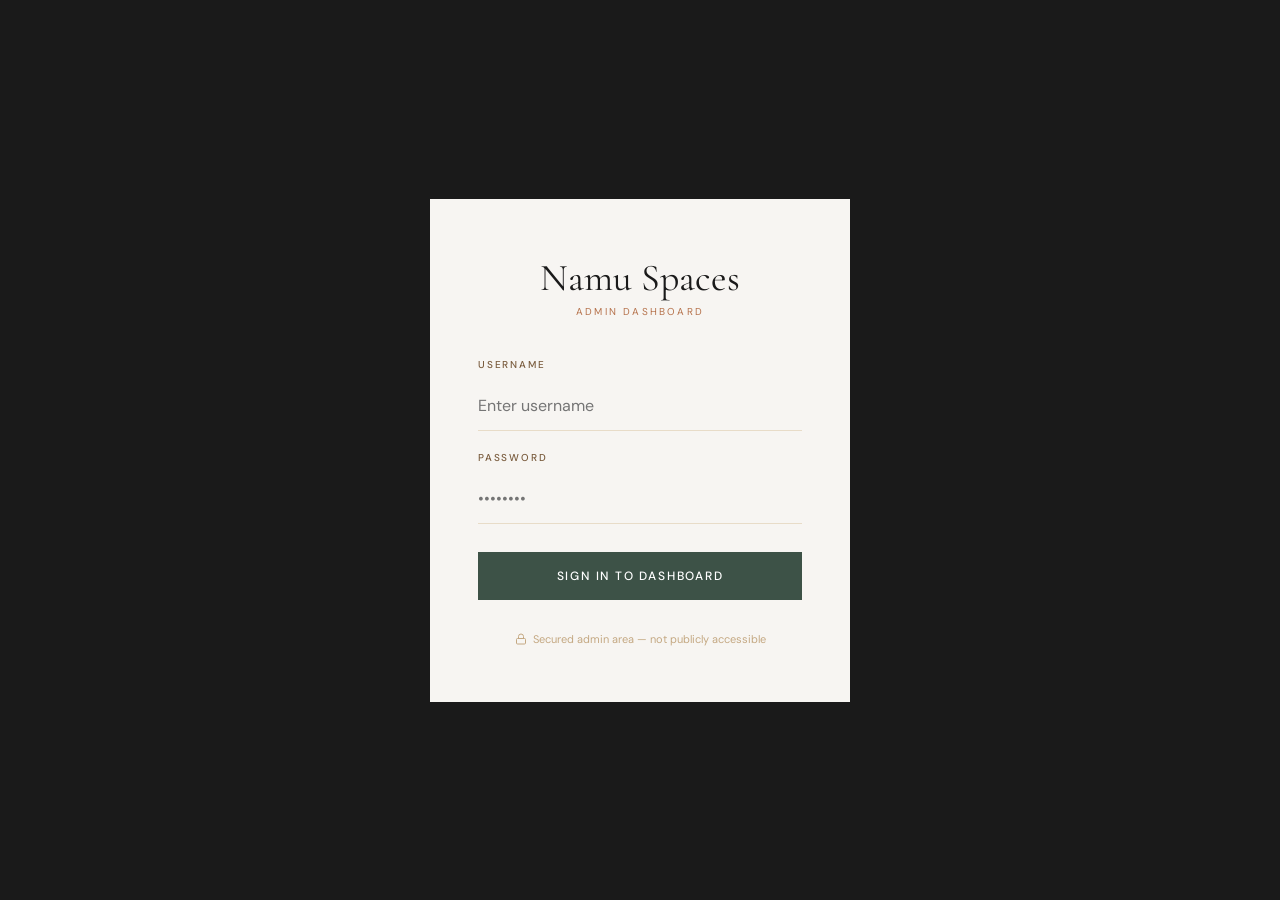
==== admin/index.html @ 56656254 "Add files via upload" ====
<!DOCTYPE html>
<html lang="en">
<head>
  <meta charset="UTF-8">
  <meta name="viewport" content="width=device-width, initial-scale=1.0">
  <meta name="robots" content="noindex, nofollow, noarchive">
  <meta http-equiv="X-UA-Compatible" content="IE=edge">
  <title>Admin Panel — Namu Spaces</title>
  <style>
    /* ── Admin Design System ── */
    @import url('https://fonts.googleapis.com/css2?family=Cormorant+Garamond:wght@400;500&family=DM+Sans:wght@300;400;500;600&display=swap');

    :root {
      --cream:     #F5F0E8;
      --sand:      #E8DCC8;
      --clay:      #C4A882;
      --terracotta:#B5714A;
      --bark:      #7A5C3E;
      --forest:    #3D5247;
      --charcoal:  #2A2A2A;
      --ink:       #1A1A1A;
      --sidebar-w: 260px;
      --top-h:     64px;
    }

    *, *::before, *::after { box-sizing: border-box; margin: 0; padding: 0; }
    html { font-size: 16px; -webkit-font-smoothing: antialiased; }
    body { font-family: 'DM Sans', sans-serif; background: #F7F5F2; color: var(--charcoal); }
    h1,h2,h3,h4 { font-family: 'Cormorant Garamond', serif; font-weight: 400; }
    a { color: inherit; text-decoration: none; }
    button { cursor: pointer; border: none; background: none; font-family: inherit; }
    img { display: block; max-width: 100%; }

    /* ── Login Screen ── */
    #login-screen {
      position: fixed; inset: 0;
      background: var(--ink);
      display: flex; align-items: center; justify-content: center;
      z-index: 9999;
      transition: opacity 0.5s, visibility 0.5s;
    }
    #login-screen.hidden { opacity: 0; visibility: hidden; pointer-events: none; }

    .login-box {
      background: #F7F5F2;
      width: 420px;
      max-width: calc(100vw - 40px);
      padding: 56px 48px;
      text-align: center;
    }

    .login-logo {
      font-family: 'Cormorant Garamond', serif;
      font-size: 38px;
      color: var(--ink);
      margin-bottom: 4px;
    }
    .login-sub {
      font-size: 10px;
      letter-spacing: 0.22em;
      text-transform: uppercase;
      color: var(--terracotta);
      margin-bottom: 40px;
    }

    .login-field {
      margin-bottom: 20px;
      text-align: left;
    }
    .login-field label {
      display: block;
      font-size: 10px;
      letter-spacing: 0.18em;
      text-transform: uppercase;
      color: var(--bark);
      margin-bottom: 10px;
      font-weight: 500;
    }
    .login-field input {
      width: 100%;
      padding: 14px 0;
      border: none;
      border-bottom: 1px solid var(--sand);
      background: transparent;
      font-family: 'DM Sans', sans-serif;
      font-size: 16px;
      color: var(--ink);
      outline: none;
      transition: border-color 0.3s;
    }
    .login-field input:focus { border-bottom-color: var(--terracotta); }

    .login-btn {
      width: 100%;
      padding: 16px;
      background: var(--forest);
      color: white;
      font-family: 'DM Sans', sans-serif;
      font-size: 12px;
      letter-spacing: 0.15em;
      text-transform: uppercase;
      font-weight: 500;
      margin-top: 8px;
      transition: background 0.3s;
    }
    .login-btn:hover { background: var(--bark); }

    .login-error {
      color: #c0392b;
      font-size: 13px;
      margin-top: 16px;
      display: none;
    }
    .login-error.show { display: block; }

    .login-security {
      margin-top: 32px;
      font-size: 11px;
      color: var(--clay);
      display: flex;
      align-items: center;
      justify-content: center;
      gap: 6px;
    }

    /* ── App Shell ── */
    #app { display: none; min-height: 100vh; }
    #app.visible { display: flex; }

    /* ── Sidebar ── */
    .sidebar {
      width: var(--sidebar-w);
      background: var(--ink);
      min-height: 100vh;
      display: flex;
      flex-direction: column;
      position: fixed;
      left: 0; top: 0; bottom: 0;
      z-index: 100;
      transition: transform 0.3s;
    }

    .sidebar-logo {
      padding: 28px 24px;
      border-bottom: 1px solid rgba(255,255,255,0.06);
    }
    .sidebar-logo .brand { font-family: 'Cormorant Garamond', serif; font-size: 24px; color: var(--cream); }
    .sidebar-logo .sub { font-size: 9px; letter-spacing: 0.2em; text-transform: uppercase; color: var(--clay); margin-top: 2px; }

    .sidebar-nav { flex: 1; padding: 20px 0; overflow-y: auto; }

    .nav-section-label {
      font-size: 9px;
      letter-spacing: 0.2em;
      text-transform: uppercase;
      color: rgba(255,255,255,0.25);
      padding: 16px 24px 8px;
    }

    .nav-item {
      display: flex;
      align-items: center;
      gap: 12px;
      padding: 13px 24px;
      color: rgba(255,255,255,0.5);
      font-size: 14px;
      font-weight: 400;
      transition: all 0.2s;
      cursor: pointer;
      border-left: 3px solid transparent;
    }
    .nav-item:hover { color: var(--cream); background: rgba(255,255,255,0.04); }
    .nav-item.active { color: var(--cream); background: rgba(255,255,255,0.06); border-left-color: var(--terracotta); }
    .nav-item svg { flex-shrink: 0; opacity: 0.7; }
    .nav-item.active svg { opacity: 1; }

    .sidebar-footer {
      padding: 20px 24px;
      border-top: 1px solid rgba(255,255,255,0.06);
    }
    .sidebar-user { font-size: 13px; color: rgba(255,255,255,0.5); margin-bottom: 12px; }
    .logout-btn {
      font-size: 12px;
      color: rgba(255,255,255,0.35);
      letter-spacing: 0.08em;
      display: flex;
      align-items: center;
      gap: 8px;
      transition: color 0.2s;
    }
    .logout-btn:hover { color: #e74c3c; }

    /* ── Main Content ── */
    .main-content {
      margin-left: var(--sidebar-w);
      flex: 1;
      display: flex;
      flex-direction: column;
      min-height: 100vh;
    }

    /* ── Top Bar ── */
    .topbar {
      height: var(--top-h);
      background: white;
      border-bottom: 1px solid #EDEBE8;
      display: flex;
      align-items: center;
      justify-content: space-between;
      padding: 0 32px;
      position: sticky;
      top: 0;
      z-index: 50;
    }

    .topbar-title { font-family: 'Cormorant Garamond', serif; font-size: 22px; color: var(--ink); }
    .topbar-right { display: flex; align-items: center; gap: 16px; }

    .view-site-btn {
      display: flex;
      align-items: center;
      gap: 8px;
      padding: 8px 20px;
      background: var(--cream);
      color: var(--bark);
      font-size: 12px;
      letter-spacing: 0.1em;
      text-transform: uppercase;
      font-weight: 500;
      transition: background 0.2s;
    }
    .view-site-btn:hover { background: var(--sand); }

    /* ── Content Area ── */
    .content-area {
      flex: 1;
      padding: 36px 40px;
      max-width: 1200px;
      width: 100%;
    }

    /* ── Panels ── */
    .panel { display: none; }
    .panel.active { display: block; }

    /* ── Dashboard ── */
    .dash-grid {
      display: grid;
      grid-template-columns: repeat(4, 1fr);
      gap: 20px;
      margin-bottom: 40px;
    }

    .dash-card {
      background: white;
      padding: 28px;
      border-top: 3px solid var(--sand);
      transition: border-color 0.3s;
    }
    .dash-card:hover { border-top-color: var(--terracotta); }

    .dash-card-label {
      font-size: 10px;
      letter-spacing: 0.18em;
      text-transform: uppercase;
      color: var(--clay);
      margin-bottom: 12px;
      font-weight: 500;
    }

    .dash-card-value {
      font-family: 'Cormorant Garamond', serif;
      font-size: 42px;
      color: var(--ink);
      line-height: 1;
    }

    .quick-actions {
      background: white;
      padding: 32px;
      margin-bottom: 32px;
    }

    .quick-actions h3 {
      font-size: 16px;
      margin-bottom: 20px;
      color: var(--ink);
    }

    .actions-grid {
      display: grid;
      grid-template-columns: repeat(auto-fill, minmax(180px, 1fr));
      gap: 12px;
    }

    .action-btn {
      display: flex;
      align-items: center;
      gap: 10px;
      padding: 14px 18px;
      background: var(--cream);
      color: var(--charcoal);
      font-size: 13px;
      font-weight: 500;
      transition: all 0.2s;
      border: 1px solid transparent;
    }
    .action-btn:hover { background: var(--terracotta); color: white; }

    /* ── Section Headers ── */
    .section-bar {
      display: flex;
      align-items: center;
      justify-content: space-between;
      margin-bottom: 24px;
    }

    .section-bar h2 {
      font-size: 22px;
      color: var(--ink);
    }

    /* ── Buttons ── */
    .btn-add {
      display: inline-flex;
      align-items: center;
      gap: 8px;
      padding: 10px 22px;
      background: var(--forest);
      color: white;
      font-size: 13px;
      font-weight: 500;
      transition: background 0.2s;
    }
    .btn-add:hover { background: var(--bark); }

    .btn-save {
      padding: 10px 24px;
      background: var(--terracotta);
      color: white;
      font-size: 13px;
      font-weight: 500;
      transition: background 0.2s;
    }
    .btn-save:hover { background: var(--bark); }

    .btn-edit {
      padding: 6px 14px;
      background: var(--cream);
      color: var(--charcoal);
      font-size: 12px;
      border: 1px solid var(--sand);
      transition: all 0.2s;
    }
    .btn-edit:hover { background: var(--forest); color: white; border-color: var(--forest); }

    .btn-delete {
      padding: 6px 14px;
      background: transparent;
      color: #c0392b;
      font-size: 12px;
      border: 1px solid #f0c5c0;
      transition: all 0.2s;
    }
    .btn-delete:hover { background: #c0392b; color: white; border-color: #c0392b; }

    /* ── Table ── */
    .data-table {
      width: 100%;
      background: white;
      border-collapse: collapse;
    }

    .data-table th {
      text-align: left;
      font-size: 10px;
      letter-spacing: 0.15em;
      text-transform: uppercase;
      color: var(--clay);
      padding: 14px 20px;
      border-bottom: 1px solid var(--sand);
      font-weight: 500;
      background: var(--cream);
    }

    .data-table td {
      padding: 16px 20px;
      border-bottom: 1px solid #F0EDE8;
      font-size: 14px;
      vertical-align: middle;
    }

    .data-table tr:last-child td { border-bottom: none; }
    .data-table tr:hover td { background: #FDFAF7; }

    .td-actions { display: flex; gap: 8px; }

    /* ── Forms ── */
    .form-panel {
      background: white;
      padding: 36px;
      margin-top: 24px;
    }

    .form-panel h3 {
      font-size: 20px;
      margin-bottom: 28px;
      padding-bottom: 16px;
      border-bottom: 1px solid var(--sand);
      color: var(--ink);
    }

    .form-grid { display: grid; grid-template-columns: 1fr 1fr; gap: 24px; }
    .form-full { grid-column: span 2; }

    .form-group { display: flex; flex-direction: column; gap: 8px; margin-bottom: 20px; }

    .form-group label {
      font-size: 11px;
      letter-spacing: 0.15em;
      text-transform: uppercase;
      color: var(--bark);
      font-weight: 500;
    }

    .form-group input,
    .form-group select,
    .form-group textarea {
      padding: 12px 16px;
      border: 1px solid var(--sand);
      background: var(--cream);
      font-family: 'DM Sans', sans-serif;
      font-size: 14px;
      color: var(--ink);
      outline: none;
      transition: border-color 0.3s;
    }
    .form-group input:focus,
    .form-group select:focus,
    .form-group textarea:focus { border-color: var(--terracotta); background: white; }

    .form-group textarea { min-height: 100px; resize: vertical; }

    .form-actions { display: flex; gap: 12px; margin-top: 8px; padding-top: 24px; border-top: 1px solid var(--sand); }

    .btn-cancel {
      padding: 10px 24px;
      background: var(--cream);
      color: var(--bark);
      font-size: 13px;
      border: 1px solid var(--sand);
      transition: all 0.2s;
    }
    .btn-cancel:hover { background: var(--sand); }

    /* Image upload */
    .image-upload-area {
      border: 2px dashed var(--sand);
      padding: 32px;
      text-align: center;
      cursor: pointer;
      transition: border-color 0.3s, background 0.3s;
      position: relative;
    }
    .image-upload-area:hover { border-color: var(--terracotta); background: var(--cream); }
    .image-upload-area input { position: absolute; inset: 0; opacity: 0; cursor: pointer; }
    .upload-icon { font-size: 32px; margin-bottom: 8px; }
    .upload-text { font-size: 13px; color: var(--bark); }
    .upload-hint { font-size: 11px; color: var(--clay); margin-top: 4px; }
    .image-preview-wrap { margin-top: 16px; }
    .image-preview-wrap img { max-height: 160px; width: auto; margin: 0 auto; border: 1px solid var(--sand); }

    /* Toggle */
    .toggle-wrap { display: flex; align-items: center; gap: 12px; }
    .toggle {
      width: 44px; height: 24px;
      background: var(--sand);
      border-radius: 12px;
      position: relative;
      cursor: pointer;
      transition: background 0.3s;
    }
    .toggle.on { background: var(--forest); }
    .toggle::after {
      content: '';
      position: absolute;
      top: 3px; left: 3px;
      width: 18px; height: 18px;
      background: white;
      border-radius: 50%;
      transition: transform 0.3s;
    }
    .toggle.on::after { transform: translateX(20px); }
    .toggle-label { font-size: 13px; color: var(--charcoal); }

    /* ── Settings ── */
    .settings-section {
      background: white;
      padding: 32px;
      margin-bottom: 24px;
    }
    .settings-section h3 {
      font-size: 18px;
      margin-bottom: 24px;
      padding-bottom: 16px;
      border-bottom: 1px solid var(--sand);
    }

    /* ── Toast ── */
    .admin-toast {
      position: fixed;
      bottom: 32px; right: 32px;
      background: var(--forest);
      color: white;
      padding: 16px 24px;
      font-size: 14px;
      z-index: 9999;
      transform: translateY(80px);
      opacity: 0;
      transition: all 0.4s;
      display: flex;
      align-items: center;
      gap: 10px;
    }
    .admin-toast.show { transform: translateY(0); opacity: 1; }
    .admin-toast.error { background: #c0392b; }

    /* ── Confirm Dialog ── */
    .confirm-overlay {
      position: fixed; inset: 0;
      background: rgba(0,0,0,0.5);
      z-index: 8000;
      display: flex; align-items: center; justify-content: center;
      opacity: 0; pointer-events: none;
      transition: opacity 0.3s;
      backdrop-filter: blur(4px);
    }
    .confirm-overlay.open { opacity: 1; pointer-events: all; }

    .confirm-box {
      background: white;
      padding: 48px;
      max-width: 440px;
      width: calc(100% - 40px);
      text-align: center;
    }
    .confirm-box h4 { font-size: 22px; margin-bottom: 12px; }
    .confirm-box p { font-size: 14px; color: var(--bark); margin-bottom: 32px; }
    .confirm-actions { display: flex; gap: 12px; justify-content: center; }

    .btn-confirm-delete { padding: 12px 28px; background: #c0392b; color: white; font-size: 13px; }
    .btn-confirm-delete:hover { background: #a93226; }
    .btn-confirm-cancel { padding: 12px 28px; background: var(--cream); color: var(--bark); font-size: 13px; border: 1px solid var(--sand); }

    /* ── Badge ── */
    .badge {
      display: inline-block;
      padding: 3px 10px;
      font-size: 11px;
      font-weight: 500;
      letter-spacing: 0.08em;
      text-transform: uppercase;
    }
    .badge-residential { background: #EAF4EA; color: #2d6a4f; }
    .badge-commercial   { background: #EAF0F4; color: #2d4f6a; }
    .badge-office       { background: #F4EAF0; color: #6a2d5a; }

    /* ── Empty State ── */
    .empty-state {
      background: white;
      padding: 80px 40px;
      text-align: center;
    }
    .empty-icon { font-size: 48px; margin-bottom: 16px; opacity: 0.3; }
    .empty-title { font-size: 20px; margin-bottom: 8px; color: var(--ink); }
    .empty-desc { font-size: 14px; color: var(--bark); }

    /* ── Password Change ── */
    .security-notice {
      background: #FFF8F0;
      border-left: 3px solid var(--terracotta);
      padding: 16px 20px;
      font-size: 13px;
      color: var(--bark);
      margin-bottom: 24px;
    }

    /* ── Responsive ── */
    @media (max-width: 1024px) {
      .dash-grid { grid-template-columns: repeat(2, 1fr); }
      .form-grid { grid-template-columns: 1fr; }
      .form-full { grid-column: span 1; }
    }

    @media (max-width: 768px) {
      .sidebar { transform: translateX(-100%); }
      .sidebar.open { transform: translateX(0); }
      .main-content { margin-left: 0; }
      .content-area { padding: 24px 20px; }
      .topbar { padding: 0 20px; }
      .dash-grid { grid-template-columns: 1fr 1fr; }
    }
  </style>
</head>
<body>

<!-- ── Login Screen ────────────────────────────────────────── -->
<div id="login-screen">
  <div class="login-box">
    <div class="login-logo">Namu Spaces</div>
    <div class="login-sub">Admin Dashboard</div>
    <form id="login-form">
      <div class="login-field">
        <label>Username</label>
        <input type="text" id="login-user" autocomplete="username" placeholder="Enter username" required>
      </div>
      <div class="login-field">
        <label>Password</label>
        <input type="password" id="login-pass" autocomplete="current-password" placeholder="••••••••" required>
      </div>
      <button type="submit" class="login-btn">Sign In to Dashboard</button>
      <div class="login-error" id="login-error">Incorrect credentials. Please try again.</div>
    </form>
    <div class="login-security">
      <svg width="12" height="12" viewBox="0 0 24 24" fill="none" stroke="currentColor" stroke-width="2"><rect x="3" y="11" width="18" height="11" rx="2"/><path d="M7 11V7a5 5 0 0110 0v4"/></svg>
      Secured admin area — not publicly accessible
    </div>
  </div>
</div>

<!-- ── App Shell ───────────────────────────────────────────── -->
<div id="app">

  <!-- Sidebar -->
  <aside class="sidebar" id="sidebar">
    <div class="sidebar-logo">
      <div class="brand">Namu Spaces</div>
      <div class="sub">Content Management</div>
    </div>

    <nav class="sidebar-nav">
      <div class="nav-section-label">Overview</div>
      <div class="nav-item active" data-panel="dashboard">
        <svg width="16" height="16" viewBox="0 0 24 24" fill="none" stroke="currentColor" stroke-width="1.5"><rect x="3" y="3" width="7" height="7"/><rect x="14" y="3" width="7" height="7"/><rect x="14" y="14" width="7" height="7"/><rect x="3" y="14" width="7" height="7"/></svg>
        Dashboard
      </div>

      <div class="nav-section-label">Content</div>
      <div class="nav-item" data-panel="projects">
        <svg width="16" height="16" viewBox="0 0 24 24" fill="none" stroke="currentColor" stroke-width="1.5"><rect x="3" y="3" width="18" height="18" rx="2"/><circle cx="8.5" cy="8.5" r="1.5"/><polyline points="21 15 16 10 5 21"/></svg>
        Projects
      </div>
      <div class="nav-item" data-panel="services">
        <svg width="16" height="16" viewBox="0 0 24 24" fill="none" stroke="currentColor" stroke-width="1.5"><circle cx="12" cy="12" r="10"/><polygon points="16.24 7.76 14.12 14.12 7.76 16.24 9.88 9.88 16.24 7.76"/></svg>
        Services
      </div>
      <div class="nav-item" data-panel="blog">
        <svg width="16" height="16" viewBox="0 0 24 24" fill="none" stroke="currentColor" stroke-width="1.5"><path d="M14 2H6a2 2 0 00-2 2v16a2 2 0 002 2h12a2 2 0 002-2V8z"/><polyline points="14 2 14 8 20 8"/><line x1="16" y1="13" x2="8" y2="13"/><line x1="16" y1="17" x2="8" y2="17"/><polyline points="10 9 9 9 8 9"/></svg>
        Blog Posts
      </div>
      <div class="nav-item" data-panel="testimonials">
        <svg width="16" height="16" viewBox="0 0 24 24" fill="none" stroke="currentColor" stroke-width="1.5"><path d="M21 15a2 2 0 01-2 2H7l-4 4V5a2 2 0 012-2h14a2 2 0 012 2z"/></svg>
        Testimonials
      </div>
      <div class="nav-item" data-panel="team">
        <svg width="16" height="16" viewBox="0 0 24 24" fill="none" stroke="currentColor" stroke-width="1.5"><path d="M17 21v-2a4 4 0 00-4-4H5a4 4 0 00-4 4v2"/><circle cx="9" cy="7" r="4"/><path d="M23 21v-2a4 4 0 00-3-3.87"/><path d="M16 3.13a4 4 0 010 7.75"/></svg>
        Team Members
      </div>

      <div class="nav-section-label">Configuration</div>
      <div class="nav-item" data-panel="settings">
        <svg width="16" height="16" viewBox="0 0 24 24" fill="none" stroke="currentColor" stroke-width="1.5"><circle cx="12" cy="12" r="3"/><path d="M19.4 15a1.65 1.65 0 00.33 1.82l.06.06a2 2 0 010 2.83 2 2 0 01-2.83 0l-.06-.06a1.65 1.65 0 00-1.82-.33 1.65 1.65 0 00-1 1.51V21a2 2 0 01-4 0v-.09A1.65 1.65 0 009 19.4a1.65 1.65 0 00-1.82.33l-.06.06a2 2 0 01-2.83 0 2 2 0 010-2.83l.06-.06A1.65 1.65 0 004.68 15a1.65 1.65 0 00-1.51-1H3a2 2 0 010-4h.09A1.65 1.65 0 004.6 9a1.65 1.65 0 00-.33-1.82l-.06-.06a2 2 0 010-2.83 2 2 0 012.83 0l.06.06A1.65 1.65 0 009 4.68a1.65 1.65 0 001-1.51V3a2 2 0 014 0v.09a1.65 1.65 0 001 1.51 1.65 1.65 0 001.82-.33l.06-.06a2 2 0 012.83 0 2 2 0 010 2.83l-.06.06A1.65 1.65 0 0019.4 9a1.65 1.65 0 001.51 1H21a2 2 0 010 4h-.09a1.65 1.65 0 00-1.51 1z"/></svg>
        Site Settings
      </div>
      <div class="nav-item" data-panel="security">
        <svg width="16" height="16" viewBox="0 0 24 24" fill="none" stroke="currentColor" stroke-width="1.5"><rect x="3" y="11" width="18" height="11" rx="2"/><path d="M7 11V7a5 5 0 0110 0v4"/></svg>
        Security
      </div>
    </nav>

    <div class="sidebar-footer">
      <div class="sidebar-user" id="sidebar-user">Logged in as Admin</div>
      <button class="logout-btn" id="logout-btn">
        <svg width="14" height="14" viewBox="0 0 24 24" fill="none" stroke="currentColor" stroke-width="2"><path d="M9 21H5a2 2 0 01-2-2V5a2 2 0 012-2h4"/><polyline points="16 17 21 12 16 7"/><line x1="21" y1="12" x2="9" y2="12"/></svg>
        Sign Out
      </button>
    </div>
  </aside>

  <!-- Main Content -->
  <div class="main-content">
    <div class="topbar">
      <h1 class="topbar-title" id="topbar-title">Dashboard</h1>
      <div class="topbar-right">
        <a href="../index.html" target="_blank" class="view-site-btn">
          <svg width="14" height="14" viewBox="0 0 24 24" fill="none" stroke="currentColor" stroke-width="2"><path d="M18 13v6a2 2 0 01-2 2H5a2 2 0 01-2-2V8a2 2 0 012-2h6"/><polyline points="15 3 21 3 21 9"/><line x1="10" y1="14" x2="21" y2="3"/></svg>
          View Site
        </a>
      </div>
    </div>

    <div class="content-area">

      <!-- ── Dashboard Panel ── -->
      <div class="panel active" id="panel-dashboard">
        <div class="dash-grid" id="dash-stats"></div>
        <div class="quick-actions">
          <h3>Quick Actions</h3>
          <div class="actions-grid">
            <button class="action-btn" data-panel="projects">+ Add Project</button>
            <button class="action-btn" data-panel="blog">+ Write Blog Post</button>
            <button class="action-btn" data-panel="testimonials">+ Add Testimonial</button>
            <button class="action-btn" data-panel="services">+ Edit Services</button>
            <button class="action-btn" data-panel="settings">⚙ Site Settings</button>
            <button class="action-btn" data-panel="team">👤 Manage Team</button>
          </div>
        </div>
      </div>

      <!-- ── Projects Panel ── -->
      <div class="panel" id="panel-projects">
        <div class="section-bar">
          <h2>Portfolio Projects</h2>
          <button class="btn-add" id="btn-add-project">+ Add Project</button>
        </div>
        <div id="projects-list"></div>
        <div class="form-panel" id="project-form-wrap" style="display:none">
          <h3 id="project-form-title">Add New Project</h3>
          <form id="project-form">
            <div class="form-grid">
              <div class="form-group">
                <label>Project Title *</label>
                <input type="text" name="title" required placeholder="e.g. Kilimani Apartment">
              </div>
              <div class="form-group">
                <label>Category *</label>
                <select name="category" required>
                  <option value="">Select…</option>
                  <option value="residential">Residential</option>
                  <option value="commercial">Commercial</option>
                  <option value="office">Office</option>
                </select>
              </div>
              <div class="form-group form-full">
                <label>Description</label>
                <textarea name="desc" placeholder="Brief description of the project…"></textarea>
              </div>
              <div class="form-group form-full">
                <label>Project Image</label>
                <div class="image-upload-area" id="project-img-area">
                  <input type="file" accept="image/*" id="project-img-input">
                  <div class="upload-icon">🖼</div>
                  <div class="upload-text">Click or drag image here</div>
                  <div class="upload-hint">JPG, PNG, WEBP — Max 5MB</div>
                </div>
                <div class="image-preview-wrap" id="project-img-preview"></div>
              </div>
              <div class="form-group">
                <label>Featured on Homepage</label>
                <div class="toggle-wrap">
                  <div class="toggle" id="project-featured-toggle"></div>
                  <span class="toggle-label" id="project-featured-label">No</span>
                </div>
                <input type="hidden" name="featured" value="false">
              </div>
            </div>
            <div class="form-actions">
              <button type="submit" class="btn-save">Save Project</button>
              <button type="button" class="btn-cancel" id="cancel-project">Cancel</button>
            </div>
          </form>
        </div>
      </div>

      <!-- ── Services Panel ── -->
      <div class="panel" id="panel-services">
        <div class="section-bar">
          <h2>Services</h2>
          <button class="btn-add" id="btn-add-service">+ Add Service</button>
        </div>
        <div id="services-list"></div>
        <div class="form-panel" id="service-form-wrap" style="display:none">
          <h3 id="service-form-title">Edit Service</h3>
          <form id="service-form">
            <div class="form-grid">
              <div class="form-group">
                <label>Service Name *</label>
                <input type="text" name="name" required>
              </div>
              <div class="form-group">
                <label>Price Range *</label>
                <input type="text" name="price" placeholder="e.g. From KES 8,000" required>
              </div>
              <div class="form-group form-full">
                <label>Description *</label>
                <textarea name="desc" required></textarea>
              </div>
              <div class="form-group form-full">
                <label>Features (one per line)</label>
                <textarea name="features" rows="5" placeholder="Feature 1&#10;Feature 2&#10;Feature 3"></textarea>
              </div>
            </div>
            <div class="form-actions">
              <button type="submit" class="btn-save">Save Service</button>
              <button type="button" class="btn-cancel" id="cancel-service">Cancel</button>
            </div>
          </form>
        </div>
      </div>

      <!-- ── Blog Panel ── -->
      <div class="panel" id="panel-blog">
        <div class="section-bar">
          <h2>Blog Posts</h2>
          <button class="btn-add" id="btn-add-blog">+ New Post</button>
        </div>
        <div id="blog-list"></div>
        <div class="form-panel" id="blog-form-wrap" style="display:none">
          <h3 id="blog-form-title">Add Blog Post</h3>
          <form id="blog-form">
            <div class="form-grid">
              <div class="form-group form-full">
                <label>Post Title *</label>
                <input type="text" name="title" required>
              </div>
              <div class="form-group">
                <label>Category *</label>
                <input type="text" name="category" required placeholder="e.g. Tips & Tricks">
              </div>
              <div class="form-group">
                <label>Date</label>
                <input type="text" name="date" placeholder="e.g. March 5, 2025">
              </div>
              <div class="form-group form-full">
                <label>Excerpt / Summary *</label>
                <textarea name="excerpt" required placeholder="Short description of the article…"></textarea>
              </div>
              <div class="form-group form-full">
                <label>Featured Image</label>
                <div class="image-upload-area">
                  <input type="file" accept="image/*" id="blog-img-input">
                  <div class="upload-icon">📸</div>
                  <div class="upload-text">Upload cover image</div>
                  <div class="upload-hint">JPG, PNG, WEBP — Max 5MB</div>
                </div>
                <div class="image-preview-wrap" id="blog-img-preview"></div>
              </div>
            </div>
            <div class="form-actions">
              <button type="submit" class="btn-save">Publish Post</button>
              <button type="button" class="btn-cancel" id="cancel-blog">Cancel</button>
            </div>
          </form>
        </div>
      </div>

      <!-- ── Testimonials Panel ── -->
      <div class="panel" id="panel-testimonials">
        <div class="section-bar">
          <h2>Client Testimonials</h2>
          <button class="btn-add" id="btn-add-testimonial">+ Add Testimonial</button>
        </div>
        <div id="testimonials-list"></div>
        <div class="form-panel" id="testimonial-form-wrap" style="display:none">
          <h3 id="testimonial-form-title">Add Testimonial</h3>
          <form id="testimonial-form">
            <div class="form-grid">
              <div class="form-group">
                <label>Client Name *</label>
                <input type="text" name="author" required placeholder="e.g. Amina K.">
              </div>
              <div class="form-group">
                <label>Location</label>
                <input type="text" name="location" placeholder="e.g. Kilimani, Nairobi">
              </div>
              <div class="form-group">
                <label>Initials (for avatar)</label>
                <input type="text" name="initials" maxlength="2" placeholder="e.g. AK">
              </div>
              <div class="form-group form-full">
                <label>Testimonial Text *</label>
                <textarea name="text" required placeholder="What did the client say about working with Namu Spaces?"></textarea>
              </div>
            </div>
            <div class="form-actions">
              <button type="submit" class="btn-save">Save Testimonial</button>
              <button type="button" class="btn-cancel" id="cancel-testimonial">Cancel</button>
            </div>
          </form>
        </div>
      </div>

      <!-- ── Team Panel ── -->
      <div class="panel" id="panel-team">
        <div class="section-bar">
          <h2>Team Members</h2>
          <button class="btn-add" id="btn-add-team">+ Add Member</button>
        </div>
        <div id="team-list"></div>
        <div class="form-panel" id="team-form-wrap" style="display:none">
          <h3 id="team-form-title">Add Team Member</h3>
          <form id="team-form">
            <div class="form-grid">
              <div class="form-group">
                <label>Full Name *</label>
                <input type="text" name="name" required>
              </div>
              <div class="form-group">
                <label>Role / Title *</label>
                <input type="text" name="role" required placeholder="e.g. Lead Designer">
              </div>
              <div class="form-group">
                <label>Initials</label>
                <input type="text" name="initials" maxlength="2" placeholder="e.g. MW">
              </div>
              <div class="form-group form-full">
                <label>Bio</label>
                <textarea name="bio" placeholder="Short bio…"></textarea>
              </div>
              <div class="form-group form-full">
                <label>Photo</label>
                <div class="image-upload-area">
                  <input type="file" accept="image/*" id="team-img-input">
                  <div class="upload-icon">👤</div>
                  <div class="upload-text">Upload team member photo</div>
                  <div class="upload-hint">Square image recommended</div>
                </div>
                <div class="image-preview-wrap" id="team-img-preview"></div>
              </div>
            </div>
            <div class="form-actions">
              <button type="submit" class="btn-save">Save Member</button>
              <button type="button" class="btn-cancel" id="cancel-team">Cancel</button>
            </div>
          </form>
        </div>
      </div>

      <!-- ── Settings Panel ── -->
      <div class="panel" id="panel-settings">
        <h2 style="margin-bottom:32px">Site Settings</h2>
        <form id="settings-form">
          <div class="settings-section">
            <h3>General Information</h3>
            <div class="form-grid">
              <div class="form-group">
                <label>Studio Name</label>
                <input type="text" name="name">
              </div>
              <div class="form-group">
                <label>Tagline</label>
                <input type="text" name="tagline">
              </div>
              <div class="form-group">
                <label>Email Address</label>
                <input type="email" name="email">
              </div>
              <div class="form-group">
                <label>Phone Number</label>
                <input type="tel" name="phone">
              </div>
              <div class="form-group">
                <label>WhatsApp Number (with country code, no +)</label>
                <input type="text" name="whatsapp" placeholder="254796975533">
              </div>
              <div class="form-group">
                <label>Address</label>
                <input type="text" name="address">
              </div>
            </div>
          </div>

          <div class="settings-section">
            <h3>Hero Section</h3>
            <div class="form-group">
              <label>Hero Headline</label>
              <input type="text" name="heroHeadline">
            </div>
            <div class="form-group">
              <label>Hero Subtitle</label>
              <textarea name="heroSubtitle" rows="2"></textarea>
            </div>
          </div>

          <div class="settings-section">
            <h3>Stats Bar</h3>
            <div class="form-grid">
              <div class="form-group">
                <label>Years of Experience</label>
                <input type="text" name="yearsExperience" placeholder="5+">
              </div>
              <div class="form-group">
                <label>Projects Completed</label>
                <input type="text" name="projectsCompleted" placeholder="80+">
              </div>
              <div class="form-group">
                <label>Happy Clients</label>
                <input type="text" name="happyClients" placeholder="60+">
              </div>
              <div class="form-group">
                <label>Cities Served</label>
                <input type="text" name="citiesServed" placeholder="3">
              </div>
            </div>
          </div>

          <div class="settings-section">
            <h3>Social Media Links</h3>
            <div class="form-grid">
              <div class="form-group">
                <label>Instagram URL</label>
                <input type="url" name="instagram">
              </div>
              <div class="form-group">
                <label>TikTok URL</label>
                <input type="url" name="tiktok">
              </div>
              <div class="form-group">
                <label>Facebook URL</label>
                <input type="url" name="facebook">
              </div>
              <div class="form-group">
                <label>Pinterest URL</label>
                <input type="url" name="pinterest">
              </div>
            </div>
          </div>

          <div style="padding: 0 0 8px">
            <button type="submit" class="btn-save">Save All Settings</button>
          </div>
        </form>
      </div>

      <!-- ── Security Panel ── -->
      <div class="panel" id="panel-security">
        <h2 style="margin-bottom:32px">Security Settings</h2>
        <div class="settings-section">
          <h3>Change Admin Password</h3>
          <div class="security-notice">
            🔒 Admin credentials are stored locally. Change your password regularly for security.
          </div>
          <form id="password-form">
            <div class="form-grid">
              <div class="form-group">
                <label>Current Password *</label>
                <input type="password" name="currentPass" required autocomplete="current-password">
              </div>
              <div style=""></div>
              <div class="form-group">
                <label>New Password *</label>
                <input type="password" name="newPass" required minlength="8" autocomplete="new-password">
              </div>
              <div class="form-group">
                <label>Confirm New Password *</label>
                <input type="password" name="confirmPass" required autocomplete="new-password">
              </div>
            </div>
            <button type="submit" class="btn-save">Update Password</button>
          </form>
        </div>
        <div class="settings-section">
          <h3>Change Admin Username</h3>
          <form id="username-form">
            <div class="form-grid">
              <div class="form-group">
                <label>Current Password (to confirm)</label>
                <input type="password" name="passForUser" required>
              </div>
              <div style=""></div>
              <div class="form-group">
                <label>New Username *</label>
                <input type="text" name="newUsername" required minlength="4">
              </div>
            </div>
            <button type="submit" class="btn-save">Update Username</button>
          </form>
        </div>
        <div class="settings-section">
          <h3>Data Management</h3>
          <p style="font-size:14px;color:var(--bark);margin-bottom:20px">Export or reset site content data.</p>
          <div style="display:flex;gap:12px;flex-wrap:wrap">
            <button class="btn-save" id="export-data-btn">Export Data (JSON)</button>
            <button class="btn-delete" id="reset-data-btn">Reset to Defaults</button>
          </div>
        </div>
      </div>

    </div><!-- end content-area -->
  </div><!-- end main-content -->
</div><!-- end app -->

<!-- ── Confirm Dialog ── -->
<div class="confirm-overlay" id="confirm-overlay">
  <div class="confirm-box">
    <h4 id="confirm-title">Delete Item?</h4>
    <p id="confirm-message">This action cannot be undone.</p>
    <div class="confirm-actions">
      <button class="btn-confirm-delete" id="confirm-yes">Delete</button>
      <button class="btn-confirm-cancel" id="confirm-no">Cancel</button>
    </div>
  </div>
</div>

<!-- ── Admin Toast ── -->
<div class="admin-toast" id="admin-toast"></div>

<script>
'use strict';

/* ── Default credentials (hashed-like with atob for obfuscation) ── */
const DEFAULT_CREDS = {
  user: btoa('namuadmin'),
  pass: btoa('NamuSpaces2024!')
};

/* ── Default Data (same as main.js) ── */
const DEFAULT_DATA = {
  site: {
    name: 'Namu Spaces',
    tagline: 'Functional. Calm. Intentional Spaces.',
    email: 'wabombamedina60@gmail.com',
    phone: '+254 796 975 533',
    whatsapp: '254796975533',
    address: 'Design Studio, Nairobi',
    instagram: 'https://www.instagram.com/namu_spaces?igsh=YzljYTk1ODg3Zg==',
    tiktok: 'https://vm.tiktok.com/ZMHKoCaAnbgMd-tQvB0/',
    facebook: '#',
    pinterest: '#',
    heroHeadline: 'Where Spaces Become Sanctuaries',
    heroSubtitle: 'We design interiors that balance beauty and practicality — spaces that feel calm, intentional, and truly lived in.',
    yearsExperience: '5+',
    projectsCompleted: '80+',
    happyClients: '60+',
    citiesServed: '3',
  },
  services: [
    { id: 1, icon: 'compass', name: 'Interior Design Consultation', desc: 'A comprehensive one-on-one session to understand your style, needs, and vision for your space.', features: ['Initial space assessment', 'Style preference discovery', 'Budget planning guidance', 'Design direction roadmap'], price: 'From KES 8,000' },
    { id: 2, icon: 'grid', name: 'Space Planning & Layout', desc: 'Detailed floor plans and furniture arrangements that maximize functionality and flow.', features: ['Measured floor plans', 'Furniture layout options', 'Traffic flow analysis', 'Functional zoning'], price: 'From KES 15,000' },
    { id: 3, icon: 'image', name: 'Mood Boards & Concepts', desc: 'Curated visual concept boards that translate your vision into a cohesive design direction.', features: ['Material & texture selection', 'Color palette development', 'Furniture sourcing guide', 'Brand mood alignment'], price: 'From KES 10,000' },
    { id: 4, icon: 'box', name: '3D Render Designs', desc: 'Photorealistic 3D visualisations that show how your finished space will look.', features: ['Multiple viewing angles', 'Realistic lighting & textures', 'Material variations', 'Revision rounds included'], price: 'From KES 25,000' },
    { id: 5, icon: 'star', name: 'Interior Styling', desc: 'Final touch styling — art, accessories, plants, and décor placement.', features: ['Décor sourcing & selection', 'Art & accessory curation', 'Plant styling', 'Photography-ready staging'], price: 'From KES 20,000' },
  ],
  projects: [
    { id: 1, title: 'Kilimani Apartment', category: 'residential', desc: 'A serene one-bedroom reimagined with warm neutrals and intentional storage.', image: '', featured: true },
    { id: 2, title: 'Westlands Office', category: 'office', desc: 'A creative agency workspace balancing collaboration zones and quiet corners.', image: '', featured: true },
    { id: 3, title: 'Karen Villa', category: 'residential', desc: 'Earthy tones and natural textures for a family home that breathes.', image: '', featured: false },
    { id: 4, title: 'CBD Showroom', category: 'commercial', desc: 'A retail space designed to showcase products with editorial clarity.', image: '', featured: false },
  ],
  testimonials: [
    { id: 1, text: 'Namu Spaces completely transformed our apartment. The calm we feel when we walk in now is indescribable.', author: 'Amina K.', location: 'Kilimani, Nairobi', initials: 'AK' },
    { id: 2, text: 'Our office had zero personality before. Now our team actually enjoys coming to work. Functional, beautiful and very us.', author: 'Brian M.', location: 'Westlands, Nairobi', initials: 'BM' },
    { id: 3, text: 'Professional, creative, and deeply collaborative. She truly listened and delivered beyond expectations.', author: 'Grace W.', location: 'Karen, Nairobi', initials: 'GW' },
  ],
  blogPosts: [
    { id: 1, title: '5 Ways to Make a Small Nairobi Apartment Feel Larger', category: 'Tips & Tricks', date: 'March 5, 2025', excerpt: 'Living in a compact apartment doesn\'t mean compromising on style. These five design principles will open up your space.', image: '', featured: true },
    { id: 2, title: 'The Rise of Biophilic Design in Kenyan Homes', category: 'Trends', date: 'February 18, 2025', excerpt: 'Incorporating natural elements into interiors isn\'t just a trend — it\'s a lifestyle shift Nairobi\'s design scene is fully embracing.', image: '', featured: false },
  ],
  team: [
    { id: 1, name: 'Medina Wabomba', role: 'Founder & Lead Designer', bio: 'Medina brings a deep sensitivity to space and function, crafting interiors that feel personal, purposeful and profoundly calm.', image: '', initials: 'MW' },
  ],
};

/* ── State ── */
let DATA = {};
let CREDS = { ...DEFAULT_CREDS };
let editingId = null;
let pendingDeleteFn = null;
let pendingImageData = { project: '', blog: '', team: '' };

/* ── Storage ── */
function loadData() {
  try {
    const s = localStorage.getItem('namuSpacesData');
    DATA = s ? { ...DEFAULT_DATA, ...JSON.parse(s) } : JSON.parse(JSON.stringify(DEFAULT_DATA));
  } catch(e) { DATA = JSON.parse(JSON.stringify(DEFAULT_DATA)); }
  const cr = localStorage.getItem('namuAdminCreds');
  if (cr) { try { CREDS = JSON.parse(cr); } catch(e) {} }
}

function saveData() {
  localStorage.setItem('namuSpacesData', JSON.stringify(DATA));
}

function saveCreds() {
  localStorage.setItem('namuAdminCreds', JSON.stringify(CREDS));
}

/* ── Toast ── */
function toast(msg, type = 'success') {
  const el = document.getElementById('admin-toast');
  el.textContent = (type === 'success' ? '✓ ' : '✕ ') + msg;
  el.className = 'admin-toast' + (type === 'error' ? ' error' : '');
  el.classList.add('show');
  setTimeout(() => el.classList.remove('show'), 3500);
}

/* ── Confirm Dialog ── */
function confirmDelete(title, message, onConfirm) {
  document.getElementById('confirm-title').textContent = title;
  document.getElementById('confirm-message').textContent = message;
  pendingDeleteFn = onConfirm;
  document.getElementById('confirm-overlay').classList.add('open');
}

document.getElementById('confirm-yes').addEventListener('click', () => {
  if (pendingDeleteFn) { pendingDeleteFn(); pendingDeleteFn = null; }
  document.getElementById('confirm-overlay').classList.remove('open');
});
document.getElementById('confirm-no').addEventListener('click', () => {
  pendingDeleteFn = null;
  document.getElementById('confirm-overlay').classList.remove('open');
});

/* ── Auth ── */
function checkSession() {
  return sessionStorage.getItem('namuAdminSession') === 'true';
}

document.getElementById('login-form').addEventListener('submit', (e) => {
  e.preventDefault();
  const user = document.getElementById('login-user').value.trim();
  const pass = document.getElementById('login-pass').value;
  const errEl = document.getElementById('login-error');

  if (btoa(user) === CREDS.user && btoa(pass) === CREDS.pass) {
    sessionStorage.setItem('namuAdminSession', 'true');
    sessionStorage.setItem('namuAdminUser', user);
    document.getElementById('login-screen').classList.add('hidden');
    document.getElementById('app').classList.add('visible');
    document.getElementById('sidebar-user').textContent = 'Signed in as ' + user;
    initApp();
  } else {
    errEl.classList.add('show');
    setTimeout(() => errEl.classList.remove('show'), 3000);
  }
});

document.getElementById('logout-btn').addEventListener('click', () => {
  sessionStorage.removeItem('namuAdminSession');
  sessionStorage.removeItem('namuAdminUser');
  document.getElementById('app').classList.remove('visible');
  document.getElementById('login-screen').classList.remove('hidden');
  document.getElementById('login-form').reset();
});

/* ── Navigation ── */
function showPanel(name) {
  document.querySelectorAll('.panel').forEach(p => p.classList.remove('active'));
  document.querySelectorAll('.nav-item').forEach(n => n.classList.remove('active'));
  document.getElementById('panel-' + name).classList.add('active');
  document.querySelector(`[data-panel="${name}"]`).classList.add('active');
  document.getElementById('topbar-title').textContent = {
    dashboard: 'Dashboard', projects: 'Portfolio Projects', services: 'Services',
    blog: 'Blog Posts', testimonials: 'Testimonials', team: 'Team Members',
    settings: 'Site Settings', security: 'Security'
  }[name] || name;
  renderPanel(name);
}

document.querySelectorAll('[data-panel]').forEach(el => {
  el.addEventListener('click', () => showPanel(el.dataset.panel));
});

/* ── Panel Renderers ── */
function renderPanel(name) {
  switch(name) {
    case 'dashboard':   renderDashboard(); break;
    case 'projects':    renderProjects(); break;
    case 'services':    renderServices(); break;
    case 'blog':        renderBlog(); break;
    case 'testimonials':renderTestimonials(); break;
    case 'team':        renderTeam(); break;
    case 'settings':    renderSettings(); break;
  }
}

/* ── Dashboard ── */
function renderDashboard() {
  const dash = document.getElementById('dash-stats');
  const stats = [
    { label: 'Total Projects', value: DATA.projects.length },
    { label: 'Blog Posts', value: DATA.blogPosts.length },
    { label: 'Testimonials', value: DATA.testimonials.length },
    { label: 'Services', value: DATA.services.length },
  ];
  dash.innerHTML = stats.map(s => `
    <div class="dash-card">
      <div class="dash-card-label">${s.label}</div>
      <div class="dash-card-value">${s.value}</div>
    </div>
  `).join('');
}

/* ── Image Upload Helper ── */
function setupImageUpload(inputId, previewId, key) {
  const input = document.getElementById(inputId);
  if (!input) return;
  input.addEventListener('change', (e) => {
    const file = e.target.files[0];
    if (!file) return;
    if (file.size > 5 * 1024 * 1024) { toast('Image must be under 5MB', 'error'); return; }
    const reader = new FileReader();
    reader.onload = (ev) => {
      pendingImageData[key] = ev.target.result;
      const preview = document.getElementById(previewId);
      if (preview) preview.innerHTML = `<img src="${ev.target.result}" alt="Preview">`;
    };
    reader.readAsDataURL(file);
  });
}

/* ── Projects ── */
function renderProjects() {
  const list = document.getElementById('projects-list');
  if (!DATA.projects.length) {
    list.innerHTML = `<div class="empty-state"><div class="empty-icon">🏠</div><h3 class="empty-title">No projects yet</h3><p class="empty-desc">Add your first portfolio project</p></div>`;
    return;
  }
  list.innerHTML = `
    <table class="data-table">
      <thead><tr><th>Title</th><th>Category</th><th>Featured</th><th>Actions</th></tr></thead>
      <tbody>
        ${DATA.projects.map(p => `
          <tr>
            <td><strong>${p.title}</strong></td>
            <td><span class="badge badge-${p.category}">${p.category}</span></td>
            <td>${p.featured ? '✓ Yes' : '—'}</td>
            <td><div class="td-actions">
              <button class="btn-edit" onclick="editProject(${p.id})">Edit</button>
              <button class="btn-delete" onclick="deleteProject(${p.id})">Delete</button>
            </div></td>
          </tr>
        `).join('')}
      </tbody>
    </table>
  `;
}

window.editProject = function(id) {
  editingId = id;
  const p = DATA.projects.find(x => x.id === id);
  if (!p) return;
  const f = document.getElementById('project-form');
  f.querySelector('[name=title]').value = p.title;
  f.querySelector('[name=category]').value = p.category;
  f.querySelector('[name=desc]').value = p.desc;
  f.querySelector('[name=featured]').value = String(p.featured);
  setToggle('project-featured-toggle', 'project-featured-label', p.featured, 'project-form', 'featured');
  pendingImageData.project = p.image || '';
  if (p.image) document.getElementById('project-img-preview').innerHTML = `<img src="${p.image}" alt="Preview">`;
  document.getElementById('project-form-title').textContent = 'Edit Project';
  document.getElementById('project-form-wrap').style.display = 'block';
  document.getElementById('project-form-wrap').scrollIntoView({ behavior: 'smooth' });
};

window.deleteProject = function(id) {
  const p = DATA.projects.find(x => x.id === id);
  confirmDelete('Delete Project?', `"${p.title}" will be permanently deleted.`, () => {
    DATA.projects = DATA.projects.filter(x => x.id !== id);
    saveData(); renderProjects(); toast('Project deleted');
  });
};

document.getElementById('btn-add-project').addEventListener('click', () => {
  editingId = null;
  document.getElementById('project-form').reset();
  document.getElementById('project-img-preview').innerHTML = '';
  pendingImageData.project = '';
  setToggle('project-featured-toggle', 'project-featured-label', false, 'project-form', 'featured');
  document.getElementById('project-form-title').textContent = 'Add New Project';
  document.getElementById('project-form-wrap').style.display = 'block';
  document.getElementById('project-form-wrap').scrollIntoView({ behavior: 'smooth' });
});

document.getElementById('cancel-project').addEventListener('click', () => {
  document.getElementById('project-form-wrap').style.display = 'none';
  editingId = null;
});

document.getElementById('project-form').addEventListener('submit', (e) => {
  e.preventDefault();
  const f = e.target;
  const featured = f.querySelector('[name=featured]').value === 'true';
  if (editingId) {
    const idx = DATA.projects.findIndex(x => x.id === editingId);
    DATA.projects[idx] = { ...DATA.projects[idx], title: f.querySelector('[name=title]').value, category: f.querySelector('[name=category]').value, desc: f.querySelector('[name=desc]').value, featured, image: pendingImageData.project || DATA.projects[idx].image };
  } else {
    const newId = Date.now();
    DATA.projects.push({ id: newId, title: f.querySelector('[name=title]').value, category: f.querySelector('[name=category]').value, desc: f.querySelector('[name=desc]').value, featured, image: pendingImageData.project });
  }
  saveData(); renderProjects();
  document.getElementById('project-form-wrap').style.display = 'none';
  toast(editingId ? 'Project updated!' : 'Project added!');
  editingId = null;
});

/* ── Toggle helper ── */
function setToggle(toggleId, labelId, value, formId, fieldName) {
  const toggle = document.getElementById(toggleId);
  const label  = document.getElementById(labelId);
  const form   = document.getElementById(formId);
  if (!toggle) return;

  const update = (val) => {
    toggle.classList.toggle('on', val);
    if (label) label.textContent = val ? 'Yes' : 'No';
    if (form) {
      const inp = form.querySelector(`[name="${fieldName}"]`);
      if (inp) inp.value = String(val);
    }
  };
  update(value);
  toggle._handler && toggle.removeEventListener('click', toggle._handler);
  toggle._handler = () => update(!toggle.classList.contains('on'));
  toggle.addEventListener('click', toggle._handler);
}

/* ── Services ── */
function renderServices() {
  const list = document.getElementById('services-list');
  if (!DATA.services.length) {
    list.innerHTML = `<div class="empty-state"><div class="empty-icon">⚙</div><h3 class="empty-title">No services</h3></div>`;
    return;
  }
  list.innerHTML = `
    <table class="data-table">
      <thead><tr><th>Service Name</th><th>Price</th><th>Actions</th></tr></thead>
      <tbody>
        ${DATA.services.map(s => `
          <tr>
            <td><strong>${s.name}</strong></td>
            <td>${s.price}</td>
            <td><div class="td-actions">
              <button class="btn-edit" onclick="editService(${s.id})">Edit</button>
              <button class="btn-delete" onclick="deleteService(${s.id})">Delete</button>
            </div></td>
          </tr>
        `).join('')}
      </tbody>
    </table>
  `;
}

window.editService = function(id) {
  editingId = id;
  const s = DATA.services.find(x => x.id === id);
  if (!s) return;
  const f = document.getElementById('service-form');
  f.querySelector('[name=name]').value = s.name;
  f.querySelector('[name=price]').value = s.price;
  f.querySelector('[name=desc]').value = s.desc;
  f.querySelector('[name=features]').value = s.features.join('\n');
  document.getElementById('service-form-title').textContent = 'Edit Service';
  document.getElementById('service-form-wrap').style.display = 'block';
  document.getElementById('service-form-wrap').scrollIntoView({ behavior: 'smooth' });
};

window.deleteService = function(id) {
  const s = DATA.services.find(x => x.id === id);
  confirmDelete('Delete Service?', `"${s.name}" will be permanently deleted.`, () => {
    DATA.services = DATA.services.filter(x => x.id !== id);
    saveData(); renderServices(); toast('Service deleted');
  });
};

document.getElementById('btn-add-service').addEventListener('click', () => {
  editingId = null;
  document.getElementById('service-form').reset();
  document.getElementById('service-form-title').textContent = 'Add New Service';
  document.getElementById('service-form-wrap').style.display = 'block';
  document.getElementById('service-form-wrap').scrollIntoView({ behavior: 'smooth' });
});

document.getElementById('cancel-service').addEventListener('click', () => {
  document.getElementById('service-form-wrap').style.display = 'none';
  editingId = null;
});

document.getElementById('service-form').addEventListener('submit', (e) => {
  e.preventDefault();
  const f = e.target;
  const features = f.querySelector('[name=features]').value.split('\n').map(x => x.trim()).filter(Boolean);
  if (editingId) {
    const idx = DATA.services.findIndex(x => x.id === editingId);
    DATA.services[idx] = { ...DATA.services[idx], name: f.querySelector('[name=name]').value, price: f.querySelector('[name=price]').value, desc: f.querySelector('[name=desc]').value, features };
  } else {
    DATA.services.push({ id: Date.now(), icon: 'star', name: f.querySelector('[name=name]').value, price: f.querySelector('[name=price]').value, desc: f.querySelector('[name=desc]').value, features });
  }
  saveData(); renderServices();
  document.getElementById('service-form-wrap').style.display = 'none';
  toast(editingId ? 'Service updated!' : 'Service added!');
  editingId = null;
});

/* ── Blog ── */
function renderBlog() {
  const list = document.getElementById('blog-list');
  if (!DATA.blogPosts.length) {
    list.innerHTML = `<div class="empty-state"><div class="empty-icon">📝</div><h3 class="empty-title">No posts yet</h3><p class="empty-desc">Write your first blog post</p></div>`;
    return;
  }
  list.innerHTML = `
    <table class="data-table">
      <thead><tr><th>Title</th><th>Category</th><th>Date</th><th>Actions</th></tr></thead>
      <tbody>
        ${DATA.blogPosts.map(p => `
          <tr>
            <td><strong>${p.title}</strong></td>
            <td>${p.category}</td>
            <td>${p.date}</td>
            <td><div class="td-actions">
              <button class="btn-edit" onclick="editBlog(${p.id})">Edit</button>
              <button class="btn-delete" onclick="deleteBlog(${p.id})">Delete</button>
            </div></td>
          </tr>
        `).join('')}
      </tbody>
    </table>
  `;
}

window.editBlog = function(id) {
  editingId = id;
  const p = DATA.blogPosts.find(x => x.id === id);
  if (!p) return;
  const f = document.getElementById('blog-form');
  f.querySelector('[name=title]').value = p.title;
  f.querySelector('[name=category]').value = p.category;
  f.querySelector('[name=date]').value = p.date;
  f.querySelector('[name=excerpt]').value = p.excerpt;
  pendingImageData.blog = p.image || '';
  if (p.image) document.getElementById('blog-img-preview').innerHTML = `<img src="${p.image}" alt="Preview">`;
  document.getElementById('blog-form-title').textContent = 'Edit Blog Post';
  document.getElementById('blog-form-wrap').style.display = 'block';
  document.getElementById('blog-form-wrap').scrollIntoView({ behavior: 'smooth' });
};

window.deleteBlog = function(id) {
  const p = DATA.blogPosts.find(x => x.id === id);
  confirmDelete('Delete Post?', `"${p.title}" will be permanently deleted.`, () => {
    DATA.blogPosts = DATA.blogPosts.filter(x => x.id !== id);
    saveData(); renderBlog(); toast('Post deleted');
  });
};

document.getElementById('btn-add-blog').addEventListener('click', () => {
  editingId = null;
  document.getElementById('blog-form').reset();
  document.getElementById('blog-img-preview').innerHTML = '';
  pendingImageData.blog = '';
  document.getElementById('blog-form-title').textContent = 'New Blog Post';
  document.getElementById('blog-form-wrap').style.display = 'block';
  document.getElementById('blog-form-wrap').scrollIntoView({ behavior: 'smooth' });
});

document.getElementById('cancel-blog').addEventListener('click', () => {
  document.getElementById('blog-form-wrap').style.display = 'none';
  editingId = null;
});

document.getElementById('blog-form').addEventListener('submit', (e) => {
  e.preventDefault();
  const f = e.target;
  const today = new Date().toLocaleDateString('en-US', { year: 'numeric', month: 'long', day: 'numeric' });
  const postData = {
    title: f.querySelector('[name=title]').value,
    category: f.querySelector('[name=category]').value,
    date: f.querySelector('[name=date]').value || today,
    excerpt: f.querySelector('[name=excerpt]').value,
    image: pendingImageData.blog,
    featured: false,
  };
  if (editingId) {
    const idx = DATA.blogPosts.findIndex(x => x.id === editingId);
    DATA.blogPosts[idx] = { ...DATA.blogPosts[idx], ...postData };
  } else {
    DATA.blogPosts.push({ id: Date.now(), ...postData });
  }
  saveData(); renderBlog();
  document.getElementById('blog-form-wrap').style.display = 'none';
  toast(editingId ? 'Post updated!' : 'Post published!');
  editingId = null;
});

/* ── Testimonials ── */
function renderTestimonials() {
  const list = document.getElementById('testimonials-list');
  if (!DATA.testimonials.length) {
    list.innerHTML = `<div class="empty-state"><div class="empty-icon">💬</div><h3 class="empty-title">No testimonials yet</h3></div>`;
    return;
  }
  list.innerHTML = `
    <table class="data-table">
      <thead><tr><th>Client</th><th>Location</th><th>Excerpt</th><th>Actions</th></tr></thead>
      <tbody>
        ${DATA.testimonials.map(t => `
          <tr>
            <td><strong>${t.author}</strong></td>
            <td>${t.location || '—'}</td>
            <td style="max-width:300px;overflow:hidden;text-overflow:ellipsis;white-space:nowrap">${t.text}</td>
            <td><div class="td-actions">
              <button class="btn-edit" onclick="editTestimonial(${t.id})">Edit</button>
              <button class="btn-delete" onclick="deleteTestimonial(${t.id})">Delete</button>
            </div></td>
          </tr>
        `).join('')}
      </tbody>
    </table>
  `;
}

window.editTestimonial = function(id) {
  editingId = id;
  const t = DATA.testimonials.find(x => x.id === id);
  if (!t) return;
  const f = document.getElementById('testimonial-form');
  f.querySelector('[name=author]').value = t.author;
  f.querySelector('[name=location]').value = t.location;
  f.querySelector('[name=initials]').value = t.initials;
  f.querySelector('[name=text]').value = t.text;
  document.getElementById('testimonial-form-title').textContent = 'Edit Testimonial';
  document.getElementById('testimonial-form-wrap').style.display = 'block';
  document.getElementById('testimonial-form-wrap').scrollIntoView({ behavior: 'smooth' });
};

window.deleteTestimonial = function(id) {
  const t = DATA.testimonials.find(x => x.id === id);
  confirmDelete('Delete Testimonial?', `Review from "${t.author}" will be deleted.`, () => {
    DATA.testimonials = DATA.testimonials.filter(x => x.id !== id);
    saveData(); renderTestimonials(); toast('Testimonial deleted');
  });
};

document.getElementById('btn-add-testimonial').addEventListener('click', () => {
  editingId = null;
  document.getElementById('testimonial-form').reset();
  document.getElementById('testimonial-form-title').textContent = 'Add Testimonial';
  document.getElementById('testimonial-form-wrap').style.display = 'block';
  document.getElementById('testimonial-form-wrap').scrollIntoView({ behavior: 'smooth' });
});

document.getElementById('cancel-testimonial').addEventListener('click', () => {
  document.getElementById('testimonial-form-wrap').style.display = 'none';
  editingId = null;
});

document.getElementById('testimonial-form').addEventListener('submit', (e) => {
  e.preventDefault();
  const f = e.target;
  const td = { author: f.querySelector('[name=author]').value, location: f.querySelector('[name=location]').value, initials: f.querySelector('[name=initials]').value || f.querySelector('[name=author]').value.slice(0,2).toUpperCase(), text: f.querySelector('[name=text]').value };
  if (editingId) {
    const idx = DATA.testimonials.findIndex(x => x.id === editingId);
    DATA.testimonials[idx] = { ...DATA.testimonials[idx], ...td };
  } else {
    DATA.testimonials.push({ id: Date.now(), ...td });
  }
  saveData(); renderTestimonials();
  document.getElementById('testimonial-form-wrap').style.display = 'none';
  toast(editingId ? 'Testimonial updated!' : 'Testimonial added!');
  editingId = null;
});

/* ── Team ── */
function renderTeam() {
  const list = document.getElementById('team-list');
  if (!DATA.team.length) {
    list.innerHTML = `<div class="empty-state"><div class="empty-icon">👥</div><h3 class="empty-title">No team members</h3></div>`;
    return;
  }
  list.innerHTML = `
    <table class="data-table">
      <thead><tr><th>Name</th><th>Role</th><th>Actions</th></tr></thead>
      <tbody>
        ${DATA.team.map(m => `
          <tr>
            <td><strong>${m.name}</strong></td>
            <td>${m.role}</td>
            <td><div class="td-actions">
              <button class="btn-edit" onclick="editTeam(${m.id})">Edit</button>
              <button class="btn-delete" onclick="deleteTeam(${m.id})">Delete</button>
            </div></td>
          </tr>
        `).join('')}
      </tbody>
    </table>
  `;
}

window.editTeam = function(id) {
  editingId = id;
  const m = DATA.team.find(x => x.id === id);
  if (!m) return;
  const f = document.getElementById('team-form');
  f.querySelector('[name=name]').value = m.name;
  f.querySelector('[name=role]').value = m.role;
  f.querySelector('[name=initials]').value = m.initials;
  f.querySelector('[name=bio]').value = m.bio;
  pendingImageData.team = m.image || '';
  if (m.image) document.getElementById('team-img-preview').innerHTML = `<img src="${m.image}" alt="Preview">`;
  document.getElementById('team-form-title').textContent = 'Edit Team Member';
  document.getElementById('team-form-wrap').style.display = 'block';
  document.getElementById('team-form-wrap').scrollIntoView({ behavior: 'smooth' });
};

window.deleteTeam = function(id) {
  const m = DATA.team.find(x => x.id === id);
  confirmDelete('Remove Team Member?', `"${m.name}" will be removed from the team page.`, () => {
    DATA.team = DATA.team.filter(x => x.id !== id);
    saveData(); renderTeam(); toast('Team member removed');
  });
};

document.getElementById('btn-add-team').addEventListener('click', () => {
  editingId = null;
  document.getElementById('team-form').reset();
  document.getElementById('team-img-preview').innerHTML = '';
  pendingImageData.team = '';
  document.getElementById('team-form-title').textContent = 'Add Team Member';
  document.getElementById('team-form-wrap').style.display = 'block';
  document.getElementById('team-form-wrap').scrollIntoView({ behavior: 'smooth' });
});

document.getElementById('cancel-team').addEventListener('click', () => {
  document.getElementById('team-form-wrap').style.display = 'none';
  editingId = null;
});

document.getElementById('team-form').addEventListener('submit', (e) => {
  e.preventDefault();
  const f = e.target;
  const name = f.querySelector('[name=name]').value;
  const md = { name, role: f.querySelector('[name=role]').value, initials: f.querySelector('[name=initials]').value || name.split(' ').map(x=>x[0]).join('').toUpperCase(), bio: f.querySelector('[name=bio]').value, image: pendingImageData.team };
  if (editingId) {
    const idx = DATA.team.findIndex(x => x.id === editingId);
    DATA.team[idx] = { ...DATA.team[idx], ...md };
  } else {
    DATA.team.push({ id: Date.now(), ...md });
  }
  saveData(); renderTeam();
  document.getElementById('team-form-wrap').style.display = 'none';
  toast(editingId ? 'Team member updated!' : 'Team member added!');
  editingId = null;
});

/* ── Settings ── */
function renderSettings() {
  const f = document.getElementById('settings-form');
  const d = DATA.site;
  Object.keys(d).forEach(key => {
    const el = f.querySelector(`[name="${key}"]`);
    if (el) el.value = d[key] || '';
  });
}

document.getElementById('settings-form').addEventListener('submit', (e) => {
  e.preventDefault();
  const f = e.target;
  const formData = new FormData(f);
  formData.forEach((val, key) => { if (key in DATA.site) DATA.site[key] = val; });
  saveData(); toast('Settings saved successfully!');
});

/* ── Security ── */
document.getElementById('password-form').addEventListener('submit', (e) => {
  e.preventDefault();
  const f = e.target;
  const curr = f.querySelector('[name=currentPass]').value;
  const newP = f.querySelector('[name=newPass]').value;
  const conf = f.querySelector('[name=confirmPass]').value;
  if (btoa(curr) !== CREDS.pass) { toast('Current password is incorrect', 'error'); return; }
  if (newP !== conf) { toast('New passwords do not match', 'error'); return; }
  if (newP.length < 8) { toast('Password must be at least 8 characters', 'error'); return; }
  CREDS.pass = btoa(newP);
  saveCreds(); f.reset(); toast('Password updated successfully!');
});

document.getElementById('username-form').addEventListener('submit', (e) => {
  e.preventDefault();
  const f = e.target;
  const pass = f.querySelector('[name=passForUser]').value;
  const newU = f.querySelector('[name=newUsername]').value;
  if (btoa(pass) !== CREDS.pass) { toast('Incorrect password', 'error'); return; }
  CREDS.user = btoa(newU);
  saveCreds(); f.reset();
  document.getElementById('sidebar-user').textContent = 'Signed in as ' + newU;
  toast('Username updated successfully!');
});

document.getElementById('export-data-btn').addEventListener('click', () => {
  const blob = new Blob([JSON.stringify(DATA, null, 2)], { type: 'application/json' });
  const a = document.createElement('a');
  a.href = URL.createObjectURL(blob);
  a.download = 'namu-spaces-data.json';
  a.click();
  toast('Data exported!');
});

document.getElementById('reset-data-btn').addEventListener('click', () => {
  confirmDelete('Reset All Data?', 'This will restore all content to defaults. This cannot be undone.', () => {
    DATA = JSON.parse(JSON.stringify(DEFAULT_DATA));
    saveData(); renderPanel('settings'); toast('Data reset to defaults');
  });
});

/* ── Init ── */
function initApp() {
  setupImageUpload('project-img-input', 'project-img-preview', 'project');
  setupImageUpload('blog-img-input', 'blog-img-preview', 'blog');
  setupImageUpload('team-img-input', 'team-img-preview', 'team');
  setToggle('project-featured-toggle', 'project-featured-label', false, 'project-form', 'featured');
  renderDashboard();
}

/* ── Boot ── */
loadData();
if (checkSession()) {
  document.getElementById('login-screen').classList.add('hidden');
  document.getElementById('app').classList.add('visible');
  const user = sessionStorage.getItem('namuAdminUser') || 'Admin';
  document.getElementById('sidebar-user').textContent = 'Signed in as ' + user;
  initApp();
}
</script>
</body>
</html>
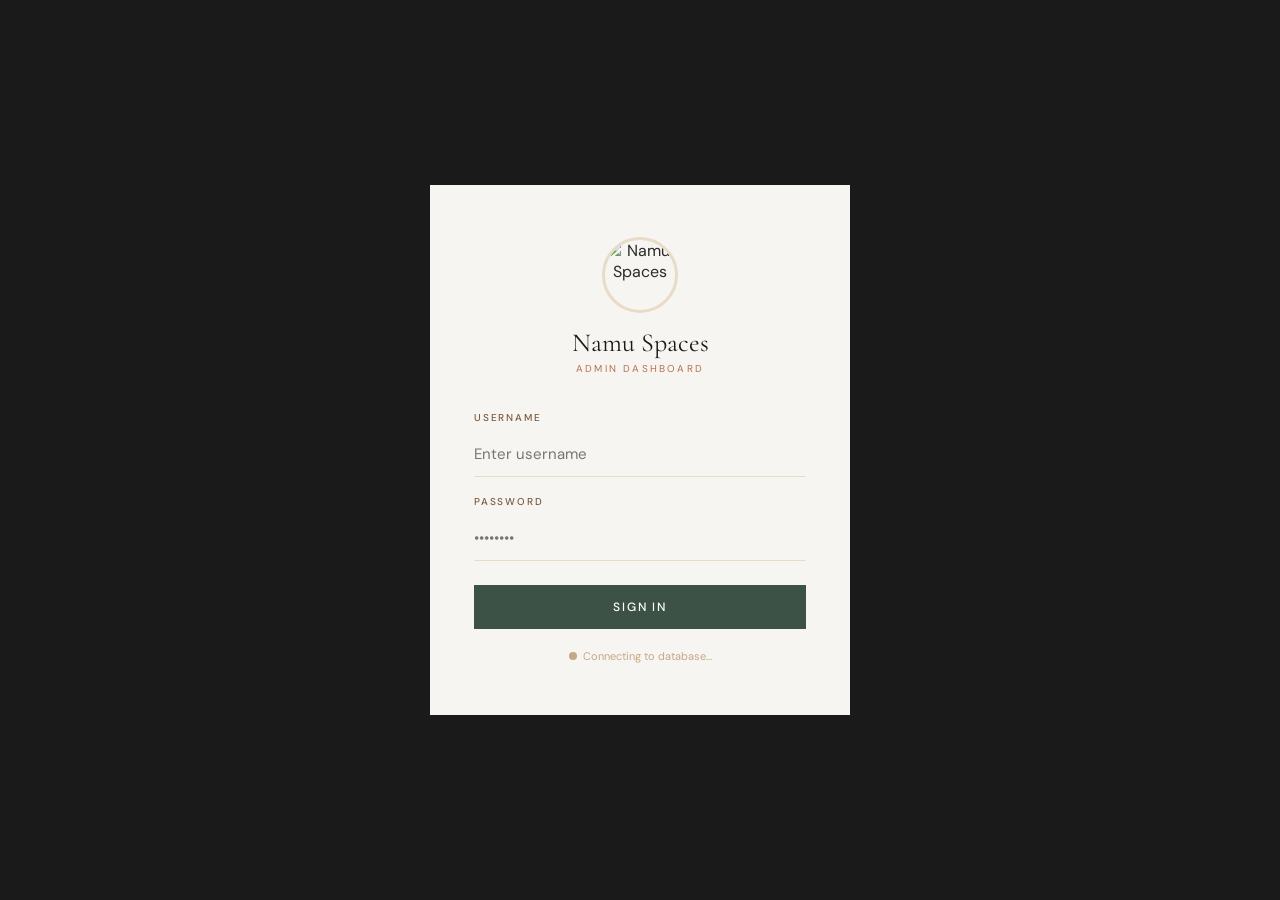
==== commit 42bcf333: "Update print statement from 'Hello' to 'Goodbye'" ====
--- a/admin/index.html
+++ b/admin/index.html
@@ -4,610 +4,231 @@
   <meta charset="UTF-8">
   <meta name="viewport" content="width=device-width, initial-scale=1.0">
   <meta name="robots" content="noindex, nofollow, noarchive">
-  <meta http-equiv="X-UA-Compatible" content="IE=edge">
-  <title>Admin Panel — Namu Spaces</title>
+  <title>Admin — Namu Spaces</title>
   <style>
-    /* ── Admin Design System ── */
     @import url('https://fonts.googleapis.com/css2?family=Cormorant+Garamond:wght@400;500&family=DM+Sans:wght@300;400;500;600&display=swap');
-
     :root {
-      --cream:     #F5F0E8;
-      --sand:      #E8DCC8;
-      --clay:      #C4A882;
-      --terracotta:#B5714A;
-      --bark:      #7A5C3E;
-      --forest:    #3D5247;
-      --charcoal:  #2A2A2A;
-      --ink:       #1A1A1A;
-      --sidebar-w: 260px;
-      --top-h:     64px;
+      --cream:#F5F0E8; --sand:#E8DCC8; --clay:#C4A882; --terracotta:#B5714A;
+      --bark:#7A5C3E; --forest:#3D5247; --charcoal:#2A2A2A; --ink:#1A1A1A;
+      --sidebar-w:260px; --top-h:64px;
     }
-
-    *, *::before, *::after { box-sizing: border-box; margin: 0; padding: 0; }
-    html { font-size: 16px; -webkit-font-smoothing: antialiased; }
-    body { font-family: 'DM Sans', sans-serif; background: #F7F5F2; color: var(--charcoal); }
-    h1,h2,h3,h4 { font-family: 'Cormorant Garamond', serif; font-weight: 400; }
-    a { color: inherit; text-decoration: none; }
-    button { cursor: pointer; border: none; background: none; font-family: inherit; }
-    img { display: block; max-width: 100%; }
-
-    /* ── Login Screen ── */
-    #login-screen {
-      position: fixed; inset: 0;
-      background: var(--ink);
-      display: flex; align-items: center; justify-content: center;
-      z-index: 9999;
-      transition: opacity 0.5s, visibility 0.5s;
-    }
-    #login-screen.hidden { opacity: 0; visibility: hidden; pointer-events: none; }
-
-    .login-box {
-      background: #F7F5F2;
-      width: 420px;
-      max-width: calc(100vw - 40px);
-      padding: 56px 48px;
-      text-align: center;
-    }
-
-    .login-logo {
-      font-family: 'Cormorant Garamond', serif;
-      font-size: 38px;
-      color: var(--ink);
-      margin-bottom: 4px;
-    }
-    .login-sub {
-      font-size: 10px;
-      letter-spacing: 0.22em;
-      text-transform: uppercase;
-      color: var(--terracotta);
-      margin-bottom: 40px;
-    }
-
-    .login-field {
-      margin-bottom: 20px;
-      text-align: left;
-    }
-    .login-field label {
-      display: block;
-      font-size: 10px;
-      letter-spacing: 0.18em;
-      text-transform: uppercase;
-      color: var(--bark);
-      margin-bottom: 10px;
-      font-weight: 500;
-    }
-    .login-field input {
-      width: 100%;
-      padding: 14px 0;
-      border: none;
-      border-bottom: 1px solid var(--sand);
-      background: transparent;
-      font-family: 'DM Sans', sans-serif;
-      font-size: 16px;
-      color: var(--ink);
-      outline: none;
-      transition: border-color 0.3s;
-    }
-    .login-field input:focus { border-bottom-color: var(--terracotta); }
-
-    .login-btn {
-      width: 100%;
-      padding: 16px;
-      background: var(--forest);
-      color: white;
-      font-family: 'DM Sans', sans-serif;
-      font-size: 12px;
-      letter-spacing: 0.15em;
-      text-transform: uppercase;
-      font-weight: 500;
-      margin-top: 8px;
-      transition: background 0.3s;
-    }
-    .login-btn:hover { background: var(--bark); }
-
-    .login-error {
-      color: #c0392b;
-      font-size: 13px;
-      margin-top: 16px;
-      display: none;
-    }
-    .login-error.show { display: block; }
-
-    .login-security {
-      margin-top: 32px;
-      font-size: 11px;
-      color: var(--clay);
-      display: flex;
-      align-items: center;
-      justify-content: center;
-      gap: 6px;
-    }
-
-    /* ── App Shell ── */
-    #app { display: none; min-height: 100vh; }
-    #app.visible { display: flex; }
+    *,*::before,*::after{box-sizing:border-box;margin:0;padding:0}
+    html{font-size:16px;-webkit-font-smoothing:antialiased}
+    body{font-family:'DM Sans',sans-serif;background:#F7F5F2;color:var(--charcoal)}
+    h1,h2,h3,h4{font-family:'Cormorant Garamond',serif;font-weight:400}
+    a{color:inherit;text-decoration:none} button{cursor:pointer;border:none;background:none;font-family:inherit} img{display:block;max-width:100%}
+
+    /* ── Login ── */
+    #login-screen{position:fixed;inset:0;background:var(--ink);display:flex;align-items:center;justify-content:center;z-index:9999;transition:opacity .5s,visibility .5s}
+    #login-screen.hidden{opacity:0;visibility:hidden;pointer-events:none}
+    .login-box{background:#F7F5F2;width:420px;max-width:calc(100vw - 40px);padding:52px 44px;text-align:center}
+    .login-logo{display:flex;flex-direction:column;align-items:center;margin-bottom:4px}
+    .login-logo img{width:76px;height:76px;object-fit:cover;border-radius:50%;border:3px solid var(--sand);margin-bottom:14px}
+    .login-logo-name{font-family:'Cormorant Garamond',serif;font-size:26px;color:var(--ink)}
+    .login-sub{font-size:10px;letter-spacing:.22em;text-transform:uppercase;color:var(--terracotta);margin-bottom:36px}
+    .login-field{margin-bottom:18px;text-align:left}
+    .login-field label{display:block;font-size:10px;letter-spacing:.18em;text-transform:uppercase;color:var(--bark);margin-bottom:8px;font-weight:500}
+    .login-field input{width:100%;padding:12px 0;border:none;border-bottom:1px solid var(--sand);background:transparent;font-family:'DM Sans',sans-serif;font-size:15px;color:var(--ink);outline:none;transition:border-color .3s}
+    .login-field input:focus{border-bottom-color:var(--terracotta)}
+    .login-btn{width:100%;padding:14px;background:var(--forest);color:white;font-family:'DM Sans',sans-serif;font-size:12px;letter-spacing:.15em;text-transform:uppercase;font-weight:500;margin-top:6px;transition:background .3s}
+    .login-btn:hover{background:var(--bark)}
+    .login-error{color:#c0392b;font-size:13px;margin-top:14px;display:none}
+    .login-error.show{display:block}
+    .login-security{margin-top:28px;font-size:11px;color:var(--clay);display:flex;align-items:center;justify-content:center;gap:6px}
+    .db-status-dot{width:8px;height:8px;border-radius:50%;background:#ccc;display:inline-block;flex-shrink:0;transition:background .4s}
+    .db-status-dot.ready{background:#27ae60} .db-status-dot.error{background:#e74c3c} .db-status-dot.loading{background:var(--clay)}
+
+    /* ── App ── */
+    #app{display:none;min-height:100vh}
+    #app.visible{display:flex}
 
     /* ── Sidebar ── */
-    .sidebar {
-      width: var(--sidebar-w);
-      background: var(--ink);
-      min-height: 100vh;
-      display: flex;
-      flex-direction: column;
-      position: fixed;
-      left: 0; top: 0; bottom: 0;
-      z-index: 100;
-      transition: transform 0.3s;
-    }
-
-    .sidebar-logo {
-      padding: 28px 24px;
-      border-bottom: 1px solid rgba(255,255,255,0.06);
-    }
-    .sidebar-logo .brand { font-family: 'Cormorant Garamond', serif; font-size: 24px; color: var(--cream); }
-    .sidebar-logo .sub { font-size: 9px; letter-spacing: 0.2em; text-transform: uppercase; color: var(--clay); margin-top: 2px; }
-
-    .sidebar-nav { flex: 1; padding: 20px 0; overflow-y: auto; }
-
-    .nav-section-label {
-      font-size: 9px;
-      letter-spacing: 0.2em;
-      text-transform: uppercase;
-      color: rgba(255,255,255,0.25);
-      padding: 16px 24px 8px;
-    }
-
-    .nav-item {
-      display: flex;
-      align-items: center;
-      gap: 12px;
-      padding: 13px 24px;
-      color: rgba(255,255,255,0.5);
-      font-size: 14px;
-      font-weight: 400;
-      transition: all 0.2s;
-      cursor: pointer;
-      border-left: 3px solid transparent;
-    }
-    .nav-item:hover { color: var(--cream); background: rgba(255,255,255,0.04); }
-    .nav-item.active { color: var(--cream); background: rgba(255,255,255,0.06); border-left-color: var(--terracotta); }
-    .nav-item svg { flex-shrink: 0; opacity: 0.7; }
-    .nav-item.active svg { opacity: 1; }
-
-    .sidebar-footer {
-      padding: 20px 24px;
-      border-top: 1px solid rgba(255,255,255,0.06);
-    }
-    .sidebar-user { font-size: 13px; color: rgba(255,255,255,0.5); margin-bottom: 12px; }
-    .logout-btn {
-      font-size: 12px;
-      color: rgba(255,255,255,0.35);
-      letter-spacing: 0.08em;
-      display: flex;
-      align-items: center;
-      gap: 8px;
-      transition: color 0.2s;
-    }
-    .logout-btn:hover { color: #e74c3c; }
-
-    /* ── Main Content ── */
-    .main-content {
-      margin-left: var(--sidebar-w);
-      flex: 1;
-      display: flex;
-      flex-direction: column;
-      min-height: 100vh;
-    }
-
-    /* ── Top Bar ── */
-    .topbar {
-      height: var(--top-h);
-      background: white;
-      border-bottom: 1px solid #EDEBE8;
-      display: flex;
-      align-items: center;
-      justify-content: space-between;
-      padding: 0 32px;
-      position: sticky;
-      top: 0;
-      z-index: 50;
-    }
-
-    .topbar-title { font-family: 'Cormorant Garamond', serif; font-size: 22px; color: var(--ink); }
-    .topbar-right { display: flex; align-items: center; gap: 16px; }
-
-    .view-site-btn {
-      display: flex;
-      align-items: center;
-      gap: 8px;
-      padding: 8px 20px;
-      background: var(--cream);
-      color: var(--bark);
-      font-size: 12px;
-      letter-spacing: 0.1em;
-      text-transform: uppercase;
-      font-weight: 500;
-      transition: background 0.2s;
-    }
-    .view-site-btn:hover { background: var(--sand); }
-
-    /* ── Content Area ── */
-    .content-area {
-      flex: 1;
-      padding: 36px 40px;
-      max-width: 1200px;
-      width: 100%;
-    }
+    .sidebar{width:var(--sidebar-w);background:var(--ink);min-height:100vh;display:flex;flex-direction:column;position:fixed;left:0;top:0;bottom:0;z-index:100;transition:transform .3s;overflow-y:auto}
+    .sidebar-logo{padding:22px 20px 18px;border-bottom:1px solid rgba(255,255,255,.06);display:flex;align-items:center;gap:12px}
+    .sidebar-logo img{width:42px;height:42px;object-fit:cover;border-radius:50%;border:2px solid rgba(196,168,130,.3);flex-shrink:0}
+    .sidebar-logo .brand{font-family:'Cormorant Garamond',serif;font-size:19px;color:var(--cream);line-height:1.2}
+    .sidebar-logo .sub{font-size:9px;letter-spacing:.18em;text-transform:uppercase;color:var(--clay)}
+    .sidebar-nav{flex:1;padding:16px 0}
+    .nav-section-label{font-size:9px;letter-spacing:.2em;text-transform:uppercase;color:rgba(255,255,255,.25);padding:14px 22px 6px}
+    .nav-item{display:flex;align-items:center;gap:11px;padding:12px 22px;color:rgba(255,255,255,.5);font-size:13.5px;transition:all .2s;cursor:pointer;border-left:3px solid transparent}
+    .nav-item:hover{color:var(--cream);background:rgba(255,255,255,.04)}
+    .nav-item.active{color:var(--cream);background:rgba(255,255,255,.06);border-left-color:var(--terracotta)}
+    .nav-item svg{flex-shrink:0;opacity:.7} .nav-item.active svg{opacity:1}
+    .nav-badge{margin-left:auto;background:var(--terracotta);color:white;font-size:10px;font-weight:600;padding:2px 7px;border-radius:10px;min-width:18px;text-align:center;transition:transform .3s}
+    .sidebar-footer{padding:18px 22px;border-top:1px solid rgba(255,255,255,.06)}
+    .sidebar-user{font-size:12px;color:rgba(255,255,255,.4);margin-bottom:10px}
+    .logout-btn{font-size:12px;color:rgba(255,255,255,.3);letter-spacing:.06em;display:flex;align-items:center;gap:7px;transition:color .2s}
+    .logout-btn:hover{color:#e74c3c}
+
+    /* ── DB status bar in sidebar ── */
+    .db-indicator{margin:10px 22px 0;padding:10px 12px;background:rgba(255,255,255,.04);border-left:3px solid var(--clay);font-size:11px;color:rgba(255,255,255,.4)}
+    .db-indicator.db-ok{border-left-color:#27ae60;color:rgba(255,255,255,.5)}
+    .db-indicator.db-err{border-left-color:#e74c3c;color:#e74c3c}
+    .db-indicator strong{display:block;font-size:10px;letter-spacing:.1em;text-transform:uppercase;margin-bottom:2px;font-weight:600}
+
+    /* ── Main ── */
+    .main-content{margin-left:var(--sidebar-w);flex:1;display:flex;flex-direction:column;min-height:100vh}
+    .topbar{height:var(--top-h);background:#ddaf64;border-bottom:1px solid #EDEBE8;display:flex;align-items:center;justify-content:space-between;padding:0 32px;position:sticky;top:0;z-index:50}
+    .topbar-title{font-family:'Cormorant Garamond',serif;font-size:22px;color:var(--ink)}
+    .topbar-right{display:flex;align-items:center;gap:12px}
+    .view-site-btn{display:flex;align-items:center;gap:7px;padding:8px 18px;background:var(--cream);color:var(--bark);font-size:12px;letter-spacing:.1em;text-transform:uppercase;font-weight:500;transition:background .2s}
+    .view-site-btn:hover{background:var(--sand)}
+    .content-area{flex:1;padding:32px 36px;max-width:1200px;width:100%}
 
     /* ── Panels ── */
-    .panel { display: none; }
-    .panel.active { display: block; }
+    .panel{display:none} .panel.active{display:block}
 
     /* ── Dashboard ── */
-    .dash-grid {
-      display: grid;
-      grid-template-columns: repeat(4, 1fr);
-      gap: 20px;
-      margin-bottom: 40px;
-    }
-
-    .dash-card {
-      background: white;
-      padding: 28px;
-      border-top: 3px solid var(--sand);
-      transition: border-color 0.3s;
-    }
-    .dash-card:hover { border-top-color: var(--terracotta); }
-
-    .dash-card-label {
-      font-size: 10px;
-      letter-spacing: 0.18em;
-      text-transform: uppercase;
-      color: var(--clay);
-      margin-bottom: 12px;
-      font-weight: 500;
-    }
-
-    .dash-card-value {
-      font-family: 'Cormorant Garamond', serif;
-      font-size: 42px;
-      color: var(--ink);
-      line-height: 1;
-    }
-
-    .quick-actions {
-      background: white;
-      padding: 32px;
-      margin-bottom: 32px;
-    }
-
-    .quick-actions h3 {
-      font-size: 16px;
-      margin-bottom: 20px;
-      color: var(--ink);
-    }
-
-    .actions-grid {
-      display: grid;
-      grid-template-columns: repeat(auto-fill, minmax(180px, 1fr));
-      gap: 12px;
-    }
-
-    .action-btn {
-      display: flex;
-      align-items: center;
-      gap: 10px;
-      padding: 14px 18px;
-      background: var(--cream);
-      color: var(--charcoal);
-      font-size: 13px;
-      font-weight: 500;
-      transition: all 0.2s;
-      border: 1px solid transparent;
-    }
-    .action-btn:hover { background: var(--terracotta); color: white; }
-
-    /* ── Section Headers ── */
-    .section-bar {
-      display: flex;
-      align-items: center;
-      justify-content: space-between;
-      margin-bottom: 24px;
-    }
-
-    .section-bar h2 {
-      font-size: 22px;
-      color: var(--ink);
-    }
+    .dash-grid{display:grid;grid-template-columns:repeat(auto-fit,minmax(160px,1fr));gap:16px;margin-bottom:32px}
+    .dash-card{background:white;padding:24px 20px;border-top:3px solid var(--sand);transition:border-color .3s}
+    .dash-card:hover{border-top-color:var(--terracotta)}
+    .dash-card.highlight{border-top-color:var(--terracotta)}
+    .dash-card-label{font-size:10px;letter-spacing:.16em;text-transform:uppercase;color:var(--clay);margin-bottom:10px;font-weight:500}
+    .dash-card-value{font-family:'Cormorant Garamond',serif;font-size:38px;color:var(--ink);line-height:1}
+    .dash-card.highlight .dash-card-value{color:var(--terracotta)}
+
+    /* ── DB Panel ── */
+    .db-stats-grid{display:grid;grid-template-columns:repeat(auto-fit,minmax(200px,1fr));gap:16px;margin-bottom:28px}
+    .db-stat-card{background:white;padding:20px 24px;border-left:4px solid var(--sand)}
+    .db-stat-card.good{border-left-color:#27ae60} .db-stat-card.warn{border-left-color:var(--terracotta)} .db-stat-card.info{border-left-color:var(--forest)}
+    .db-stat-label{font-size:10px;letter-spacing:.16em;text-transform:uppercase;color:var(--clay);margin-bottom:6px;font-weight:500}
+    .db-stat-value{font-size:22px;font-weight:600;color:var(--ink)}
+    .db-stat-sub{font-size:11px;color:var(--bark);margin-top:3px}
+    .storage-bar-wrap{background:var(--sand);height:6px;border-radius:3px;margin-top:8px;overflow:hidden}
+    .storage-bar-fill{height:100%;background:var(--forest);border-radius:3px;transition:width .6s}
+
+    /* ── Settings Section ── */
+    .settings-section{background:white;padding:28px 32px;margin-bottom:20px}
+    .settings-section h3{font-size:18px;margin-bottom:20px;padding-bottom:14px;border-bottom:1px solid var(--sand)}
+
+    /* ── Quick actions ── */
+    .quick-actions{background:white;padding:28px 32px;margin-bottom:24px}
+    .quick-actions h3{font-size:16px;margin-bottom:18px;color:var(--ink)}
+    .actions-grid{display:grid;grid-template-columns:repeat(auto-fill,minmax(180px,1fr));gap:10px}
+    .action-btn{display:flex;align-items:center;gap:9px;padding:13px 16px;background:var(--cream);color:var(--charcoal);font-size:13px;font-weight:500;transition:all .2s;border:1px solid transparent}
+    .action-btn:hover{background:var(--terracotta);color:white}
 
     /* ── Buttons ── */
-    .btn-add {
-      display: inline-flex;
-      align-items: center;
-      gap: 8px;
-      padding: 10px 22px;
-      background: var(--forest);
-      color: white;
-      font-size: 13px;
-      font-weight: 500;
-      transition: background 0.2s;
-    }
-    .btn-add:hover { background: var(--bark); }
-
-    .btn-save {
-      padding: 10px 24px;
-      background: var(--terracotta);
-      color: white;
-      font-size: 13px;
-      font-weight: 500;
-      transition: background 0.2s;
-    }
-    .btn-save:hover { background: var(--bark); }
-
-    .btn-edit {
-      padding: 6px 14px;
-      background: var(--cream);
-      color: var(--charcoal);
-      font-size: 12px;
-      border: 1px solid var(--sand);
-      transition: all 0.2s;
-    }
-    .btn-edit:hover { background: var(--forest); color: white; border-color: var(--forest); }
-
-    .btn-delete {
-      padding: 6px 14px;
-      background: transparent;
-      color: #c0392b;
-      font-size: 12px;
-      border: 1px solid #f0c5c0;
-      transition: all 0.2s;
-    }
-    .btn-delete:hover { background: #c0392b; color: white; border-color: #c0392b; }
+    .btn-add{display:inline-flex;align-items:center;gap:7px;padding:9px 20px;background:var(--forest);color:white;font-size:13px;font-weight:500;transition:background .2s}
+    .btn-add:hover{background:var(--bark)}
+    .btn-save{padding:9px 22px;background:var(--terracotta);color:white;font-size:13px;font-weight:500;transition:background .2s}
+    .btn-save:hover{background:var(--bark)}
+    .btn-edit{padding:5px 13px;background:var(--cream);color:var(--charcoal);font-size:12px;border:1px solid var(--sand);transition:all .2s}
+    .btn-edit:hover{background:var(--forest);color:white;border-color:var(--forest)}
+    .btn-delete{padding:5px 13px;background:transparent;color:#c0392b;font-size:12px;border:1px solid #f0c5c0;transition:all .2s}
+    .btn-delete:hover{background:#c0392b;color:white;border-color:#c0392b}
+    .btn-cancel{padding:9px 22px;background:var(--cream);color:var(--bark);font-size:13px;border:1px solid var(--sand);transition:all .2s}
+    .btn-cancel:hover{background:var(--sand)}
+    .btn-secondary{padding:9px 22px;background:var(--forest);color:white;font-size:13px;transition:background .2s}
+    .btn-secondary:hover{background:var(--bark)}
 
     /* ── Table ── */
-    .data-table {
-      width: 100%;
-      background: white;
-      border-collapse: collapse;
-    }
-
-    .data-table th {
-      text-align: left;
-      font-size: 10px;
-      letter-spacing: 0.15em;
-      text-transform: uppercase;
-      color: var(--clay);
-      padding: 14px 20px;
-      border-bottom: 1px solid var(--sand);
-      font-weight: 500;
-      background: var(--cream);
-    }
-
-    .data-table td {
-      padding: 16px 20px;
-      border-bottom: 1px solid #F0EDE8;
-      font-size: 14px;
-      vertical-align: middle;
-    }
-
-    .data-table tr:last-child td { border-bottom: none; }
-    .data-table tr:hover td { background: #FDFAF7; }
-
-    .td-actions { display: flex; gap: 8px; }
+    .section-bar{display:flex;align-items:center;justify-content:space-between;margin-bottom:20px;flex-wrap:wrap;gap:12px}
+    .section-bar h2{font-size:22px;color:var(--ink)}
+    .data-table{width:100%;background:white;border-collapse:collapse}
+    .data-table th{text-align:left;font-size:10px;letter-spacing:.15em;text-transform:uppercase;color:var(--clay);padding:12px 18px;border-bottom:1px solid var(--sand);font-weight:500;background:var(--cream)}
+    .data-table td{padding:14px 18px;border-bottom:1px solid #F0EDE8;font-size:14px;vertical-align:middle}
+    .data-table tr:last-child td{border-bottom:none} .data-table tr:hover td{background:#FDFAF7}
+    .td-actions{display:flex;gap:7px}
+    .badge{display:inline-block;padding:3px 10px;font-size:11px;font-weight:500;letter-spacing:.07em;text-transform:uppercase}
+    .badge-residential{background:#EAF4EA;color:#2d6a4f} .badge-commercial{background:#EAF0F4;color:#2d4f6a} .badge-office{background:#F4EAF0;color:#6a2d5a}
 
     /* ── Forms ── */
-    .form-panel {
-      background: white;
-      padding: 36px;
-      margin-top: 24px;
-    }
-
-    .form-panel h3 {
-      font-size: 20px;
-      margin-bottom: 28px;
-      padding-bottom: 16px;
-      border-bottom: 1px solid var(--sand);
-      color: var(--ink);
-    }
-
-    .form-grid { display: grid; grid-template-columns: 1fr 1fr; gap: 24px; }
-    .form-full { grid-column: span 2; }
-
-    .form-group { display: flex; flex-direction: column; gap: 8px; margin-bottom: 20px; }
-
-    .form-group label {
-      font-size: 11px;
-      letter-spacing: 0.15em;
-      text-transform: uppercase;
-      color: var(--bark);
-      font-weight: 500;
-    }
-
-    .form-group input,
-    .form-group select,
-    .form-group textarea {
-      padding: 12px 16px;
-      border: 1px solid var(--sand);
-      background: var(--cream);
-      font-family: 'DM Sans', sans-serif;
-      font-size: 14px;
-      color: var(--ink);
-      outline: none;
-      transition: border-color 0.3s;
-    }
-    .form-group input:focus,
-    .form-group select:focus,
-    .form-group textarea:focus { border-color: var(--terracotta); background: white; }
-
-    .form-group textarea { min-height: 100px; resize: vertical; }
-
-    .form-actions { display: flex; gap: 12px; margin-top: 8px; padding-top: 24px; border-top: 1px solid var(--sand); }
-
-    .btn-cancel {
-      padding: 10px 24px;
-      background: var(--cream);
-      color: var(--bark);
-      font-size: 13px;
-      border: 1px solid var(--sand);
-      transition: all 0.2s;
-    }
-    .btn-cancel:hover { background: var(--sand); }
-
-    /* Image upload */
-    .image-upload-area {
-      border: 2px dashed var(--sand);
-      padding: 32px;
-      text-align: center;
-      cursor: pointer;
-      transition: border-color 0.3s, background 0.3s;
-      position: relative;
-    }
-    .image-upload-area:hover { border-color: var(--terracotta); background: var(--cream); }
-    .image-upload-area input { position: absolute; inset: 0; opacity: 0; cursor: pointer; }
-    .upload-icon { font-size: 32px; margin-bottom: 8px; }
-    .upload-text { font-size: 13px; color: var(--bark); }
-    .upload-hint { font-size: 11px; color: var(--clay); margin-top: 4px; }
-    .image-preview-wrap { margin-top: 16px; }
-    .image-preview-wrap img { max-height: 160px; width: auto; margin: 0 auto; border: 1px solid var(--sand); }
-
-    /* Toggle */
-    .toggle-wrap { display: flex; align-items: center; gap: 12px; }
-    .toggle {
-      width: 44px; height: 24px;
-      background: var(--sand);
-      border-radius: 12px;
-      position: relative;
-      cursor: pointer;
-      transition: background 0.3s;
-    }
-    .toggle.on { background: var(--forest); }
-    .toggle::after {
-      content: '';
-      position: absolute;
-      top: 3px; left: 3px;
-      width: 18px; height: 18px;
-      background: white;
-      border-radius: 50%;
-      transition: transform 0.3s;
-    }
-    .toggle.on::after { transform: translateX(20px); }
-    .toggle-label { font-size: 13px; color: var(--charcoal); }
-
-    /* ── Settings ── */
-    .settings-section {
-      background: white;
-      padding: 32px;
-      margin-bottom: 24px;
-    }
-    .settings-section h3 {
-      font-size: 18px;
-      margin-bottom: 24px;
-      padding-bottom: 16px;
-      border-bottom: 1px solid var(--sand);
-    }
+    .form-panel{background:white;padding:32px;margin-top:20px}
+    .form-panel h3{font-size:19px;margin-bottom:24px;padding-bottom:14px;border-bottom:1px solid var(--sand);color:var(--ink)}
+    .form-grid{display:grid;grid-template-columns:1fr 1fr;gap:20px}
+    .form-full{grid-column:span 2}
+    .form-group{display:flex;flex-direction:column;gap:7px;margin-bottom:16px}
+    .form-group label{font-size:10px;letter-spacing:.15em;text-transform:uppercase;color:var(--bark);font-weight:500}
+    .form-group input,.form-group select,.form-group textarea{padding:11px 14px;border:1px solid var(--sand);background:var(--cream);font-family:'DM Sans',sans-serif;font-size:14px;color:var(--ink);outline:none;transition:border-color .3s}
+    .form-group input:focus,.form-group select:focus,.form-group textarea:focus{border-color:var(--terracotta);background:white}
+    .form-group textarea{min-height:90px;resize:vertical}
+    .form-actions{display:flex;gap:10px;margin-top:6px;padding-top:20px;border-top:1px solid var(--sand)}
+
+    /* ── Image upload ── */
+    .image-upload-area{border:2px dashed var(--sand);padding:28px;text-align:center;cursor:pointer;transition:border-color .3s,background .3s;position:relative}
+    .image-upload-area:hover{border-color:var(--terracotta);background:var(--cream)}
+    .image-upload-area input{position:absolute;inset:0;opacity:0;cursor:pointer}
+    .upload-icon{font-size:28px;margin-bottom:6px} .upload-text{font-size:13px;color:var(--bark)} .upload-hint{font-size:11px;color:var(--clay);margin-top:3px}
+    .image-preview-wrap{margin-top:12px} .image-preview-wrap img{max-height:140px;width:auto;margin:0 auto;border:1px solid var(--sand)}
+    .current-img-wrap{margin-bottom:10px;display:flex;align-items:center;gap:10px}
+    .current-img-wrap img{width:60px;height:60px;object-fit:cover;border:1px solid var(--sand)}
+    .current-img-label{font-size:12px;color:var(--bark)}
+
+    /* ── Toggle ── */
+    .toggle-wrap{display:flex;align-items:center;gap:10px}
+    .toggle{width:42px;height:22px;background:var(--sand);border-radius:11px;position:relative;cursor:pointer;transition:background .3s}
+    .toggle.on{background:var(--forest)}
+    .toggle::after{content:'';position:absolute;top:3px;left:3px;width:16px;height:16px;background:white;border-radius:50%;transition:transform .3s}
+    .toggle.on::after{transform:translateX(20px)}
+    .toggle-label{font-size:13px;color:var(--charcoal)}
+
+    /* ── Inquiries ── */
+    .inq-summary{display:grid;grid-template-columns:repeat(auto-fit,minmax(140px,1fr));gap:12px;margin-bottom:24px}
+    .inq-sum-card{background:white;padding:18px 20px;border-top:3px solid var(--sand)}
+    .inq-sum-card.hl{border-top-color:var(--terracotta)}
+    .inq-sum-label{font-size:10px;letter-spacing:.16em;text-transform:uppercase;color:var(--clay);font-weight:500;margin-bottom:6px}
+    .inq-sum-val{font-family:'Cormorant Garamond',serif;font-size:32px;color:var(--ink);line-height:1}
+    .inq-card{background:white;border:1px solid #EDEBE8;padding:20px 24px;margin-bottom:2px;display:grid;grid-template-columns:auto 1fr auto;gap:18px;align-items:center;cursor:pointer;transition:background .2s,border-color .2s}
+    .inq-card:hover{background:#FDFAF7;border-color:var(--clay)}
+    .inq-card.selected{border-color:var(--terracotta);background:#FFF8F4}
+    .inq-card.is-new .inq-name::after{content:'NEW';background:var(--terracotta);color:white;font-size:9px;font-weight:700;letter-spacing:.1em;padding:2px 6px;margin-left:8px;vertical-align:middle}
+    .inq-avatar{width:42px;height:42px;border-radius:50%;background:var(--forest);color:white;display:flex;align-items:center;justify-content:center;font-family:'Cormorant Garamond',serif;font-size:17px;flex-shrink:0}
+    .inq-name{font-size:14px;font-weight:600;color:var(--ink);margin-bottom:3px}
+    .inq-meta{font-size:12px;color:var(--bark);display:flex;gap:12px;flex-wrap:wrap}
+    .inq-excerpt{font-size:12px;color:#aaa;margin-top:3px;white-space:nowrap;overflow:hidden;text-overflow:ellipsis;max-width:380px}
+    .inq-right{text-align:right;flex-shrink:0}
+    .inq-time{font-size:11px;color:#bbb;margin-bottom:6px;white-space:nowrap}
+    .status-badge{display:inline-flex;align-items:center;gap:5px;padding:3px 10px;font-size:11px;font-weight:600;letter-spacing:.07em;text-transform:uppercase}
+    .status-new{background:#EFF6FF;color:#1D4ED8} .status-contacted{background:#FFF7ED;color:#C2410C}
+    .status-in-progress{background:#FEFCE8;color:#A16207} .status-completed{background:#F0FDF4;color:#15803D} .status-archived{background:#F9FAFB;color:#6B7280}
+    .inq-detail{background:white;margin-top:20px;padding:36px;border-left:4px solid var(--terracotta)}
+    .detail-meta-grid{display:grid;grid-template-columns:1fr 1fr;gap:20px;margin-bottom:24px}
+    .detail-meta-item label{font-size:10px;letter-spacing:.14em;text-transform:uppercase;color:var(--clay);font-weight:500;display:block;margin-bottom:4px}
+    .detail-meta-item span{font-size:14px;color:var(--charcoal);font-weight:500}
+    .inq-message-box{background:var(--cream);padding:18px;margin-bottom:24px;font-size:14px;color:var(--bark);line-height:1.75;border-left:3px solid var(--clay)}
+    .inq-empty{background:white;padding:70px 40px;text-align:center}
+
+    /* ── Confirm ── */
+    .confirm-overlay{position:fixed;inset:0;background:rgba(0,0,0,.5);z-index:8000;display:flex;align-items:center;justify-content:center;opacity:0;pointer-events:none;transition:opacity .3s;backdrop-filter:blur(4px)}
+    .confirm-overlay.open{opacity:1;pointer-events:all}
+    .confirm-box{background:white;padding:44px;max-width:420px;width:calc(100% - 40px);text-align:center}
+    .confirm-box h4{font-size:22px;margin-bottom:10px} .confirm-box p{font-size:14px;color:var(--bark);margin-bottom:28px}
+    .confirm-actions{display:flex;gap:10px;justify-content:center}
+    .btn-confirm-delete{padding:11px 26px;background:#c0392b;color:white;font-size:13px}
+    .btn-confirm-delete:hover{background:#a93226}
+    .btn-confirm-cancel{padding:11px 26px;background:var(--cream);color:var(--bark);font-size:13px;border:1px solid var(--sand)}
 
     /* ── Toast ── */
-    .admin-toast {
-      position: fixed;
-      bottom: 32px; right: 32px;
-      background: var(--forest);
-      color: white;
-      padding: 16px 24px;
-      font-size: 14px;
-      z-index: 9999;
-      transform: translateY(80px);
-      opacity: 0;
-      transition: all 0.4s;
-      display: flex;
-      align-items: center;
-      gap: 10px;
-    }
-    .admin-toast.show { transform: translateY(0); opacity: 1; }
-    .admin-toast.error { background: #c0392b; }
-
-    /* ── Confirm Dialog ── */
-    .confirm-overlay {
-      position: fixed; inset: 0;
-      background: rgba(0,0,0,0.5);
-      z-index: 8000;
-      display: flex; align-items: center; justify-content: center;
-      opacity: 0; pointer-events: none;
-      transition: opacity 0.3s;
-      backdrop-filter: blur(4px);
-    }
-    .confirm-overlay.open { opacity: 1; pointer-events: all; }
-
-    .confirm-box {
-      background: white;
-      padding: 48px;
-      max-width: 440px;
-      width: calc(100% - 40px);
-      text-align: center;
-    }
-    .confirm-box h4 { font-size: 22px; margin-bottom: 12px; }
-    .confirm-box p { font-size: 14px; color: var(--bark); margin-bottom: 32px; }
-    .confirm-actions { display: flex; gap: 12px; justify-content: center; }
-
-    .btn-confirm-delete { padding: 12px 28px; background: #c0392b; color: white; font-size: 13px; }
-    .btn-confirm-delete:hover { background: #a93226; }
-    .btn-confirm-cancel { padding: 12px 28px; background: var(--cream); color: var(--bark); font-size: 13px; border: 1px solid var(--sand); }
-
-    /* ── Badge ── */
-    .badge {
-      display: inline-block;
-      padding: 3px 10px;
-      font-size: 11px;
-      font-weight: 500;
-      letter-spacing: 0.08em;
-      text-transform: uppercase;
-    }
-    .badge-residential { background: #EAF4EA; color: #2d6a4f; }
-    .badge-commercial   { background: #EAF0F4; color: #2d4f6a; }
-    .badge-office       { background: #F4EAF0; color: #6a2d5a; }
-
-    /* ── Empty State ── */
-    .empty-state {
-      background: white;
-      padding: 80px 40px;
-      text-align: center;
-    }
-    .empty-icon { font-size: 48px; margin-bottom: 16px; opacity: 0.3; }
-    .empty-title { font-size: 20px; margin-bottom: 8px; color: var(--ink); }
-    .empty-desc { font-size: 14px; color: var(--bark); }
-
-    /* ── Password Change ── */
-    .security-notice {
-      background: #FFF8F0;
-      border-left: 3px solid var(--terracotta);
-      padding: 16px 20px;
-      font-size: 13px;
-      color: var(--bark);
-      margin-bottom: 24px;
-    }
+    .admin-toast{position:fixed;bottom:28px;right:28px;background:var(--forest);color:white;padding:14px 22px;font-size:14px;z-index:9999;transform:translateY(70px);opacity:0;transition:all .4s;display:flex;align-items:center;gap:8px}
+    .admin-toast.show{transform:translateY(0);opacity:1} .admin-toast.error{background:#c0392b}
+
+    /* ── Security notice ── */
+    .security-notice{background:#FFF8F0;border-left:3px solid var(--terracotta);padding:14px 18px;font-size:13px;color:var(--bark);margin-bottom:20px}
+
+    /* ── Loading spinner ── */
+    .spinner{display:inline-block;width:16px;height:16px;border:2px solid rgba(255,255,255,.3);border-top-color:white;border-radius:50%;animation:spin .7s linear infinite}
+    @keyframes spin{to{transform:rotate(360deg)}}
+    .loading-overlay{position:absolute;inset:0;background:rgba(247,245,242,.8);display:flex;align-items:center;justify-content:center;z-index:10;font-size:14px;color:var(--bark);gap:10px}
+
+    /* ── Empty state ── */
+    .empty-state{background:white;padding:70px 40px;text-align:center}
+    .empty-icon{font-size:44px;margin-bottom:14px;opacity:.25} .empty-title{font-size:19px;margin-bottom:6px;color:var(--ink)} .empty-desc{font-size:13px;color:var(--bark)}
 
     /* ── Responsive ── */
-    @media (max-width: 1024px) {
-      .dash-grid { grid-template-columns: repeat(2, 1fr); }
-      .form-grid { grid-template-columns: 1fr; }
-      .form-full { grid-column: span 1; }
-    }
-
-    @media (max-width: 768px) {
-      .sidebar { transform: translateX(-100%); }
-      .sidebar.open { transform: translateX(0); }
-      .main-content { margin-left: 0; }
-      .content-area { padding: 24px 20px; }
-      .topbar { padding: 0 20px; }
-      .dash-grid { grid-template-columns: 1fr 1fr; }
-    }
+    @media(max-width:1024px){.form-grid{grid-template-columns:1fr}.form-full{grid-column:span 1}.dash-grid{grid-template-columns:repeat(2,1fr)}}
+    @media(max-width:768px){.sidebar{transform:translateX(-100%)}.sidebar.open{transform:translateX(0)}.main-content{margin-left:0}.content-area{padding:22px 18px}.topbar{padding:0 18px}.inq-card{grid-template-columns:auto 1fr}.inq-right{display:none}}
   </style>
 </head>
 <body>
 
-<!-- ── Login Screen ────────────────────────────────────────── -->
+<!-- ══ LOGIN ══════════════════════════════════════════════ -->
 <div id="login-screen">
   <div class="login-box">
-    <div class="login-logo">Namu Spaces</div>
+    <div class="login-logo">
+      <img src="../images/namu-logo.jpg" alt="Namu Spaces">
+      <span class="login-logo-name">Namu Spaces</span>
+    </div>
     <div class="login-sub">Admin Dashboard</div>
     <form id="login-form">
       <div class="login-field">
@@ -618,92 +239,98 @@
         <label>Password</label>
         <input type="password" id="login-pass" autocomplete="current-password" placeholder="••••••••" required>
       </div>
-      <button type="submit" class="login-btn">Sign In to Dashboard</button>
+      <button type="submit" class="login-btn" id="login-btn">Sign In</button>
       <div class="login-error" id="login-error">Incorrect credentials. Please try again.</div>
     </form>
-    <div class="login-security">
-      <svg width="12" height="12" viewBox="0 0 24 24" fill="none" stroke="currentColor" stroke-width="2"><rect x="3" y="11" width="18" height="11" rx="2"/><path d="M7 11V7a5 5 0 0110 0v4"/></svg>
-      Secured admin area — not publicly accessible
+    <div class="login-security" style="margin-top:20px">
+      <span class="db-status-dot loading" id="login-db-dot"></span>
+      <span id="login-db-label">Connecting to database…</span>
     </div>
   </div>
 </div>
 
-<!-- ── App Shell ───────────────────────────────────────────── -->
+<!-- ══ APP ════════════════════════════════════════════════ -->
 <div id="app">
 
   <!-- Sidebar -->
   <aside class="sidebar" id="sidebar">
     <div class="sidebar-logo">
-      <div class="brand">Namu Spaces</div>
-      <div class="sub">Content Management</div>
+      <img src="../images/namu-logo.jpg" alt="Namu Spaces">
+      <div>
+        <div class="brand">Namu Spaces</div>
+        <div class="sub">Content Management</div>
+      </div>
     </div>
-
     <nav class="sidebar-nav">
       <div class="nav-section-label">Overview</div>
       <div class="nav-item active" data-panel="dashboard">
-        <svg width="16" height="16" viewBox="0 0 24 24" fill="none" stroke="currentColor" stroke-width="1.5"><rect x="3" y="3" width="7" height="7"/><rect x="14" y="3" width="7" height="7"/><rect x="14" y="14" width="7" height="7"/><rect x="3" y="14" width="7" height="7"/></svg>
-        Dashboard
-      </div>
-
+        <svg width="15" height="15" viewBox="0 0 24 24" fill="none" stroke="currentColor" stroke-width="1.5"><rect x="3" y="3" width="7" height="7"/><rect x="14" y="3" width="7" height="7"/><rect x="14" y="14" width="7" height="7"/><rect x="3" y="14" width="7" height="7"/></svg>Dashboard
+      </div>
+      <div class="nav-item" data-panel="inquiries">
+        <svg width="15" height="15" viewBox="0 0 24 24" fill="none" stroke="currentColor" stroke-width="1.5"><path d="M22 16.92v3a2 2 0 01-2.18 2 19.79 19.79 0 01-8.63-3.07A19.5 19.5 0 013.07 10.8 19.79 19.79 0 01.1 2.18 2 2 0 012.11 0h3a2 2 0 012 1.72c.127.96.361 1.903.7 2.81a2 2 0 01-.45 2.11L6.09 7.91a16 16 0 006 6l1.27-1.27a2 2 0 012.11-.45c.907.339 1.85.573 2.81.7A2 2 0 0122 14.92z"/></svg>
+        Client Inquiries
+        <span class="nav-badge" id="inq-badge" style="display:none">0</span>
+      </div>
       <div class="nav-section-label">Content</div>
       <div class="nav-item" data-panel="projects">
-        <svg width="16" height="16" viewBox="0 0 24 24" fill="none" stroke="currentColor" stroke-width="1.5"><rect x="3" y="3" width="18" height="18" rx="2"/><circle cx="8.5" cy="8.5" r="1.5"/><polyline points="21 15 16 10 5 21"/></svg>
-        Projects
+        <svg width="15" height="15" viewBox="0 0 24 24" fill="none" stroke="currentColor" stroke-width="1.5"><rect x="3" y="3" width="18" height="18" rx="2"/><circle cx="8.5" cy="8.5" r="1.5"/><polyline points="21 15 16 10 5 21"/></svg>Projects
       </div>
       <div class="nav-item" data-panel="services">
-        <svg width="16" height="16" viewBox="0 0 24 24" fill="none" stroke="currentColor" stroke-width="1.5"><circle cx="12" cy="12" r="10"/><polygon points="16.24 7.76 14.12 14.12 7.76 16.24 9.88 9.88 16.24 7.76"/></svg>
-        Services
+        <svg width="15" height="15" viewBox="0 0 24 24" fill="none" stroke="currentColor" stroke-width="1.5"><circle cx="12" cy="12" r="10"/><polygon points="16.24 7.76 14.12 14.12 7.76 16.24 9.88 9.88 16.24 7.76"/></svg>Services
       </div>
       <div class="nav-item" data-panel="blog">
-        <svg width="16" height="16" viewBox="0 0 24 24" fill="none" stroke="currentColor" stroke-width="1.5"><path d="M14 2H6a2 2 0 00-2 2v16a2 2 0 002 2h12a2 2 0 002-2V8z"/><polyline points="14 2 14 8 20 8"/><line x1="16" y1="13" x2="8" y2="13"/><line x1="16" y1="17" x2="8" y2="17"/><polyline points="10 9 9 9 8 9"/></svg>
-        Blog Posts
+        <svg width="15" height="15" viewBox="0 0 24 24" fill="none" stroke="currentColor" stroke-width="1.5"><path d="M14 2H6a2 2 0 00-2 2v16a2 2 0 002 2h12a2 2 0 002-2V8z"/><polyline points="14 2 14 8 20 8"/><line x1="16" y1="13" x2="8" y2="13"/><line x1="16" y1="17" x2="8" y2="17"/></svg>Blog Posts
       </div>
       <div class="nav-item" data-panel="testimonials">
-        <svg width="16" height="16" viewBox="0 0 24 24" fill="none" stroke="currentColor" stroke-width="1.5"><path d="M21 15a2 2 0 01-2 2H7l-4 4V5a2 2 0 012-2h14a2 2 0 012 2z"/></svg>
-        Testimonials
+        <svg width="15" height="15" viewBox="0 0 24 24" fill="none" stroke="currentColor" stroke-width="1.5"><path d="M21 15a2 2 0 01-2 2H7l-4 4V5a2 2 0 012-2h14a2 2 0 012 2z"/></svg>Testimonials
       </div>
       <div class="nav-item" data-panel="team">
-        <svg width="16" height="16" viewBox="0 0 24 24" fill="none" stroke="currentColor" stroke-width="1.5"><path d="M17 21v-2a4 4 0 00-4-4H5a4 4 0 00-4 4v2"/><circle cx="9" cy="7" r="4"/><path d="M23 21v-2a4 4 0 00-3-3.87"/><path d="M16 3.13a4 4 0 010 7.75"/></svg>
-        Team Members
-      </div>
-
-      <div class="nav-section-label">Configuration</div>
+        <svg width="15" height="15" viewBox="0 0 24 24" fill="none" stroke="currentColor" stroke-width="1.5"><path d="M17 21v-2a4 4 0 00-4-4H5a4 4 0 00-4 4v2"/><circle cx="9" cy="7" r="4"/><path d="M23 21v-2a4 4 0 00-3-3.87"/><path d="M16 3.13a4 4 0 010 7.75"/></svg>Team Members
+      </div>
+      <div class="nav-section-label">System</div>
       <div class="nav-item" data-panel="settings">
-        <svg width="16" height="16" viewBox="0 0 24 24" fill="none" stroke="currentColor" stroke-width="1.5"><circle cx="12" cy="12" r="3"/><path d="M19.4 15a1.65 1.65 0 00.33 1.82l.06.06a2 2 0 010 2.83 2 2 0 01-2.83 0l-.06-.06a1.65 1.65 0 00-1.82-.33 1.65 1.65 0 00-1 1.51V21a2 2 0 01-4 0v-.09A1.65 1.65 0 009 19.4a1.65 1.65 0 00-1.82.33l-.06.06a2 2 0 01-2.83 0 2 2 0 010-2.83l.06-.06A1.65 1.65 0 004.68 15a1.65 1.65 0 00-1.51-1H3a2 2 0 010-4h.09A1.65 1.65 0 004.6 9a1.65 1.65 0 00-.33-1.82l-.06-.06a2 2 0 010-2.83 2 2 0 012.83 0l.06.06A1.65 1.65 0 009 4.68a1.65 1.65 0 001-1.51V3a2 2 0 014 0v.09a1.65 1.65 0 001 1.51 1.65 1.65 0 001.82-.33l.06-.06a2 2 0 012.83 0 2 2 0 010 2.83l-.06.06A1.65 1.65 0 0019.4 9a1.65 1.65 0 001.51 1H21a2 2 0 010 4h-.09a1.65 1.65 0 00-1.51 1z"/></svg>
-        Site Settings
+        <svg width="15" height="15" viewBox="0 0 24 24" fill="none" stroke="currentColor" stroke-width="1.5"><circle cx="12" cy="12" r="3"/><path d="M19.4 15a1.65 1.65 0 00.33 1.82l.06.06a2 2 0 010 2.83 2 2 0 01-2.83 0l-.06-.06a1.65 1.65 0 00-1.82-.33 1.65 1.65 0 00-1 1.51V21a2 2 0 01-4 0v-.09A1.65 1.65 0 009 19.4a1.65 1.65 0 00-1.82.33l-.06.06a2 2 0 01-2.83 0 2 2 0 010-2.83l.06-.06A1.65 1.65 0 004.68 15a1.65 1.65 0 00-1.51-1H3a2 2 0 010-4h.09A1.65 1.65 0 004.6 9a1.65 1.65 0 00-.33-1.82l-.06-.06a2 2 0 010-2.83 2 2 0 012.83 0l.06.06A1.65 1.65 0 009 4.68a1.65 1.65 0 001-1.51V3a2 2 0 014 0v.09a1.65 1.65 0 001 1.51 1.65 1.65 0 001.82-.33l.06-.06a2 2 0 012.83 0 2 2 0 010 2.83l-.06.06A1.65 1.65 0 0019.4 9a1.65 1.65 0 001.51 1H21a2 2 0 010 4h-.09a1.65 1.65 0 00-1.51 1z"/></svg>Site Settings
+      </div>
+      <div class="nav-item" data-panel="database">
+        <svg width="15" height="15" viewBox="0 0 24 24" fill="none" stroke="currentColor" stroke-width="1.5"><ellipse cx="12" cy="5" rx="9" ry="3"/><path d="M21 12c0 1.66-4 3-9 3s-9-1.34-9-3"/><path d="M3 5v14c0 1.66 4 3 9 3s9-1.34 9-3V5"/></svg>Database
       </div>
       <div class="nav-item" data-panel="security">
-        <svg width="16" height="16" viewBox="0 0 24 24" fill="none" stroke="currentColor" stroke-width="1.5"><rect x="3" y="11" width="18" height="11" rx="2"/><path d="M7 11V7a5 5 0 0110 0v4"/></svg>
-        Security
+        <svg width="15" height="15" viewBox="0 0 24 24" fill="none" stroke="currentColor" stroke-width="1.5"><rect x="3" y="11" width="18" height="11" rx="2"/><path d="M7 11V7a5 5 0 0110 0v4"/></svg>Security
       </div>
     </nav>
-
+    <div class="db-indicator" id="sidebar-db-indicator">
+      <strong>Database</strong>
+      <span id="sidebar-db-text">Connecting…</span>
+    </div>
     <div class="sidebar-footer">
-      <div class="sidebar-user" id="sidebar-user">Logged in as Admin</div>
+      <div class="sidebar-user" id="sidebar-user">Admin</div>
       <button class="logout-btn" id="logout-btn">
-        <svg width="14" height="14" viewBox="0 0 24 24" fill="none" stroke="currentColor" stroke-width="2"><path d="M9 21H5a2 2 0 01-2-2V5a2 2 0 012-2h4"/><polyline points="16 17 21 12 16 7"/><line x1="21" y1="12" x2="9" y2="12"/></svg>
-        Sign Out
+        <svg width="13" height="13" viewBox="0 0 24 24" fill="none" stroke="currentColor" stroke-width="2"><path d="M9 21H5a2 2 0 01-2-2V5a2 2 0 012-2h4"/><polyline points="16 17 21 12 16 7"/><line x1="21" y1="12" x2="9" y2="12"/></svg>Sign Out
       </button>
     </div>
   </aside>
 
-  <!-- Main Content -->
+  <!-- Main content -->
   <div class="main-content">
     <div class="topbar">
       <h1 class="topbar-title" id="topbar-title">Dashboard</h1>
       <div class="topbar-right">
+        <span id="topbar-db-status" style="font-size:12px;color:var(--bark);display:flex;align-items:center;gap:6px">
+          <span class="db-status-dot loading" id="topbar-db-dot"></span>
+          <span id="topbar-db-text">DB Loading…</span>
+        </span>
         <a href="../index.html" target="_blank" class="view-site-btn">
-          <svg width="14" height="14" viewBox="0 0 24 24" fill="none" stroke="currentColor" stroke-width="2"><path d="M18 13v6a2 2 0 01-2 2H5a2 2 0 01-2-2V8a2 2 0 012-2h6"/><polyline points="15 3 21 3 21 9"/><line x1="10" y1="14" x2="21" y2="3"/></svg>
-          View Site
+          <svg width="13" height="13" viewBox="0 0 24 24" fill="none" stroke="currentColor" stroke-width="2"><path d="M18 13v6a2 2 0 01-2 2H5a2 2 0 01-2-2V8a2 2 0 012-2h6"/><polyline points="15 3 21 3 21 9"/><line x1="10" y1="14" x2="21" y2="3"/></svg>View Site
         </a>
       </div>
     </div>
 
     <div class="content-area">
 
-      <!-- ── Dashboard Panel ── -->
+      <!-- ── Dashboard ── -->
       <div class="panel active" id="panel-dashboard">
         <div class="dash-grid" id="dash-stats"></div>
+        <div id="recent-inq-wrap"></div>
         <div class="quick-actions">
           <h3>Quick Actions</h3>
           <div class="actions-grid">
@@ -713,54 +340,50 @@
             <button class="action-btn" data-panel="services">+ Edit Services</button>
             <button class="action-btn" data-panel="settings">⚙ Site Settings</button>
             <button class="action-btn" data-panel="team">👤 Manage Team</button>
+            <button class="action-btn" data-panel="database">🗄 Database Info</button>
           </div>
         </div>
       </div>
 
-      <!-- ── Projects Panel ── -->
+      <!-- ── Inquiries ── -->
+      <div class="panel" id="panel-inquiries">
+        <div class="section-bar">
+          <h2>Client Inquiries</h2>
+          <div style="display:flex;gap:8px;align-items:center;flex-wrap:wrap">
+            <select id="inq-filter" style="padding:8px 12px;border:1px solid var(--sand);background:white;font-family:'DM Sans',sans-serif;font-size:13px;color:var(--charcoal);outline:none">
+              <option value="all">All</option><option value="new">New</option><option value="contacted">Contacted</option>
+              <option value="in-progress">In Progress</option><option value="completed">Completed</option><option value="archived">Archived</option>
+            </select>
+            <button class="btn-add" id="btn-export-csv">↓ Export CSV</button>
+          </div>
+        </div>
+        <div class="inq-summary" id="inq-summary"></div>
+        <div id="inq-list"></div>
+        <div class="inq-detail" id="inq-detail" style="display:none"></div>
+      </div>
+
+      <!-- ── Projects ── -->
       <div class="panel" id="panel-projects">
-        <div class="section-bar">
-          <h2>Portfolio Projects</h2>
-          <button class="btn-add" id="btn-add-project">+ Add Project</button>
-        </div>
+        <div class="section-bar"><h2>Portfolio Projects</h2><button class="btn-add" id="btn-add-project">+ Add Project</button></div>
         <div id="projects-list"></div>
         <div class="form-panel" id="project-form-wrap" style="display:none">
-          <h3 id="project-form-title">Add New Project</h3>
+          <h3 id="project-form-title">Add Project</h3>
           <form id="project-form">
             <div class="form-grid">
-              <div class="form-group">
-                <label>Project Title *</label>
-                <input type="text" name="title" required placeholder="e.g. Kilimani Apartment">
+              <div class="form-group"><label>Title *</label><input type="text" name="title" required placeholder="e.g. Kilimani Apartment"></div>
+              <div class="form-group"><label>Category *</label>
+                <select name="category" required><option value="">Select…</option><option value="residential">Residential</option><option value="commercial">Commercial</option><option value="office">Office</option></select>
               </div>
-              <div class="form-group">
-                <label>Category *</label>
-                <select name="category" required>
-                  <option value="">Select…</option>
-                  <option value="residential">Residential</option>
-                  <option value="commercial">Commercial</option>
-                  <option value="office">Office</option>
-                </select>
-              </div>
-              <div class="form-group form-full">
-                <label>Description</label>
-                <textarea name="desc" placeholder="Brief description of the project…"></textarea>
-              </div>
+              <div class="form-group form-full"><label>Description</label><textarea name="desc" placeholder="Brief description…"></textarea></div>
               <div class="form-group form-full">
                 <label>Project Image</label>
-                <div class="image-upload-area" id="project-img-area">
-                  <input type="file" accept="image/*" id="project-img-input">
-                  <div class="upload-icon">🖼</div>
-                  <div class="upload-text">Click or drag image here</div>
-                  <div class="upload-hint">JPG, PNG, WEBP — Max 5MB</div>
-                </div>
+                <div id="project-current-img"></div>
+                <div class="image-upload-area"><input type="file" accept="image/*" id="project-img-input"><div class="upload-icon">🖼</div><div class="upload-text">Click or drag image here</div><div class="upload-hint">JPG, PNG, WEBP · Max 5MB</div></div>
                 <div class="image-preview-wrap" id="project-img-preview"></div>
               </div>
               <div class="form-group">
                 <label>Featured on Homepage</label>
-                <div class="toggle-wrap">
-                  <div class="toggle" id="project-featured-toggle"></div>
-                  <span class="toggle-label" id="project-featured-label">No</span>
-                </div>
+                <div class="toggle-wrap"><div class="toggle" id="project-featured-toggle"></div><span class="toggle-label" id="project-featured-label">No</span></div>
                 <input type="hidden" name="featured" value="false">
               </div>
             </div>
@@ -772,33 +395,18 @@
         </div>
       </div>
 
-      <!-- ── Services Panel ── -->
+      <!-- ── Services ── -->
       <div class="panel" id="panel-services">
-        <div class="section-bar">
-          <h2>Services</h2>
-          <button class="btn-add" id="btn-add-service">+ Add Service</button>
-        </div>
+        <div class="section-bar"><h2>Services</h2><button class="btn-add" id="btn-add-service">+ Add Service</button></div>
         <div id="services-list"></div>
         <div class="form-panel" id="service-form-wrap" style="display:none">
           <h3 id="service-form-title">Edit Service</h3>
           <form id="service-form">
             <div class="form-grid">
-              <div class="form-group">
-                <label>Service Name *</label>
-                <input type="text" name="name" required>
-              </div>
-              <div class="form-group">
-                <label>Price Range *</label>
-                <input type="text" name="price" placeholder="e.g. From KES 8,000" required>
-              </div>
-              <div class="form-group form-full">
-                <label>Description *</label>
-                <textarea name="desc" required></textarea>
-              </div>
-              <div class="form-group form-full">
-                <label>Features (one per line)</label>
-                <textarea name="features" rows="5" placeholder="Feature 1&#10;Feature 2&#10;Feature 3"></textarea>
-              </div>
+              <div class="form-group"><label>Service Name *</label><input type="text" name="name" required></div>
+              <div class="form-group"><label>Price Range *</label><input type="text" name="price" placeholder="From KES 8,000" required></div>
+              <div class="form-group form-full"><label>Description *</label><textarea name="desc" required></textarea></div>
+              <div class="form-group form-full"><label>Features (one per line)</label><textarea name="features" rows="5" placeholder="Feature 1&#10;Feature 2&#10;Feature 3"></textarea></div>
             </div>
             <div class="form-actions">
               <button type="submit" class="btn-save">Save Service</button>
@@ -808,41 +416,22 @@
         </div>
       </div>
 
-      <!-- ── Blog Panel ── -->
+      <!-- ── Blog ── -->
       <div class="panel" id="panel-blog">
-        <div class="section-bar">
-          <h2>Blog Posts</h2>
-          <button class="btn-add" id="btn-add-blog">+ New Post</button>
-        </div>
+        <div class="section-bar"><h2>Blog Posts</h2><button class="btn-add" id="btn-add-blog">+ New Post</button></div>
         <div id="blog-list"></div>
         <div class="form-panel" id="blog-form-wrap" style="display:none">
-          <h3 id="blog-form-title">Add Blog Post</h3>
+          <h3 id="blog-form-title">New Blog Post</h3>
           <form id="blog-form">
             <div class="form-grid">
+              <div class="form-group form-full"><label>Post Title *</label><input type="text" name="title" required></div>
+              <div class="form-group"><label>Category *</label><input type="text" name="category" required placeholder="e.g. Tips & Tricks"></div>
+              <div class="form-group"><label>Date</label><input type="text" name="date" placeholder="e.g. March 5, 2025"></div>
+              <div class="form-group form-full"><label>Excerpt *</label><textarea name="excerpt" required placeholder="Short article summary…"></textarea></div>
               <div class="form-group form-full">
-                <label>Post Title *</label>
-                <input type="text" name="title" required>
-              </div>
-              <div class="form-group">
-                <label>Category *</label>
-                <input type="text" name="category" required placeholder="e.g. Tips & Tricks">
-              </div>
-              <div class="form-group">
-                <label>Date</label>
-                <input type="text" name="date" placeholder="e.g. March 5, 2025">
-              </div>
-              <div class="form-group form-full">
-                <label>Excerpt / Summary *</label>
-                <textarea name="excerpt" required placeholder="Short description of the article…"></textarea>
-              </div>
-              <div class="form-group form-full">
-                <label>Featured Image</label>
-                <div class="image-upload-area">
-                  <input type="file" accept="image/*" id="blog-img-input">
-                  <div class="upload-icon">📸</div>
-                  <div class="upload-text">Upload cover image</div>
-                  <div class="upload-hint">JPG, PNG, WEBP — Max 5MB</div>
-                </div>
+                <label>Cover Image</label>
+                <div id="blog-current-img"></div>
+                <div class="image-upload-area"><input type="file" accept="image/*" id="blog-img-input"><div class="upload-icon">📸</div><div class="upload-text">Upload cover image</div><div class="upload-hint">JPG, PNG, WEBP · Max 5MB</div></div>
                 <div class="image-preview-wrap" id="blog-img-preview"></div>
               </div>
             </div>
@@ -854,77 +443,43 @@
         </div>
       </div>
 
-      <!-- ── Testimonials Panel ── -->
+      <!-- ── Testimonials ── -->
       <div class="panel" id="panel-testimonials">
-        <div class="section-bar">
-          <h2>Client Testimonials</h2>
-          <button class="btn-add" id="btn-add-testimonial">+ Add Testimonial</button>
-        </div>
+        <div class="section-bar"><h2>Testimonials</h2><button class="btn-add" id="btn-add-testimonial">+ Add Review</button></div>
         <div id="testimonials-list"></div>
         <div class="form-panel" id="testimonial-form-wrap" style="display:none">
           <h3 id="testimonial-form-title">Add Testimonial</h3>
           <form id="testimonial-form">
             <div class="form-grid">
-              <div class="form-group">
-                <label>Client Name *</label>
-                <input type="text" name="author" required placeholder="e.g. Amina K.">
-              </div>
-              <div class="form-group">
-                <label>Location</label>
-                <input type="text" name="location" placeholder="e.g. Kilimani, Nairobi">
-              </div>
-              <div class="form-group">
-                <label>Initials (for avatar)</label>
-                <input type="text" name="initials" maxlength="2" placeholder="e.g. AK">
-              </div>
-              <div class="form-group form-full">
-                <label>Testimonial Text *</label>
-                <textarea name="text" required placeholder="What did the client say about working with Namu Spaces?"></textarea>
-              </div>
+              <div class="form-group"><label>Client Name *</label><input type="text" name="author" required placeholder="e.g. Amina K."></div>
+              <div class="form-group"><label>Location</label><input type="text" name="location" placeholder="e.g. Kilimani, Nairobi"></div>
+              <div class="form-group"><label>Initials</label><input type="text" name="initials" maxlength="2" placeholder="AK"></div>
+              <div class="form-group form-full"><label>Testimonial *</label><textarea name="text" required placeholder="What did the client say?"></textarea></div>
             </div>
             <div class="form-actions">
-              <button type="submit" class="btn-save">Save Testimonial</button>
+              <button type="submit" class="btn-save">Save</button>
               <button type="button" class="btn-cancel" id="cancel-testimonial">Cancel</button>
             </div>
           </form>
         </div>
       </div>
 
-      <!-- ── Team Panel ── -->
+      <!-- ── Team ── -->
       <div class="panel" id="panel-team">
-        <div class="section-bar">
-          <h2>Team Members</h2>
-          <button class="btn-add" id="btn-add-team">+ Add Member</button>
-        </div>
+        <div class="section-bar"><h2>Team Members</h2><button class="btn-add" id="btn-add-team">+ Add Member</button></div>
         <div id="team-list"></div>
         <div class="form-panel" id="team-form-wrap" style="display:none">
           <h3 id="team-form-title">Add Team Member</h3>
           <form id="team-form">
             <div class="form-grid">
-              <div class="form-group">
-                <label>Full Name *</label>
-                <input type="text" name="name" required>
-              </div>
-              <div class="form-group">
-                <label>Role / Title *</label>
-                <input type="text" name="role" required placeholder="e.g. Lead Designer">
-              </div>
-              <div class="form-group">
-                <label>Initials</label>
-                <input type="text" name="initials" maxlength="2" placeholder="e.g. MW">
-              </div>
-              <div class="form-group form-full">
-                <label>Bio</label>
-                <textarea name="bio" placeholder="Short bio…"></textarea>
-              </div>
+              <div class="form-group"><label>Full Name *</label><input type="text" name="name" required></div>
+              <div class="form-group"><label>Role / Title *</label><input type="text" name="role" required placeholder="e.g. Lead Designer"></div>
+              <div class="form-group"><label>Initials</label><input type="text" name="initials" maxlength="2" placeholder="MW"></div>
+              <div class="form-group form-full"><label>Bio</label><textarea name="bio" placeholder="Short bio…"></textarea></div>
               <div class="form-group form-full">
                 <label>Photo</label>
-                <div class="image-upload-area">
-                  <input type="file" accept="image/*" id="team-img-input">
-                  <div class="upload-icon">👤</div>
-                  <div class="upload-text">Upload team member photo</div>
-                  <div class="upload-hint">Square image recommended</div>
-                </div>
+                <div id="team-current-img"></div>
+                <div class="image-upload-area"><input type="file" accept="image/*" id="team-img-input"><div class="upload-icon">👤</div><div class="upload-text">Upload photo</div><div class="upload-hint">Square image recommended</div></div>
                 <div class="image-preview-wrap" id="team-img-preview"></div>
               </div>
             </div>
@@ -936,307 +491,227 @@
         </div>
       </div>
 
-      <!-- ── Settings Panel ── -->
+      <!-- ── Site Settings ── -->
       <div class="panel" id="panel-settings">
-        <h2 style="margin-bottom:32px">Site Settings</h2>
+        <h2 style="margin-bottom:28px">Site Settings</h2>
         <form id="settings-form">
           <div class="settings-section">
-            <h3>General Information</h3>
+            <h3>General</h3>
             <div class="form-grid">
-              <div class="form-group">
-                <label>Studio Name</label>
-                <input type="text" name="name">
-              </div>
-              <div class="form-group">
-                <label>Tagline</label>
-                <input type="text" name="tagline">
-              </div>
-              <div class="form-group">
-                <label>Email Address</label>
-                <input type="email" name="email">
-              </div>
-              <div class="form-group">
-                <label>Phone Number</label>
-                <input type="tel" name="phone">
-              </div>
-              <div class="form-group">
-                <label>WhatsApp Number (with country code, no +)</label>
-                <input type="text" name="whatsapp" placeholder="254796975533">
-              </div>
-              <div class="form-group">
-                <label>Address</label>
-                <input type="text" name="address">
-              </div>
+              <div class="form-group"><label>Studio Name</label><input type="text" name="name"></div>
+              <div class="form-group"><label>Tagline</label><input type="text" name="tagline"></div>
+              <div class="form-group"><label>Email</label><input type="email" name="email"></div>
+              <div class="form-group"><label>Phone</label><input type="tel" name="phone"></div>
+              <div class="form-group"><label>WhatsApp (no + prefix)</label><input type="text" name="whatsapp" placeholder="254796975533"></div>
+              <div class="form-group"><label>Address</label><input type="text" name="address"></div>
             </div>
           </div>
-
           <div class="settings-section">
             <h3>Hero Section</h3>
-            <div class="form-group">
-              <label>Hero Headline</label>
-              <input type="text" name="heroHeadline">
-            </div>
-            <div class="form-group">
-              <label>Hero Subtitle</label>
-              <textarea name="heroSubtitle" rows="2"></textarea>
-            </div>
+            <div class="form-group"><label>Headline</label><input type="text" name="heroHeadline"></div>
+            <div class="form-group"><label>Subtitle</label><textarea name="heroSubtitle" rows="2"></textarea></div>
           </div>
-
           <div class="settings-section">
             <h3>Stats Bar</h3>
             <div class="form-grid">
-              <div class="form-group">
-                <label>Years of Experience</label>
-                <input type="text" name="yearsExperience" placeholder="5+">
-              </div>
-              <div class="form-group">
-                <label>Projects Completed</label>
-                <input type="text" name="projectsCompleted" placeholder="80+">
-              </div>
-              <div class="form-group">
-                <label>Happy Clients</label>
-                <input type="text" name="happyClients" placeholder="60+">
-              </div>
-              <div class="form-group">
-                <label>Cities Served</label>
-                <input type="text" name="citiesServed" placeholder="3">
-              </div>
+              <div class="form-group"><label>Years Experience</label><input type="text" name="yearsExperience" placeholder="5+"></div>
+              <div class="form-group"><label>Projects Completed</label><input type="text" name="projectsCompleted" placeholder="80+"></div>
+              <div class="form-group"><label>Happy Clients</label><input type="text" name="happyClients" placeholder="60+"></div>
+              <div class="form-group"><label>Cities Served</label><input type="text" name="citiesServed" placeholder="3"></div>
             </div>
           </div>
-
           <div class="settings-section">
-            <h3>Social Media Links</h3>
+            <h3>Social Media</h3>
             <div class="form-grid">
-              <div class="form-group">
-                <label>Instagram URL</label>
-                <input type="url" name="instagram">
-              </div>
-              <div class="form-group">
-                <label>TikTok URL</label>
-                <input type="url" name="tiktok">
-              </div>
-              <div class="form-group">
-                <label>Facebook URL</label>
-                <input type="url" name="facebook">
-              </div>
-              <div class="form-group">
-                <label>Pinterest URL</label>
-                <input type="url" name="pinterest">
-              </div>
+              <div class="form-group"><label>Instagram URL</label><input type="url" name="instagram"></div>
+              <div class="form-group"><label>TikTok URL</label><input type="url" name="tiktok"></div>
+              <div class="form-group"><label>Facebook URL</label><input type="url" name="facebook"></div>
+              <div class="form-group"><label>Pinterest URL</label><input type="url" name="pinterest"></div>
             </div>
           </div>
-
-          <div style="padding: 0 0 8px">
-            <button type="submit" class="btn-save">Save All Settings</button>
+          <button type="submit" class="btn-save">Save All Settings</button>
+        </form>
+      </div>
+
+      <!-- ── Database ── -->
+      <div class="panel" id="panel-database">
+        <h2 style="margin-bottom:24px">Database — NamuDB (IndexedDB)</h2>
+        <div class="db-stats-grid" id="db-stats-grid"></div>
+        <div class="settings-section">
+          <h3>Storage Information</h3>
+          <div id="db-storage-info" style="font-size:14px;color:var(--bark)">Loading…</div>
+        </div>
+        <div class="settings-section">
+          <h3>Stores</h3>
+          <table class="data-table" id="db-stores-table">
+            <thead><tr><th>Store</th><th>Records</th><th>Description</th></tr></thead>
+            <tbody id="db-stores-body"></tbody>
+          </table>
+        </div>
+        <div class="settings-section">
+          <h3>Backup &amp; Restore</h3>
+          <p style="font-size:14px;color:var(--bark);margin-bottom:18px">Export a full JSON backup of all site data, or import a previous backup to restore your content.</p>
+          <div style="display:flex;gap:10px;flex-wrap:wrap;margin-bottom:20px">
+            <button class="btn-save" id="btn-export-backup">↓ Export Full Backup (JSON)</button>
+            <button class="btn-secondary" id="btn-import-backup">↑ Import Backup</button>
+            <input type="file" id="import-file-input" accept=".json" style="display:none">
           </div>
-        </form>
-      </div>
-
-      <!-- ── Security Panel ── -->
+          <div style="padding-top:20px;border-top:1px solid var(--sand)">
+            <p style="font-size:13px;color:var(--bark);margin-bottom:10px">🧪 Load sample inquiries to test the inquiry management system.</p>
+            <button class="btn-edit" id="btn-seed-inquiries">Load Demo Inquiries</button>
+          </div>
+        </div>
+        <div class="settings-section" style="border-left:4px solid #e74c3c">
+          <h3 style="color:#c0392b">Danger Zone</h3>
+          <p style="font-size:14px;color:var(--bark);margin-bottom:18px">Reset all content back to the original defaults. This permanently deletes all your projects, blog posts, settings changes and inquiries.</p>
+          <button class="btn-delete" id="btn-reset-db">Reset Database to Defaults</button>
+        </div>
+      </div>
+
+      <!-- ── Security ── -->
       <div class="panel" id="panel-security">
-        <h2 style="margin-bottom:32px">Security Settings</h2>
+        <h2 style="margin-bottom:28px">Security</h2>
         <div class="settings-section">
-          <h3>Change Admin Password</h3>
-          <div class="security-notice">
-            🔒 Admin credentials are stored locally. Change your password regularly for security.
-          </div>
+          <h3>Change Password</h3>
+          <div class="security-notice">🔒 Credentials are stored securely in the IndexedDB database on this device.</div>
           <form id="password-form">
             <div class="form-grid">
-              <div class="form-group">
-                <label>Current Password *</label>
-                <input type="password" name="currentPass" required autocomplete="current-password">
-              </div>
-              <div style=""></div>
-              <div class="form-group">
-                <label>New Password *</label>
-                <input type="password" name="newPass" required minlength="8" autocomplete="new-password">
-              </div>
-              <div class="form-group">
-                <label>Confirm New Password *</label>
-                <input type="password" name="confirmPass" required autocomplete="new-password">
-              </div>
+              <div class="form-group"><label>Current Password *</label><input type="password" name="currentPass" required autocomplete="current-password"></div>
+              <div></div>
+              <div class="form-group"><label>New Password *</label><input type="password" name="newPass" required minlength="8" autocomplete="new-password"></div>
+              <div class="form-group"><label>Confirm New Password *</label><input type="password" name="confirmPass" required autocomplete="new-password"></div>
             </div>
             <button type="submit" class="btn-save">Update Password</button>
           </form>
         </div>
         <div class="settings-section">
-          <h3>Change Admin Username</h3>
+          <h3>Change Username</h3>
           <form id="username-form">
             <div class="form-grid">
-              <div class="form-group">
-                <label>Current Password (to confirm)</label>
-                <input type="password" name="passForUser" required>
-              </div>
-              <div style=""></div>
-              <div class="form-group">
-                <label>New Username *</label>
-                <input type="text" name="newUsername" required minlength="4">
-              </div>
+              <div class="form-group"><label>Current Password (to confirm)</label><input type="password" name="passForUser" required></div>
+              <div></div>
+              <div class="form-group"><label>New Username *</label><input type="text" name="newUsername" required minlength="4"></div>
             </div>
             <button type="submit" class="btn-save">Update Username</button>
           </form>
         </div>
-        <div class="settings-section">
-          <h3>Data Management</h3>
-          <p style="font-size:14px;color:var(--bark);margin-bottom:20px">Export or reset site content data.</p>
-          <div style="display:flex;gap:12px;flex-wrap:wrap">
-            <button class="btn-save" id="export-data-btn">Export Data (JSON)</button>
-            <button class="btn-delete" id="reset-data-btn">Reset to Defaults</button>
-          </div>
-        </div>
-      </div>
-
-    </div><!-- end content-area -->
-  </div><!-- end main-content -->
-</div><!-- end app -->
-
-<!-- ── Confirm Dialog ── -->
+      </div>
+
+    </div><!-- /content-area -->
+  </div><!-- /main-content -->
+</div><!-- /app -->
+
+<!-- Confirm dialog -->
 <div class="confirm-overlay" id="confirm-overlay">
   <div class="confirm-box">
-    <h4 id="confirm-title">Delete Item?</h4>
-    <p id="confirm-message">This action cannot be undone.</p>
+    <h4 id="confirm-title">Confirm</h4>
+    <p id="confirm-message"></p>
     <div class="confirm-actions">
-      <button class="btn-confirm-delete" id="confirm-yes">Delete</button>
+      <button class="btn-confirm-delete" id="confirm-yes">Confirm</button>
       <button class="btn-confirm-cancel" id="confirm-no">Cancel</button>
     </div>
   </div>
 </div>
-
-<!-- ── Admin Toast ── -->
 <div class="admin-toast" id="admin-toast"></div>
 
+<script src="../js/db.js"></script>
 <script>
 'use strict';
 
-/* ── Default credentials (hashed-like with atob for obfuscation) ── */
-const DEFAULT_CREDS = {
-  user: btoa('namuadmin'),
-  pass: btoa('NamuSpaces2024!')
-};
-
-/* ── Default Data (same as main.js) ── */
-const DEFAULT_DATA = {
-  site: {
-    name: 'Namu Spaces',
-    tagline: 'Functional. Calm. Intentional Spaces.',
-    email: 'wabombamedina60@gmail.com',
-    phone: '+254 796 975 533',
-    whatsapp: '254796975533',
-    address: 'Design Studio, Nairobi',
-    instagram: 'https://www.instagram.com/namu_spaces?igsh=YzljYTk1ODg3Zg==',
-    tiktok: 'https://vm.tiktok.com/ZMHKoCaAnbgMd-tQvB0/',
-    facebook: '#',
-    pinterest: '#',
-    heroHeadline: 'Where Spaces Become Sanctuaries',
-    heroSubtitle: 'We design interiors that balance beauty and practicality — spaces that feel calm, intentional, and truly lived in.',
-    yearsExperience: '5+',
-    projectsCompleted: '80+',
-    happyClients: '60+',
-    citiesServed: '3',
-  },
-  services: [
-    { id: 1, icon: 'compass', name: 'Interior Design Consultation', desc: 'A comprehensive one-on-one session to understand your style, needs, and vision for your space.', features: ['Initial space assessment', 'Style preference discovery', 'Budget planning guidance', 'Design direction roadmap'], price: 'From KES 8,000' },
-    { id: 2, icon: 'grid', name: 'Space Planning & Layout', desc: 'Detailed floor plans and furniture arrangements that maximize functionality and flow.', features: ['Measured floor plans', 'Furniture layout options', 'Traffic flow analysis', 'Functional zoning'], price: 'From KES 15,000' },
-    { id: 3, icon: 'image', name: 'Mood Boards & Concepts', desc: 'Curated visual concept boards that translate your vision into a cohesive design direction.', features: ['Material & texture selection', 'Color palette development', 'Furniture sourcing guide', 'Brand mood alignment'], price: 'From KES 10,000' },
-    { id: 4, icon: 'box', name: '3D Render Designs', desc: 'Photorealistic 3D visualisations that show how your finished space will look.', features: ['Multiple viewing angles', 'Realistic lighting & textures', 'Material variations', 'Revision rounds included'], price: 'From KES 25,000' },
-    { id: 5, icon: 'star', name: 'Interior Styling', desc: 'Final touch styling — art, accessories, plants, and décor placement.', features: ['Décor sourcing & selection', 'Art & accessory curation', 'Plant styling', 'Photography-ready staging'], price: 'From KES 20,000' },
-  ],
-  projects: [
-    { id: 1, title: 'Kilimani Apartment', category: 'residential', desc: 'A serene one-bedroom reimagined with warm neutrals and intentional storage.', image: '', featured: true },
-    { id: 2, title: 'Westlands Office', category: 'office', desc: 'A creative agency workspace balancing collaboration zones and quiet corners.', image: '', featured: true },
-    { id: 3, title: 'Karen Villa', category: 'residential', desc: 'Earthy tones and natural textures for a family home that breathes.', image: '', featured: false },
-    { id: 4, title: 'CBD Showroom', category: 'commercial', desc: 'A retail space designed to showcase products with editorial clarity.', image: '', featured: false },
-  ],
-  testimonials: [
-    { id: 1, text: 'Namu Spaces completely transformed our apartment. The calm we feel when we walk in now is indescribable.', author: 'Amina K.', location: 'Kilimani, Nairobi', initials: 'AK' },
-    { id: 2, text: 'Our office had zero personality before. Now our team actually enjoys coming to work. Functional, beautiful and very us.', author: 'Brian M.', location: 'Westlands, Nairobi', initials: 'BM' },
-    { id: 3, text: 'Professional, creative, and deeply collaborative. She truly listened and delivered beyond expectations.', author: 'Grace W.', location: 'Karen, Nairobi', initials: 'GW' },
-  ],
-  blogPosts: [
-    { id: 1, title: '5 Ways to Make a Small Nairobi Apartment Feel Larger', category: 'Tips & Tricks', date: 'March 5, 2025', excerpt: 'Living in a compact apartment doesn\'t mean compromising on style. These five design principles will open up your space.', image: '', featured: true },
-    { id: 2, title: 'The Rise of Biophilic Design in Kenyan Homes', category: 'Trends', date: 'February 18, 2025', excerpt: 'Incorporating natural elements into interiors isn\'t just a trend — it\'s a lifestyle shift Nairobi\'s design scene is fully embracing.', image: '', featured: false },
-  ],
-  team: [
-    { id: 1, name: 'Medina Wabomba', role: 'Founder & Lead Designer', bio: 'Medina brings a deep sensitivity to space and function, crafting interiors that feel personal, purposeful and profoundly calm.', image: '', initials: 'MW' },
-  ],
-};
-
-/* ── State ── */
-let DATA = {};
-let CREDS = { ...DEFAULT_CREDS };
-let editingId = null;
+/* ═══════════════════════════════════════════════════════
+   STATE
+═══════════════════════════════════════════════════════ */
+let editingId       = null;
 let pendingDeleteFn = null;
-let pendingImageData = { project: '', blog: '', team: '' };
-
-/* ── Storage ── */
-function loadData() {
-  try {
-    const s = localStorage.getItem('namuSpacesData');
-    DATA = s ? { ...DEFAULT_DATA, ...JSON.parse(s) } : JSON.parse(JSON.stringify(DEFAULT_DATA));
-  } catch(e) { DATA = JSON.parse(JSON.stringify(DEFAULT_DATA)); }
-  const cr = localStorage.getItem('namuAdminCreds');
-  if (cr) { try { CREDS = JSON.parse(cr); } catch(e) {} }
-}
-
-function saveData() {
-  localStorage.setItem('namuSpacesData', JSON.stringify(DATA));
-}
-
-function saveCreds() {
-  localStorage.setItem('namuAdminCreds', JSON.stringify(CREDS));
-}
-
-/* ── Toast ── */
-function toast(msg, type = 'success') {
+let activeInqId     = null;
+let pendingImgDataUrl = { project:'', blog:'', team:'' };
+
+/* ═══════════════════════════════════════════════════════
+   HELPERS
+═══════════════════════════════════════════════════════ */
+const esc = s => String(s||'').replace(/&/g,'&amp;').replace(/</g,'&lt;').replace(/>/g,'&gt;').replace(/"/g,'&quot;');
+const fmtDate = ts => { if(!ts)return'—'; const d=new Date(ts); return d.toLocaleDateString('en-GB',{day:'numeric',month:'short',year:'numeric'})+' '+d.toLocaleTimeString('en-GB',{hour:'2-digit',minute:'2-digit'}); };
+const timeAgo = ts => { if(!ts)return''; const m=Math.floor((Date.now()-ts)/60000); if(m<1)return'Just now'; if(m<60)return m+'m ago'; const h=Math.floor(m/60); if(h<24)return h+'h ago'; const dy=Math.floor(h/24); if(dy<7)return dy+'d ago'; return fmtDate(ts).split(' ').slice(0,2).join(' '); };
+const statusLabel = s => ({new:'New',contacted:'Contacted','in-progress':'In Progress',completed:'Completed',archived:'Archived'}[s]||s);
+const initials = n => String(n||'?').split(' ').map(w=>w[0]).join('').toUpperCase().slice(0,2);
+
+/* ═══════════════════════════════════════════════════════
+   TOAST
+═══════════════════════════════════════════════════════ */
+function toast(msg, type='success') {
   const el = document.getElementById('admin-toast');
-  el.textContent = (type === 'success' ? '✓ ' : '✕ ') + msg;
-  el.className = 'admin-toast' + (type === 'error' ? ' error' : '');
+  el.innerHTML = (type==='success'?'✓ ':'✕ ') + esc(msg);
+  el.className = 'admin-toast' + (type==='error'?' error':'');
   el.classList.add('show');
-  setTimeout(() => el.classList.remove('show'), 3500);
-}
-
-/* ── Confirm Dialog ── */
-function confirmDelete(title, message, onConfirm) {
+  setTimeout(()=>el.classList.remove('show'), 3500);
+}
+
+/* ═══════════════════════════════════════════════════════
+   CONFIRM
+═══════════════════════════════════════════════════════ */
+function confirmAction(title, msg, onYes, yesLabel='Confirm') {
   document.getElementById('confirm-title').textContent = title;
-  document.getElementById('confirm-message').textContent = message;
-  pendingDeleteFn = onConfirm;
+  document.getElementById('confirm-message').textContent = msg;
+  document.getElementById('confirm-yes').textContent = yesLabel;
+  pendingDeleteFn = onYes;
   document.getElementById('confirm-overlay').classList.add('open');
 }
-
-document.getElementById('confirm-yes').addEventListener('click', () => {
-  if (pendingDeleteFn) { pendingDeleteFn(); pendingDeleteFn = null; }
-  document.getElementById('confirm-overlay').classList.remove('open');
-});
-document.getElementById('confirm-no').addEventListener('click', () => {
-  pendingDeleteFn = null;
-  document.getElementById('confirm-overlay').classList.remove('open');
-});
-
-/* ── Auth ── */
-function checkSession() {
-  return sessionStorage.getItem('namuAdminSession') === 'true';
-}
-
-document.getElementById('login-form').addEventListener('submit', (e) => {
+document.getElementById('confirm-yes').addEventListener('click', ()=>{ if(pendingDeleteFn){pendingDeleteFn();pendingDeleteFn=null;} document.getElementById('confirm-overlay').classList.remove('open'); });
+document.getElementById('confirm-no').addEventListener('click',  ()=>{ pendingDeleteFn=null; document.getElementById('confirm-overlay').classList.remove('open'); });
+
+/* ═══════════════════════════════════════════════════════
+   DB STATUS INDICATORS
+═══════════════════════════════════════════════════════ */
+function setDBStatus(state, text) {
+  ['login-db-dot','topbar-db-dot'].forEach(id=>{ const el=document.getElementById(id); if(el){el.className='db-status-dot '+state;} });
+  const loginLbl = document.getElementById('login-db-label');
+  const topLbl   = document.getElementById('topbar-db-text');
+  if(loginLbl) loginLbl.textContent = text;
+  if(topLbl)   topLbl.textContent   = text;
+  const sideInd  = document.getElementById('sidebar-db-indicator');
+  const sideTxt  = document.getElementById('sidebar-db-text');
+  if(sideInd) sideInd.className = 'db-indicator' + (state==='ready'?' db-ok':(state==='error'?' db-err':''));
+  if(sideTxt) sideTxt.textContent = text;
+}
+
+/* ═══════════════════════════════════════════════════════
+   AUTH
+═══════════════════════════════════════════════════════ */
+function checkSession() { return sessionStorage.getItem('namuAdminSession') === 'true'; }
+
+document.getElementById('login-form').addEventListener('submit', async e => {
   e.preventDefault();
   const user = document.getElementById('login-user').value.trim();
   const pass = document.getElementById('login-pass').value;
   const errEl = document.getElementById('login-error');
-
-  if (btoa(user) === CREDS.user && btoa(pass) === CREDS.pass) {
-    sessionStorage.setItem('namuAdminSession', 'true');
-    sessionStorage.setItem('namuAdminUser', user);
-    document.getElementById('login-screen').classList.add('hidden');
-    document.getElementById('app').classList.add('visible');
-    document.getElementById('sidebar-user').textContent = 'Signed in as ' + user;
-    initApp();
-  } else {
-    errEl.classList.add('show');
-    setTimeout(() => errEl.classList.remove('show'), 3000);
+  const btn   = document.getElementById('login-btn');
+  btn.innerHTML = '<span class="spinner"></span>';
+  btn.disabled  = true;
+
+  try {
+    await NamuDB.ready();
+    const ok = await NamuDB.verifyCredentials(user, pass);
+    if (ok) {
+      sessionStorage.setItem('namuAdminSession', 'true');
+      sessionStorage.setItem('namuAdminUser', user);
+      document.getElementById('login-screen').classList.add('hidden');
+      document.getElementById('app').classList.add('visible');
+      document.getElementById('sidebar-user').textContent = 'Signed in as ' + user;
+      initApp();
+    } else {
+      errEl.classList.add('show');
+      setTimeout(()=>errEl.classList.remove('show'), 3000);
+      btn.textContent = 'Sign In';
+      btn.disabled    = false;
+    }
+  } catch(err) {
+    toast('Database error: ' + err.message, 'error');
+    btn.textContent = 'Sign In';
+    btn.disabled    = false;
   }
 });
 
-document.getElementById('logout-btn').addEventListener('click', () => {
+document.getElementById('logout-btn').addEventListener('click', ()=>{
   sessionStorage.removeItem('namuAdminSession');
   sessionStorage.removeItem('namuAdminUser');
   document.getElementById('app').classList.remove('visible');
@@ -1244,583 +719,677 @@
   document.getElementById('login-form').reset();
 });
 
-/* ── Navigation ── */
+/* ═══════════════════════════════════════════════════════
+   NAVIGATION
+═══════════════════════════════════════════════════════ */
+const PANEL_TITLES = { dashboard:'Dashboard', inquiries:'Client Inquiries', projects:'Portfolio Projects', services:'Services', blog:'Blog Posts', testimonials:'Testimonials', team:'Team Members', settings:'Site Settings', database:'Database', security:'Security' };
+
 function showPanel(name) {
-  document.querySelectorAll('.panel').forEach(p => p.classList.remove('active'));
-  document.querySelectorAll('.nav-item').forEach(n => n.classList.remove('active'));
-  document.getElementById('panel-' + name).classList.add('active');
-  document.querySelector(`[data-panel="${name}"]`).classList.add('active');
-  document.getElementById('topbar-title').textContent = {
-    dashboard: 'Dashboard', projects: 'Portfolio Projects', services: 'Services',
-    blog: 'Blog Posts', testimonials: 'Testimonials', team: 'Team Members',
-    settings: 'Site Settings', security: 'Security'
-  }[name] || name;
+  document.querySelectorAll('.panel').forEach(p=>p.classList.remove('active'));
+  document.querySelectorAll('.nav-item').forEach(n=>n.classList.remove('active'));
+  const panel = document.getElementById('panel-'+name);
+  if (panel) panel.classList.add('active');
+  const nav = document.querySelector(`[data-panel="${name}"]`);
+  if (nav) nav.classList.add('active');
+  document.getElementById('topbar-title').textContent = PANEL_TITLES[name] || name;
   renderPanel(name);
 }
 
-document.querySelectorAll('[data-panel]').forEach(el => {
-  el.addEventListener('click', () => showPanel(el.dataset.panel));
-});
-
-/* ── Panel Renderers ── */
+document.querySelectorAll('[data-panel]').forEach(el => el.addEventListener('click', ()=>showPanel(el.dataset.panel)));
+
 function renderPanel(name) {
-  switch(name) {
-    case 'dashboard':   renderDashboard(); break;
-    case 'projects':    renderProjects(); break;
-    case 'services':    renderServices(); break;
-    case 'blog':        renderBlog(); break;
-    case 'testimonials':renderTestimonials(); break;
-    case 'team':        renderTeam(); break;
-    case 'settings':    renderSettings(); break;
+  const map = { dashboard:renderDashboard, inquiries:renderInquiries, projects:renderProjects, services:renderServices, blog:renderBlog, testimonials:renderTestimonials, team:renderTeam, settings:renderSettings, database:renderDatabase };
+  if (map[name]) map[name]();
+}
+
+/* ═══════════════════════════════════════════════════════
+   BADGE
+═══════════════════════════════════════════════════════ */
+async function updateBadge() {
+  const n = await NamuDB.countNewInquiries();
+  const b = document.getElementById('inq-badge');
+  if (!b) return;
+  if (n > 0) { b.textContent=n; b.style.display='inline-block'; } else b.style.display='none';
+}
+
+/* ═══════════════════════════════════════════════════════
+   DASHBOARD
+═══════════════════════════════════════════════════════ */
+async function renderDashboard() {
+  const stats = await NamuDB.getDBStats();
+  const grid  = document.getElementById('dash-stats');
+  const cards = [
+    { label:'New Inquiries',   value:stats.newInquiries, hl:stats.newInquiries>0 },
+    { label:'Total Inquiries', value:stats.inquiries },
+    { label:'Projects',        value:stats.projects },
+    { label:'Blog Posts',      value:stats.blogPosts },
+    { label:'Testimonials',    value:stats.testimonials },
+    { label:'Services',        value:stats.services },
+    { label:'Images Stored',   value:stats.images },
+  ];
+  grid.innerHTML = cards.map(c=>`<div class="dash-card ${c.hl?'highlight':''}"><div class="dash-card-label">${c.label}</div><div class="dash-card-value">${c.value}</div></div>`).join('');
+
+  /* Recent inquiries */
+  const wrap = document.getElementById('recent-inq-wrap');
+  const all  = await NamuDB.getAllInquiries();
+  if (!all.length) { wrap.innerHTML=''; return; }
+  const recent = [...all].sort((a,b)=>b.receivedAt-a.receivedAt).slice(0,5);
+  wrap.innerHTML = `<div style="background:white;padding:24px 28px;margin-bottom:24px">
+    <div style="display:flex;justify-content:space-between;align-items:center;margin-bottom:16px">
+      <h3 style="font-size:17px;color:var(--ink)">Recent Inquiries</h3>
+      <button onclick="showPanel('inquiries')" style="font-size:12px;color:var(--terracotta);background:none;border:none;cursor:pointer;letter-spacing:.08em;text-transform:uppercase;font-weight:500">View All →</button>
+    </div>
+    <table class="data-table"><thead><tr><th>Client</th><th>Service</th><th>Received</th><th>Status</th><th></th></tr></thead>
+    <tbody>${recent.map(i=>`<tr><td><strong>${esc(i.name)}</strong><br><span style="font-size:12px;color:var(--bark)">${esc(i.email)}</span></td><td style="font-size:13px">${esc(i.service||'General')}</td><td style="font-size:12px;color:var(--bark)">${timeAgo(i.receivedAt)}</td><td><span class="status-badge status-${i.status}">${statusLabel(i.status)}</span></td><td><button class="btn-edit" onclick="showPanel('inquiries');setTimeout(()=>openInquiry(${i.id}),200)">View</button></td></tr>`).join('')}</tbody></table></div>`;
+}
+
+/* ═══════════════════════════════════════════════════════
+   INQUIRIES
+═══════════════════════════════════════════════════════ */
+async function renderInquiries() {
+  const filter = document.getElementById('inq-filter').value;
+  const all    = await NamuDB.getAllInquiries();
+  const counts = {new:0,contacted:0,'in-progress':0,completed:0,archived:0};
+  all.forEach(i=>{ if(counts[i.status]!==undefined) counts[i.status]++; });
+
+  document.getElementById('inq-summary').innerHTML = `
+    <div class="inq-sum-card hl"><div class="inq-sum-label">New</div><div class="inq-sum-val">${counts.new}</div></div>
+    <div class="inq-sum-card"><div class="inq-sum-label">Contacted</div><div class="inq-sum-val">${counts.contacted}</div></div>
+    <div class="inq-sum-card"><div class="inq-sum-label">In Progress</div><div class="inq-sum-val">${counts['in-progress']}</div></div>
+    <div class="inq-sum-card"><div class="inq-sum-label">Completed</div><div class="inq-sum-val">${counts.completed}</div></div>
+    <div class="inq-sum-card"><div class="inq-sum-label">Total</div><div class="inq-sum-val">${all.length}</div></div>`;
+
+  let filtered = filter==='all' ? [...all] : all.filter(i=>i.status===filter);
+  filtered.sort((a,b)=>b.receivedAt-a.receivedAt);
+
+  if (!filtered.length) {
+    document.getElementById('inq-list').innerHTML = `<div class="inq-empty"><div style="font-size:44px;opacity:.2;margin-bottom:14px">📬</div><h3 style="font-size:19px;margin-bottom:8px;color:var(--ink)">${filter==='all'?'No inquiries yet':'No '+statusLabel(filter)+' inquiries'}</h3><p style="font-size:14px;color:var(--bark)">Submissions from the website contact and booking forms appear here automatically.</p></div>`;
+    return;
   }
-}
-
-/* ── Dashboard ── */
-function renderDashboard() {
-  const dash = document.getElementById('dash-stats');
-  const stats = [
-    { label: 'Total Projects', value: DATA.projects.length },
-    { label: 'Blog Posts', value: DATA.blogPosts.length },
-    { label: 'Testimonials', value: DATA.testimonials.length },
-    { label: 'Services', value: DATA.services.length },
-  ];
-  dash.innerHTML = stats.map(s => `
-    <div class="dash-card">
-      <div class="dash-card-label">${s.label}</div>
-      <div class="dash-card-value">${s.value}</div>
+
+  document.getElementById('inq-list').innerHTML = filtered.map(i=>`
+    <div class="inq-card ${i.status==='new'?'is-new':''} ${activeInqId===i.id?'selected':''}" data-inq-id="${i.id}">
+      <div class="inq-avatar">${esc(initials(i.name))}</div>
+      <div style="min-width:0">
+        <div class="inq-name">${esc(i.name)}</div>
+        <div class="inq-meta"><span>✉ ${esc(i.email)}</span>${i.phone?`<span>📞 ${esc(i.phone)}</span>`:''} ${i.service?`<span>🎯 ${esc(i.service)}</span>`:''}</div>
+        <div class="inq-excerpt">${esc(i.message||i.about||'(No message)')}</div>
+      </div>
+      <div class="inq-right"><div class="inq-time">${timeAgo(i.receivedAt)}</div><span class="status-badge status-${i.status}">${statusLabel(i.status)}</span></div>
+    </div>`).join('');
+
+  if (activeInqId && filtered.find(i=>i.id===activeInqId)) openInquiry(activeInqId);
+}
+
+/* Delegated click for inquiry cards */
+document.addEventListener('click', async e => {
+  const card = e.target.closest('.inq-card[data-inq-id]');
+  if (card) { await openInquiry(parseInt(card.dataset.inqId)); }
+});
+
+async function openInquiry(id) {
+  const inq = await NamuDB.get('inquiries', id);
+  if (!inq) return;
+  activeInqId = id;
+
+  if (inq.status === 'new') {
+    await NamuDB.updateInquiry(id, { status:'contacted', readAt:Date.now() });
+    await updateBadge();
+    await renderInquiries();
+    return;
+  }
+
+  document.querySelectorAll('.inq-card').forEach(c=>c.classList.toggle('selected', parseInt(c.dataset.inqId)===id));
+
+  const det = document.getElementById('inq-detail');
+  det.style.display = 'block';
+  det.scrollIntoView({ behavior:'smooth', block:'nearest' });
+  det.innerHTML = `
+    <div style="display:flex;justify-content:space-between;align-items:flex-start;margin-bottom:24px;flex-wrap:wrap;gap:14px">
+      <div><h3 style="font-size:24px;margin-bottom:6px">${esc(inq.name)}</h3><span class="status-badge status-${inq.status}">${statusLabel(inq.status)}</span></div>
+      <div style="display:flex;gap:8px;flex-wrap:wrap">
+        <button class="btn-edit" onclick="setInqStatus(${id},'in-progress')">Mark In Progress</button>
+        <button class="btn-edit" style="background:var(--forest);color:white;border-color:var(--forest)" onclick="setInqStatus(${id},'completed')">Mark Completed</button>
+        <button class="btn-delete" onclick="deleteInquiry(${id})">Delete</button>
+      </div>
     </div>
-  `).join('');
-}
-
-/* ── Image Upload Helper ── */
-function setupImageUpload(inputId, previewId, key) {
+    <div class="detail-meta-grid">
+      <div class="detail-meta-item"><label>Email</label><span><a href="mailto:${esc(inq.email)}" style="color:var(--terracotta)">${esc(inq.email)}</a></span></div>
+      <div class="detail-meta-item"><label>Phone</label><span>${esc(inq.phone||'—')}</span></div>
+      <div class="detail-meta-item"><label>Service</label><span>${esc(inq.service||'General Inquiry')}</span></div>
+      <div class="detail-meta-item"><label>Received</label><span>${fmtDate(inq.receivedAt)}</span></div>
+      <div class="detail-meta-item"><label>Source</label><span>${esc(inq.source||'Contact Form')}</span></div>
+      <div class="detail-meta-item"><label>Status</label>
+        <select onchange="setInqStatus(${id},this.value)" style="padding:6px 10px;border:1px solid var(--sand);background:white;font-family:'DM Sans',sans-serif;font-size:13px;outline:none">
+          ${['new','contacted','in-progress','completed','archived'].map(s=>`<option value="${s}" ${inq.status===s?'selected':''}>${statusLabel(s)}</option>`).join('')}
+        </select>
+      </div>
+    </div>
+    <div class="inq-message-box"><strong style="font-size:10px;letter-spacing:.14em;text-transform:uppercase;color:var(--clay)">Message</strong><br><br>${esc(inq.message||inq.about||'(No message)')}</div>
+    <div class="form-group" style="margin-bottom:12px"><label>Admin Notes (private)</label>
+      <textarea id="inq-notes" rows="3" style="width:100%;padding:12px 14px;border:1px solid var(--sand);background:var(--cream);font-family:'DM Sans',sans-serif;font-size:14px;resize:vertical;outline:none">${esc(inq.notes||'')}</textarea>
+    </div>
+    <div style="display:flex;gap:10px">
+      <button class="btn-save" id="btn-save-notes">Save Notes</button>
+      <button class="btn-secondary" onclick="window.open('mailto:${esc(inq.email)}?subject=Re: Your Inquiry with Namu Spaces&body=Hi ${esc(inq.name)},%0A%0AThank you for reaching out to Namu Spaces!%0A%0A','_blank')">✉ Reply via Email</button>
+    </div>`;
+
+  document.getElementById('btn-save-notes').onclick = async () => {
+    await NamuDB.updateInquiry(id, { notes: document.getElementById('inq-notes').value });
+    toast('Notes saved!');
+  };
+}
+
+window.setInqStatus = async (id, status) => {
+  await NamuDB.updateInquiry(id, { status, ...(status==='completed'?{completedAt:Date.now()}:{}) });
+  await updateBadge();
+  toast('Status → '+statusLabel(status));
+  renderInquiries();
+};
+
+window.deleteInquiry = id => {
+  confirmAction('Delete Inquiry?', 'This inquiry will be permanently removed from the database.', async ()=>{
+    await NamuDB.deleteInquiry(id);
+    activeInqId = null;
+    document.getElementById('inq-detail').style.display='none';
+    await updateBadge();
+    await renderInquiries();
+    toast('Inquiry deleted');
+  }, 'Delete');
+};
+
+document.getElementById('inq-filter').addEventListener('change', renderInquiries);
+
+document.getElementById('btn-export-csv').addEventListener('click', async () => {
+  const all = await NamuDB.getAllInquiries();
+  if (!all.length) { toast('No inquiries to export','error'); return; }
+  const headers = ['ID','Name','Email','Phone','Service','Message','Status','Source','Received','Notes'];
+  const rows = all.map(i=>[i.id,i.name,i.email,i.phone||'',i.service||'',(i.message||'').replace(/"/g,"'"),(i.notes||'').replace(/"/g,"'"),i.status,i.source||'',fmtDate(i.receivedAt)].map(v=>`"${v}"`).join(','));
+  const blob = new Blob([[headers.join(','),...rows].join('\n')],{type:'text/csv'});
+  const a = document.createElement('a'); a.href=URL.createObjectURL(blob); a.download=`namu-inquiries-${new Date().toISOString().slice(0,10)}.csv`; a.click();
+  toast('Exported '+all.length+' inquiries as CSV');
+});
+
+/* ═══════════════════════════════════════════════════════
+   IMAGE UPLOAD HELPER
+═══════════════════════════════════════════════════════ */
+function setupImgUpload(inputId, previewId, key) {
   const input = document.getElementById(inputId);
   if (!input) return;
-  input.addEventListener('change', (e) => {
+  input.addEventListener('change', e => {
     const file = e.target.files[0];
     if (!file) return;
-    if (file.size > 5 * 1024 * 1024) { toast('Image must be under 5MB', 'error'); return; }
+    if (file.size > 5*1024*1024) { toast('Image must be under 5MB','error'); return; }
     const reader = new FileReader();
-    reader.onload = (ev) => {
-      pendingImageData[key] = ev.target.result;
-      const preview = document.getElementById(previewId);
-      if (preview) preview.innerHTML = `<img src="${ev.target.result}" alt="Preview">`;
+    reader.onload = ev => {
+      pendingImgDataUrl[key] = ev.target.result;
+      const prev = document.getElementById(previewId);
+      if (prev) prev.innerHTML = `<img src="${ev.target.result}" alt="Preview">`;
     };
     reader.readAsDataURL(file);
   });
 }
 
-/* ── Projects ── */
-function renderProjects() {
-  const list = document.getElementById('projects-list');
-  if (!DATA.projects.length) {
-    list.innerHTML = `<div class="empty-state"><div class="empty-icon">🏠</div><h3 class="empty-title">No projects yet</h3><p class="empty-desc">Add your first portfolio project</p></div>`;
-    return;
-  }
-  list.innerHTML = `
-    <table class="data-table">
-      <thead><tr><th>Title</th><th>Category</th><th>Featured</th><th>Actions</th></tr></thead>
-      <tbody>
-        ${DATA.projects.map(p => `
-          <tr>
-            <td><strong>${p.title}</strong></td>
-            <td><span class="badge badge-${p.category}">${p.category}</span></td>
-            <td>${p.featured ? '✓ Yes' : '—'}</td>
-            <td><div class="td-actions">
-              <button class="btn-edit" onclick="editProject(${p.id})">Edit</button>
-              <button class="btn-delete" onclick="deleteProject(${p.id})">Delete</button>
-            </div></td>
-          </tr>
-        `).join('')}
-      </tbody>
-    </table>
-  `;
-}
-
-window.editProject = function(id) {
+async function showCurrentImg(wrapId, imageId) {
+  const wrap = document.getElementById(wrapId);
+  if (!wrap || !imageId) return;
+  const url = await NamuDB.getImageUrl(imageId);
+  if (url) wrap.innerHTML = `<div class="current-img-wrap"><img src="${url}" alt="Current image"><span class="current-img-label">Current image (upload new to replace)</span></div>`;
+}
+
+/* ═══════════════════════════════════════════════════════
+   TOGGLE
+═══════════════════════════════════════════════════════ */
+function setToggle(toggleId, labelId, val, formId, fieldName) {
+  const toggle = document.getElementById(toggleId);
+  if (!toggle) return;
+  const update = v => {
+    toggle.classList.toggle('on', v);
+    const lbl = document.getElementById(labelId); if(lbl) lbl.textContent = v?'Yes':'No';
+    const f = document.getElementById(formId); if(f){const inp=f.querySelector(`[name="${fieldName}"]`);if(inp)inp.value=String(v);}
+  };
+  update(val);
+  toggle._h && toggle.removeEventListener('click',toggle._h);
+  toggle._h = ()=>update(!toggle.classList.contains('on'));
+  toggle.addEventListener('click', toggle._h);
+}
+
+/* ═══════════════════════════════════════════════════════
+   PROJECTS
+═══════════════════════════════════════════════════════ */
+async function renderProjects() {
+  const items = await NamuDB.getAll('projects');
+  const list  = document.getElementById('projects-list');
+  if (!items.length) { list.innerHTML=`<div class="empty-state"><div class="empty-icon">🏠</div><h3 class="empty-title">No projects yet</h3></div>`; return; }
+  list.innerHTML = `<table class="data-table"><thead><tr><th>Title</th><th>Category</th><th>Featured</th><th>Actions</th></tr></thead><tbody>${items.map(p=>`<tr><td><strong>${esc(p.title)}</strong></td><td><span class="badge badge-${p.category}">${p.category}</span></td><td>${p.featured?'✓ Yes':'—'}</td><td><div class="td-actions"><button class="btn-edit" onclick="editProject(${p.id})">Edit</button><button class="btn-delete" onclick="deleteProject(${p.id})">Delete</button></div></td></tr>`).join('')}</tbody></table>`;
+}
+
+window.editProject = async id => {
   editingId = id;
-  const p = DATA.projects.find(x => x.id === id);
+  const p = await NamuDB.get('projects', id);
   if (!p) return;
   const f = document.getElementById('project-form');
-  f.querySelector('[name=title]').value = p.title;
+  f.querySelector('[name=title]').value    = p.title;
   f.querySelector('[name=category]').value = p.category;
-  f.querySelector('[name=desc]').value = p.desc;
-  f.querySelector('[name=featured]').value = String(p.featured);
-  setToggle('project-featured-toggle', 'project-featured-label', p.featured, 'project-form', 'featured');
-  pendingImageData.project = p.image || '';
-  if (p.image) document.getElementById('project-img-preview').innerHTML = `<img src="${p.image}" alt="Preview">`;
+  f.querySelector('[name=desc]').value     = p.desc||'';
+  pendingImgDataUrl.project = '';
+  document.getElementById('project-img-preview').innerHTML = '';
+  await showCurrentImg('project-current-img', p.imageId);
+  setToggle('project-featured-toggle','project-featured-label', !!p.featured, 'project-form', 'featured');
   document.getElementById('project-form-title').textContent = 'Edit Project';
   document.getElementById('project-form-wrap').style.display = 'block';
-  document.getElementById('project-form-wrap').scrollIntoView({ behavior: 'smooth' });
+  document.getElementById('project-form-wrap').scrollIntoView({behavior:'smooth'});
 };
 
-window.deleteProject = function(id) {
-  const p = DATA.projects.find(x => x.id === id);
-  confirmDelete('Delete Project?', `"${p.title}" will be permanently deleted.`, () => {
-    DATA.projects = DATA.projects.filter(x => x.id !== id);
-    saveData(); renderProjects(); toast('Project deleted');
-  });
+window.deleteProject = id => {
+  confirmAction('Delete Project?', 'This project and its image will be permanently deleted.', async ()=>{
+    await NamuDB.deleteRecord('projects', id);
+    await renderProjects(); toast('Project deleted');
+  }, 'Delete');
 };
 
-document.getElementById('btn-add-project').addEventListener('click', () => {
+document.getElementById('btn-add-project').addEventListener('click', ()=>{
   editingId = null;
   document.getElementById('project-form').reset();
-  document.getElementById('project-img-preview').innerHTML = '';
-  pendingImageData.project = '';
-  setToggle('project-featured-toggle', 'project-featured-label', false, 'project-form', 'featured');
-  document.getElementById('project-form-title').textContent = 'Add New Project';
-  document.getElementById('project-form-wrap').style.display = 'block';
-  document.getElementById('project-form-wrap').scrollIntoView({ behavior: 'smooth' });
-});
-
-document.getElementById('cancel-project').addEventListener('click', () => {
-  document.getElementById('project-form-wrap').style.display = 'none';
-  editingId = null;
-});
-
-document.getElementById('project-form').addEventListener('submit', (e) => {
+  document.getElementById('project-img-preview').innerHTML='';
+  document.getElementById('project-current-img').innerHTML='';
+  pendingImgDataUrl.project='';
+  setToggle('project-featured-toggle','project-featured-label',false,'project-form','featured');
+  document.getElementById('project-form-title').textContent='Add New Project';
+  document.getElementById('project-form-wrap').style.display='block';
+  document.getElementById('project-form-wrap').scrollIntoView({behavior:'smooth'});
+});
+document.getElementById('cancel-project').addEventListener('click', ()=>{ document.getElementById('project-form-wrap').style.display='none'; editingId=null; });
+
+document.getElementById('project-form').addEventListener('submit', async e=>{
   e.preventDefault();
   const f = e.target;
-  const featured = f.querySelector('[name=featured]').value === 'true';
-  if (editingId) {
-    const idx = DATA.projects.findIndex(x => x.id === editingId);
-    DATA.projects[idx] = { ...DATA.projects[idx], title: f.querySelector('[name=title]').value, category: f.querySelector('[name=category]').value, desc: f.querySelector('[name=desc]').value, featured, image: pendingImageData.project || DATA.projects[idx].image };
+  const btn = f.querySelector('[type=submit]');
+  btn.innerHTML = '<span class="spinner"></span>'; btn.disabled=true;
+  try {
+    let imageId = editingId ? (await NamuDB.get('projects',editingId))?.imageId || null : null;
+    if (pendingImgDataUrl.project) {
+      if (imageId) await NamuDB.deleteImage(imageId);
+      imageId = await NamuDB.saveImage(pendingImgDataUrl.project, { context:'project', name: f.querySelector('[name=title]').value });
+    }
+    const record = { title:f.querySelector('[name=title]').value, category:f.querySelector('[name=category]').value, desc:f.querySelector('[name=desc]').value, featured:f.querySelector('[name=featured]').value==='true', imageId, ...(editingId?{id:editingId}:{}) };
+    await NamuDB.saveRecord('projects', record);
+    await renderProjects();
+    document.getElementById('project-form-wrap').style.display='none';
+    toast(editingId?'Project updated!':'Project added!');
+    editingId=null;
+  } catch(err){toast('Save failed: '+err.message,'error');}
+  finally{btn.textContent='Save Project';btn.disabled=false;}
+});
+
+/* ═══════════════════════════════════════════════════════
+   SERVICES
+═══════════════════════════════════════════════════════ */
+async function renderServices() {
+  const items = await NamuDB.getAll('services');
+  const list  = document.getElementById('services-list');
+  if (!items.length) { list.innerHTML=`<div class="empty-state"><div class="empty-icon">⚙</div><h3 class="empty-title">No services</h3></div>`; return; }
+  list.innerHTML = `<table class="data-table"><thead><tr><th>Service Name</th><th>Price</th><th>Actions</th></tr></thead><tbody>${items.map(s=>`<tr><td><strong>${esc(s.name)}</strong></td><td>${esc(s.price)}</td><td><div class="td-actions"><button class="btn-edit" onclick="editService(${s.id})">Edit</button><button class="btn-delete" onclick="deleteService(${s.id})">Delete</button></div></td></tr>`).join('')}</tbody></table>`;
+}
+
+window.editService = async id => {
+  editingId=id;
+  const s = await NamuDB.get('services',id); if(!s)return;
+  const f = document.getElementById('service-form');
+  f.querySelector('[name=name]').value     = s.name;
+  f.querySelector('[name=price]').value    = s.price;
+  f.querySelector('[name=desc]').value     = s.desc;
+  f.querySelector('[name=features]').value = (s.features||[]).join('\n');
+  document.getElementById('service-form-title').textContent='Edit Service';
+  document.getElementById('service-form-wrap').style.display='block';
+  document.getElementById('service-form-wrap').scrollIntoView({behavior:'smooth'});
+};
+
+window.deleteService = id => {
+  confirmAction('Delete Service?', 'This service will be permanently removed.', async ()=>{
+    await NamuDB.deleteRecord('services',id); await renderServices(); toast('Service deleted');
+  },'Delete');
+};
+
+document.getElementById('btn-add-service').addEventListener('click',()=>{ editingId=null; document.getElementById('service-form').reset(); document.getElementById('service-form-title').textContent='Add New Service'; document.getElementById('service-form-wrap').style.display='block'; document.getElementById('service-form-wrap').scrollIntoView({behavior:'smooth'}); });
+document.getElementById('cancel-service').addEventListener('click',()=>{ document.getElementById('service-form-wrap').style.display='none'; editingId=null; });
+
+document.getElementById('service-form').addEventListener('submit', async e=>{
+  e.preventDefault();
+  const f=e.target;
+  const features=f.querySelector('[name=features]').value.split('\n').map(x=>x.trim()).filter(Boolean);
+  const record={name:f.querySelector('[name=name]').value,price:f.querySelector('[name=price]').value,desc:f.querySelector('[name=desc]').value,features,icon:'star',...(editingId?{id:editingId}:{})};
+  await NamuDB.saveRecord('services',record);
+  await renderServices();
+  document.getElementById('service-form-wrap').style.display='none';
+  toast(editingId?'Service updated!':'Service added!');
+  editingId=null;
+});
+
+/* ═══════════════════════════════════════════════════════
+   BLOG
+═══════════════════════════════════════════════════════ */
+async function renderBlog() {
+  const items = await NamuDB.getAll('blog_posts');
+  const list  = document.getElementById('blog-list');
+  if (!items.length) { list.innerHTML=`<div class="empty-state"><div class="empty-icon">📝</div><h3 class="empty-title">No posts yet</h3></div>`; return; }
+  list.innerHTML = `<table class="data-table"><thead><tr><th>Title</th><th>Category</th><th>Date</th><th>Actions</th></tr></thead><tbody>${items.map(p=>`<tr><td><strong>${esc(p.title)}</strong></td><td>${esc(p.category)}</td><td>${esc(p.date)}</td><td><div class="td-actions"><button class="btn-edit" onclick="editBlog(${p.id})">Edit</button><button class="btn-delete" onclick="deleteBlog(${p.id})">Delete</button></div></td></tr>`).join('')}</tbody></table>`;
+}
+
+window.editBlog = async id => {
+  editingId=id;
+  const p=await NamuDB.get('blog_posts',id); if(!p)return;
+  const f=document.getElementById('blog-form');
+  f.querySelector('[name=title]').value   =p.title;
+  f.querySelector('[name=category]').value=p.category;
+  f.querySelector('[name=date]').value    =p.date;
+  f.querySelector('[name=excerpt]').value =p.excerpt;
+  pendingImgDataUrl.blog='';
+  document.getElementById('blog-img-preview').innerHTML='';
+  await showCurrentImg('blog-current-img',p.imageId);
+  document.getElementById('blog-form-title').textContent='Edit Blog Post';
+  document.getElementById('blog-form-wrap').style.display='block';
+  document.getElementById('blog-form-wrap').scrollIntoView({behavior:'smooth'});
+};
+
+window.deleteBlog = id => {
+  confirmAction('Delete Post?','This post and its cover image will be permanently deleted.',async()=>{
+    await NamuDB.deleteRecord('blog_posts',id); await renderBlog(); toast('Post deleted');
+  },'Delete');
+};
+
+document.getElementById('btn-add-blog').addEventListener('click',()=>{ editingId=null; document.getElementById('blog-form').reset(); document.getElementById('blog-img-preview').innerHTML=''; document.getElementById('blog-current-img').innerHTML=''; pendingImgDataUrl.blog=''; document.getElementById('blog-form-title').textContent='New Blog Post'; document.getElementById('blog-form-wrap').style.display='block'; document.getElementById('blog-form-wrap').scrollIntoView({behavior:'smooth'}); });
+document.getElementById('cancel-blog').addEventListener('click',()=>{ document.getElementById('blog-form-wrap').style.display='none'; editingId=null; });
+
+document.getElementById('blog-form').addEventListener('submit', async e=>{
+  e.preventDefault();
+  const f=e.target; const btn=f.querySelector('[type=submit]');
+  btn.innerHTML='<span class="spinner"></span>'; btn.disabled=true;
+  try{
+    let imageId=editingId?(await NamuDB.get('blog_posts',editingId))?.imageId||null:null;
+    if(pendingImgDataUrl.blog){if(imageId)await NamuDB.deleteImage(imageId);imageId=await NamuDB.saveImage(pendingImgDataUrl.blog,{context:'blog',name:f.querySelector('[name=title]').value});}
+    const today=new Date().toLocaleDateString('en-US',{year:'numeric',month:'long',day:'numeric'});
+    await NamuDB.saveRecord('blog_posts',{title:f.querySelector('[name=title]').value,category:f.querySelector('[name=category]').value,date:f.querySelector('[name=date]').value||today,excerpt:f.querySelector('[name=excerpt]').value,imageId,featured:false,...(editingId?{id:editingId}:{})});
+    await renderBlog();
+    document.getElementById('blog-form-wrap').style.display='none';
+    toast(editingId?'Post updated!':'Post published!');
+    editingId=null;
+  }catch(err){toast('Save failed: '+err.message,'error');}
+  finally{btn.textContent='Publish Post';btn.disabled=false;}
+});
+
+/* ═══════════════════════════════════════════════════════
+   TESTIMONIALS
+═══════════════════════════════════════════════════════ */
+async function renderTestimonials() {
+  const items=await NamuDB.getAll('testimonials'); const list=document.getElementById('testimonials-list');
+  if(!items.length){list.innerHTML=`<div class="empty-state"><div class="empty-icon">💬</div><h3 class="empty-title">No testimonials yet</h3></div>`;return;}
+  list.innerHTML=`<table class="data-table"><thead><tr><th>Client</th><th>Location</th><th>Excerpt</th><th>Actions</th></tr></thead><tbody>${items.map(t=>`<tr><td><strong>${esc(t.author)}</strong></td><td>${esc(t.location||'—')}</td><td style="max-width:300px;overflow:hidden;text-overflow:ellipsis;white-space:nowrap">${esc(t.text)}</td><td><div class="td-actions"><button class="btn-edit" onclick="editTestimonial(${t.id})">Edit</button><button class="btn-delete" onclick="deleteTestimonial(${t.id})">Delete</button></div></td></tr>`).join('')}</tbody></table>`;
+}
+
+window.editTestimonial = async id => {
+  editingId=id; const t=await NamuDB.get('testimonials',id); if(!t)return;
+  const f=document.getElementById('testimonial-form');
+  f.querySelector('[name=author]').value  =t.author;
+  f.querySelector('[name=location]').value=t.location||'';
+  f.querySelector('[name=initials]').value=t.initials||'';
+  f.querySelector('[name=text]').value    =t.text;
+  document.getElementById('testimonial-form-title').textContent='Edit Testimonial';
+  document.getElementById('testimonial-form-wrap').style.display='block';
+  document.getElementById('testimonial-form-wrap').scrollIntoView({behavior:'smooth'});
+};
+
+window.deleteTestimonial = id => { confirmAction('Delete Testimonial?','This review will be permanently removed.',async()=>{ await NamuDB.deleteRecord('testimonials',id); await renderTestimonials(); toast('Testimonial deleted'); },'Delete'); };
+
+document.getElementById('btn-add-testimonial').addEventListener('click',()=>{ editingId=null; document.getElementById('testimonial-form').reset(); document.getElementById('testimonial-form-title').textContent='Add Testimonial'; document.getElementById('testimonial-form-wrap').style.display='block'; document.getElementById('testimonial-form-wrap').scrollIntoView({behavior:'smooth'}); });
+document.getElementById('cancel-testimonial').addEventListener('click',()=>{ document.getElementById('testimonial-form-wrap').style.display='none'; editingId=null; });
+
+document.getElementById('testimonial-form').addEventListener('submit', async e=>{
+  e.preventDefault(); const f=e.target;
+  const author=f.querySelector('[name=author]').value;
+  await NamuDB.saveRecord('testimonials',{author,location:f.querySelector('[name=location]').value,initials:f.querySelector('[name=initials]').value||initials(author),text:f.querySelector('[name=text]').value,...(editingId?{id:editingId}:{})});
+  await renderTestimonials(); document.getElementById('testimonial-form-wrap').style.display='none'; toast(editingId?'Updated!':'Added!'); editingId=null;
+});
+
+/* ═══════════════════════════════════════════════════════
+   TEAM
+═══════════════════════════════════════════════════════ */
+async function renderTeam() {
+  const items=await NamuDB.getAll('team'); const list=document.getElementById('team-list');
+  if(!items.length){list.innerHTML=`<div class="empty-state"><div class="empty-icon">👥</div><h3 class="empty-title">No team members</h3></div>`;return;}
+  list.innerHTML=`<table class="data-table"><thead><tr><th>Name</th><th>Role</th><th>Actions</th></tr></thead><tbody>${items.map(m=>`<tr><td><strong>${esc(m.name)}</strong></td><td>${esc(m.role)}</td><td><div class="td-actions"><button class="btn-edit" onclick="editTeam(${m.id})">Edit</button><button class="btn-delete" onclick="deleteTeam(${m.id})">Delete</button></div></td></tr>`).join('')}</tbody></table>`;
+}
+
+window.editTeam = async id => {
+  editingId=id; const m=await NamuDB.get('team',id); if(!m)return;
+  const f=document.getElementById('team-form');
+  f.querySelector('[name=name]').value    =m.name;
+  f.querySelector('[name=role]').value    =m.role;
+  f.querySelector('[name=initials]').value=m.initials||'';
+  f.querySelector('[name=bio]').value     =m.bio||'';
+  pendingImgDataUrl.team='';
+  document.getElementById('team-img-preview').innerHTML='';
+  await showCurrentImg('team-current-img',m.imageId);
+  document.getElementById('team-form-title').textContent='Edit Team Member';
+  document.getElementById('team-form-wrap').style.display='block';
+  document.getElementById('team-form-wrap').scrollIntoView({behavior:'smooth'});
+};
+
+window.deleteTeam = id => { confirmAction('Remove Team Member?','This member will be removed from the team page.',async()=>{ await NamuDB.deleteRecord('team',id); await renderTeam(); toast('Member removed'); },'Remove'); };
+
+document.getElementById('btn-add-team').addEventListener('click',()=>{ editingId=null; document.getElementById('team-form').reset(); document.getElementById('team-img-preview').innerHTML=''; document.getElementById('team-current-img').innerHTML=''; pendingImgDataUrl.team=''; document.getElementById('team-form-title').textContent='Add Team Member'; document.getElementById('team-form-wrap').style.display='block'; document.getElementById('team-form-wrap').scrollIntoView({behavior:'smooth'}); });
+document.getElementById('cancel-team').addEventListener('click',()=>{ document.getElementById('team-form-wrap').style.display='none'; editingId=null; });
+
+document.getElementById('team-form').addEventListener('submit', async e=>{
+  e.preventDefault(); const f=e.target; const btn=f.querySelector('[type=submit]');
+  btn.innerHTML='<span class="spinner"></span>'; btn.disabled=true;
+  try{
+    let imageId=editingId?(await NamuDB.get('team',editingId))?.imageId||null:null;
+    if(pendingImgDataUrl.team){if(imageId)await NamuDB.deleteImage(imageId);imageId=await NamuDB.saveImage(pendingImgDataUrl.team,{context:'team',name:f.querySelector('[name=name]').value});}
+    const name=f.querySelector('[name=name]').value;
+    await NamuDB.saveRecord('team',{name,role:f.querySelector('[name=role]').value,initials:f.querySelector('[name=initials]').value||initials(name),bio:f.querySelector('[name=bio]').value,imageId,...(editingId?{id:editingId}:{})});
+    await renderTeam(); document.getElementById('team-form-wrap').style.display='none'; toast(editingId?'Updated!':'Added!'); editingId=null;
+  }catch(err){toast('Save failed: '+err.message,'error');}
+  finally{btn.textContent='Save Member';btn.disabled=false;}
+});
+
+/* ═══════════════════════════════════════════════════════
+   SETTINGS
+═══════════════════════════════════════════════════════ */
+async function renderSettings() {
+  const site = await NamuDB.get('site_settings','main');
+  if (!site) return;
+  const f = document.getElementById('settings-form');
+  Object.keys(site).forEach(k=>{ const el=f.querySelector(`[name="${k}"]`); if(el)el.value=site[k]||''; });
+}
+
+document.getElementById('settings-form').addEventListener('submit', async e=>{
+  e.preventDefault();
+  const f=e.target; const btn=f.querySelector('[type=submit]');
+  btn.innerHTML='<span class="spinner"></span>'; btn.disabled=true;
+  const d={}; new FormData(f).forEach((v,k)=>d[k]=v);
+  try{ await NamuDB.saveSiteSettings(d); toast('Settings saved to database!'); }
+  catch(err){toast('Save failed: '+err.message,'error');}
+  finally{btn.textContent='Save All Settings';btn.disabled=false;}
+});
+
+/* ═══════════════════════════════════════════════════════
+   DATABASE PANEL
+═══════════════════════════════════════════════════════ */
+async function renderDatabase() {
+  const stats = await NamuDB.getDBStats();
+  const grid  = document.getElementById('db-stats-grid');
+  grid.innerHTML = `
+    <div class="db-stat-card good"><div class="db-stat-label">Status</div><div class="db-stat-value" style="font-size:16px;color:#27ae60">● Connected</div><div class="db-stat-sub">IndexedDB · NamuSpacesDB</div></div>
+    <div class="db-stat-card info"><div class="db-stat-label">Total Records</div><div class="db-stat-value">${stats.services+stats.projects+stats.testimonials+stats.blogPosts+stats.team}</div><div class="db-stat-sub">Across all content stores</div></div>
+    <div class="db-stat-card ${stats.newInquiries>0?'warn':'good'}"><div class="db-stat-label">New Inquiries</div><div class="db-stat-value">${stats.newInquiries}</div><div class="db-stat-sub">${stats.inquiries} total submissions</div></div>
+    <div class="db-stat-card info"><div class="db-stat-label">Images Stored</div><div class="db-stat-value">${stats.images}</div><div class="db-stat-sub">Binary blobs in IndexedDB</div></div>
+  `;
+
+  if (stats.storage) {
+    document.getElementById('db-storage-info').innerHTML = `
+      <div style="display:flex;gap:40px;flex-wrap:wrap;margin-bottom:16px">
+        <div><div style="font-size:10px;letter-spacing:.15em;text-transform:uppercase;color:var(--clay);margin-bottom:4px">Used</div><strong style="font-size:22px">${stats.storage.used}</strong></div>
+        <div><div style="font-size:10px;letter-spacing:.15em;text-transform:uppercase;color:var(--clay);margin-bottom:4px">Quota</div><strong style="font-size:22px">${stats.storage.quota}</strong></div>
+        <div><div style="font-size:10px;letter-spacing:.15em;text-transform:uppercase;color:var(--clay);margin-bottom:4px">Used %</div><strong style="font-size:22px">${stats.storage.pct}%</strong></div>
+      </div>
+      <div class="storage-bar-wrap"><div class="storage-bar-fill" style="width:${Math.min(stats.storage.pct,100)}%"></div></div>
+      <p style="font-size:12px;color:var(--bark);margin-top:8px">IndexedDB storage is provided by the browser and persists across sessions. Data stays on this device.</p>`;
   } else {
-    const newId = Date.now();
-    DATA.projects.push({ id: newId, title: f.querySelector('[name=title]').value, category: f.querySelector('[name=category]').value, desc: f.querySelector('[name=desc]').value, featured, image: pendingImageData.project });
+    document.getElementById('db-storage-info').textContent = 'Storage estimate not available in this browser.';
   }
-  saveData(); renderProjects();
-  document.getElementById('project-form-wrap').style.display = 'none';
-  toast(editingId ? 'Project updated!' : 'Project added!');
-  editingId = null;
-});
-
-/* ── Toggle helper ── */
-function setToggle(toggleId, labelId, value, formId, fieldName) {
-  const toggle = document.getElementById(toggleId);
-  const label  = document.getElementById(labelId);
-  const form   = document.getElementById(formId);
-  if (!toggle) return;
-
-  const update = (val) => {
-    toggle.classList.toggle('on', val);
-    if (label) label.textContent = val ? 'Yes' : 'No';
-    if (form) {
-      const inp = form.querySelector(`[name="${fieldName}"]`);
-      if (inp) inp.value = String(val);
+
+  const storeInfo = [
+    { name:'site_settings', count:1,               desc:'Hero text, contact details, social links, stats bar' },
+    { name:'projects',      count:stats.projects,   desc:'Portfolio items with images (stored as binary blobs)' },
+    { name:'services',      count:stats.services,   desc:'Service cards, descriptions, pricing, features list' },
+    { name:'blog_posts',    count:stats.blogPosts,  desc:'Blog articles with cover images' },
+    { name:'testimonials',  count:stats.testimonials,desc:'Client reviews and ratings' },
+    { name:'team',          count:stats.team,       desc:'Team member profiles and photos' },
+    { name:'inquiries',     count:stats.inquiries,  desc:'Client form submissions from the public website' },
+    { name:'images',        count:stats.images,     desc:'Binary image blobs (projects, blog, team photos)' },
+    { name:'credentials',   count:1,               desc:'Encoded admin username & password' },
+  ];
+  document.getElementById('db-stores-body').innerHTML = storeInfo.map(s=>`<tr><td><code style="background:var(--cream);padding:2px 7px;font-size:12px">${s.name}</code></td><td style="font-weight:600">${s.count}</td><td style="font-size:13px;color:var(--bark)">${s.desc}</td></tr>`).join('');
+}
+
+document.getElementById('btn-export-backup').addEventListener('click', async ()=>{
+  const data = await NamuDB.exportBackup();
+  const blob = new Blob([JSON.stringify(data,null,2)],{type:'application/json'});
+  const a = document.createElement('a'); a.href=URL.createObjectURL(blob); a.download=`namu-backup-${new Date().toISOString().slice(0,10)}.json`; a.click();
+  toast('Full backup exported!');
+});
+
+document.getElementById('btn-import-backup').addEventListener('click', ()=>document.getElementById('import-file-input').click());
+document.getElementById('import-file-input').addEventListener('change', async e=>{
+  const file=e.target.files[0]; if(!file)return;
+  confirmAction('Import Backup?','This will overwrite all current site content with the backup file data.',async()=>{
+    try{
+      const text=await file.text(); const data=JSON.parse(text);
+      await NamuDB.importBackup(data); await renderDatabase(); toast('Backup imported successfully!');
+    }catch(err){toast('Import failed: '+err.message,'error');}
+  },'Import & Overwrite');
+  e.target.value='';
+});
+
+document.getElementById('btn-seed-inquiries').addEventListener('click', async ()=>{
+  const demos=[
+    {name:'Aisha Mwangi',email:'aisha.mwangi@gmail.com',phone:'+254 712 345 678',service:'Interior Design Consultation',message:'Hi, I have a 2-bedroom apartment in Kilimani that needs a refresh. Budget around 150K. When can we talk?',source:'Contact Page Form'},
+    {name:'David Kamau',email:'david.k@outlook.com',phone:'+254 798 001 234',service:'3D Render Designs',message:'Building a new home in Karen and would love 3D renders before committing to finishes. Living room, kitchen and master suite.',source:'Book Consultation Modal'},
+    {name:'Grace Njeri',email:'grace.njeri@company.co.ke',phone:'+254 722 567 890',service:'Space Planning & Layout',message:'Relocating our office to Westlands. Open-plan, 80sqm, team of 12. Looking for modern but warm.',source:'Contact Page Form'},
+    {name:'Samuel Otieno',email:'sam.otieno@gmail.com',phone:'',service:'Interior Styling',message:'Just finished construction on my townhouse in Syokimau. I need someone to style it and make it feel like home.',source:'Book Consultation Modal'},
+  ];
+  const now=Date.now();
+  for(let i=0;i<demos.length;i++){
+    await NamuDB.saveInquiry({...demos[i],status:'new',receivedAt:now-(i*7200000),readAt:null,completedAt:null,notes:''});
+  }
+  await updateBadge();
+  await renderDatabase();
+  toast('4 demo inquiries loaded! Go to Client Inquiries to view them.');
+});
+
+document.getElementById('btn-reset-db').addEventListener('click', ()=>{
+  confirmAction('Reset Entire Database?','ALL content will be wiped and restored to factory defaults. This cannot be undone.',async()=>{
+    await NamuDB.resetToDefaults();
+    await updateBadge();
+    showPanel('dashboard');
+    toast('Database reset to defaults');
+  },'Reset Everything');
+});
+
+/* ═══════════════════════════════════════════════════════
+   SECURITY
+═══════════════════════════════════════════════════════ */
+document.getElementById('password-form').addEventListener('submit', async e=>{
+  e.preventDefault(); const f=e.target;
+  const curr=f.querySelector('[name=currentPass]').value, newP=f.querySelector('[name=newPass]').value, conf=f.querySelector('[name=confirmPass]').value;
+  const user=sessionStorage.getItem('namuAdminUser')||'namuadmin';
+  const ok=await NamuDB.verifyCredentials(user,curr);
+  if(!ok){toast('Current password is incorrect','error');return;}
+  if(newP!==conf){toast('New passwords do not match','error');return;}
+  if(newP.length<8){toast('Password must be at least 8 characters','error');return;}
+  await NamuDB.updateCredentials(user,newP);
+  f.reset(); toast('Password updated in database!');
+});
+
+document.getElementById('username-form').addEventListener('submit', async e=>{
+  e.preventDefault(); const f=e.target;
+  const pass=f.querySelector('[name=passForUser]').value, newU=f.querySelector('[name=newUsername]').value;
+  const curUser=sessionStorage.getItem('namuAdminUser')||'namuadmin';
+  const ok=await NamuDB.verifyCredentials(curUser,pass);
+  if(!ok){toast('Incorrect password','error');return;}
+  await NamuDB.updateCredentials(newU, /* keep current password by re-fetching */ await (async()=>{ const c=await NamuDB.getCredentials(); return atob(c.password); })());
+  sessionStorage.setItem('namuAdminUser',newU);
+  document.getElementById('sidebar-user').textContent='Signed in as '+newU;
+  f.reset(); toast('Username updated in database!');
+});
+
+/* ═══════════════════════════════════════════════════════
+   LIVE POLLING — new inquiries from public site
+═══════════════════════════════════════════════════════ */
+function startPolling() {
+  setInterval(async ()=>{
+    /* Check localStorage for new inquiries written by the public site */
+    try{
+      const raw=localStorage.getItem('namuInquiries');
+      if(!raw)return;
+      const lsInqs=JSON.parse(raw);
+      if(!lsInqs.length)return;
+      const dbInqs=await NamuDB.getAllInquiries();
+      const dbIds=new Set(dbInqs.map(i=>i.id));
+      let added=0;
+      for(const inq of lsInqs){
+        if(!dbIds.has(inq.id)){
+          await NamuDB.saveInquiry(inq); added++;
+        }
+      }
+      if(added>0){
+        /* Clear localStorage queue now that we've saved to DB */
+        localStorage.removeItem('namuInquiries');
+        await updateBadge();
+        const cur=document.querySelector('.panel.active');
+        if(cur&&cur.id==='panel-dashboard') renderDashboard();
+        if(cur&&cur.id==='panel-inquiries') renderInquiries();
+        /* Flash badge */
+        const b=document.getElementById('inq-badge');
+        if(b&&b.style.display!=='none'){b.style.transform='scale(1.5)';setTimeout(()=>b.style.transform='',400);}
+      }
+    }catch(e){}
+  },8000);
+}
+
+/* ═══════════════════════════════════════════════════════
+   INIT
+═══════════════════════════════════════════════════════ */
+async function initApp() {
+  setupImgUpload('project-img-input','project-img-preview','project');
+  setupImgUpload('blog-img-input','blog-img-preview','blog');
+  setupImgUpload('team-img-input','team-img-preview','team');
+  setToggle('project-featured-toggle','project-featured-label',false,'project-form','featured');
+  await updateBadge();
+  await renderDashboard();
+  startPolling();
+}
+
+/* ═══════════════════════════════════════════════════════
+   BOOT
+═══════════════════════════════════════════════════════ */
+setDBStatus('loading','Connecting to database…');
+
+NamuDB.ready()
+  .then(()=>{
+    setDBStatus('ready','NamuDB Connected ✓');
+    if(checkSession()){
+      document.getElementById('login-screen').classList.add('hidden');
+      document.getElementById('app').classList.add('visible');
+      document.getElementById('sidebar-user').textContent='Signed in as '+(sessionStorage.getItem('namuAdminUser')||'Admin');
+      initApp();
     }
-  };
-  update(value);
-  toggle._handler && toggle.removeEventListener('click', toggle._handler);
-  toggle._handler = () => update(!toggle.classList.contains('on'));
-  toggle.addEventListener('click', toggle._handler);
-}
-
-/* ── Services ── */
-function renderServices() {
-  const list = document.getElementById('services-list');
-  if (!DATA.services.length) {
-    list.innerHTML = `<div class="empty-state"><div class="empty-icon">⚙</div><h3 class="empty-title">No services</h3></div>`;
-    return;
-  }
-  list.innerHTML = `
-    <table class="data-table">
-      <thead><tr><th>Service Name</th><th>Price</th><th>Actions</th></tr></thead>
-      <tbody>
-        ${DATA.services.map(s => `
-          <tr>
-            <td><strong>${s.name}</strong></td>
-            <td>${s.price}</td>
-            <td><div class="td-actions">
-              <button class="btn-edit" onclick="editService(${s.id})">Edit</button>
-              <button class="btn-delete" onclick="deleteService(${s.id})">Delete</button>
-            </div></td>
-          </tr>
-        `).join('')}
-      </tbody>
-    </table>
-  `;
-}
-
-window.editService = function(id) {
-  editingId = id;
-  const s = DATA.services.find(x => x.id === id);
-  if (!s) return;
-  const f = document.getElementById('service-form');
-  f.querySelector('[name=name]').value = s.name;
-  f.querySelector('[name=price]').value = s.price;
-  f.querySelector('[name=desc]').value = s.desc;
-  f.querySelector('[name=features]').value = s.features.join('\n');
-  document.getElementById('service-form-title').textContent = 'Edit Service';
-  document.getElementById('service-form-wrap').style.display = 'block';
-  document.getElementById('service-form-wrap').scrollIntoView({ behavior: 'smooth' });
-};
-
-window.deleteService = function(id) {
-  const s = DATA.services.find(x => x.id === id);
-  confirmDelete('Delete Service?', `"${s.name}" will be permanently deleted.`, () => {
-    DATA.services = DATA.services.filter(x => x.id !== id);
-    saveData(); renderServices(); toast('Service deleted');
+  })
+  .catch(err=>{
+    setDBStatus('error','Database error');
+    console.error('NamuDB boot error:',err);
   });
-};
-
-document.getElementById('btn-add-service').addEventListener('click', () => {
-  editingId = null;
-  document.getElementById('service-form').reset();
-  document.getElementById('service-form-title').textContent = 'Add New Service';
-  document.getElementById('service-form-wrap').style.display = 'block';
-  document.getElementById('service-form-wrap').scrollIntoView({ behavior: 'smooth' });
-});
-
-document.getElementById('cancel-service').addEventListener('click', () => {
-  document.getElementById('service-form-wrap').style.display = 'none';
-  editingId = null;
-});
-
-document.getElementById('service-form').addEventListener('submit', (e) => {
-  e.preventDefault();
-  const f = e.target;
-  const features = f.querySelector('[name=features]').value.split('\n').map(x => x.trim()).filter(Boolean);
-  if (editingId) {
-    const idx = DATA.services.findIndex(x => x.id === editingId);
-    DATA.services[idx] = { ...DATA.services[idx], name: f.querySelector('[name=name]').value, price: f.querySelector('[name=price]').value, desc: f.querySelector('[name=desc]').value, features };
-  } else {
-    DATA.services.push({ id: Date.now(), icon: 'star', name: f.querySelector('[name=name]').value, price: f.querySelector('[name=price]').value, desc: f.querySelector('[name=desc]').value, features });
-  }
-  saveData(); renderServices();
-  document.getElementById('service-form-wrap').style.display = 'none';
-  toast(editingId ? 'Service updated!' : 'Service added!');
-  editingId = null;
-});
-
-/* ── Blog ── */
-function renderBlog() {
-  const list = document.getElementById('blog-list');
-  if (!DATA.blogPosts.length) {
-    list.innerHTML = `<div class="empty-state"><div class="empty-icon">📝</div><h3 class="empty-title">No posts yet</h3><p class="empty-desc">Write your first blog post</p></div>`;
-    return;
-  }
-  list.innerHTML = `
-    <table class="data-table">
-      <thead><tr><th>Title</th><th>Category</th><th>Date</th><th>Actions</th></tr></thead>
-      <tbody>
-        ${DATA.blogPosts.map(p => `
-          <tr>
-            <td><strong>${p.title}</strong></td>
-            <td>${p.category}</td>
-            <td>${p.date}</td>
-            <td><div class="td-actions">
-              <button class="btn-edit" onclick="editBlog(${p.id})">Edit</button>
-              <button class="btn-delete" onclick="deleteBlog(${p.id})">Delete</button>
-            </div></td>
-          </tr>
-        `).join('')}
-      </tbody>
-    </table>
-  `;
-}
-
-window.editBlog = function(id) {
-  editingId = id;
-  const p = DATA.blogPosts.find(x => x.id === id);
-  if (!p) return;
-  const f = document.getElementById('blog-form');
-  f.querySelector('[name=title]').value = p.title;
-  f.querySelector('[name=category]').value = p.category;
-  f.querySelector('[name=date]').value = p.date;
-  f.querySelector('[name=excerpt]').value = p.excerpt;
-  pendingImageData.blog = p.image || '';
-  if (p.image) document.getElementById('blog-img-preview').innerHTML = `<img src="${p.image}" alt="Preview">`;
-  document.getElementById('blog-form-title').textContent = 'Edit Blog Post';
-  document.getElementById('blog-form-wrap').style.display = 'block';
-  document.getElementById('blog-form-wrap').scrollIntoView({ behavior: 'smooth' });
-};
-
-window.deleteBlog = function(id) {
-  const p = DATA.blogPosts.find(x => x.id === id);
-  confirmDelete('Delete Post?', `"${p.title}" will be permanently deleted.`, () => {
-    DATA.blogPosts = DATA.blogPosts.filter(x => x.id !== id);
-    saveData(); renderBlog(); toast('Post deleted');
-  });
-};
-
-document.getElementById('btn-add-blog').addEventListener('click', () => {
-  editingId = null;
-  document.getElementById('blog-form').reset();
-  document.getElementById('blog-img-preview').innerHTML = '';
-  pendingImageData.blog = '';
-  document.getElementById('blog-form-title').textContent = 'New Blog Post';
-  document.getElementById('blog-form-wrap').style.display = 'block';
-  document.getElementById('blog-form-wrap').scrollIntoView({ behavior: 'smooth' });
-});
-
-document.getElementById('cancel-blog').addEventListener('click', () => {
-  document.getElementById('blog-form-wrap').style.display = 'none';
-  editingId = null;
-});
-
-document.getElementById('blog-form').addEventListener('submit', (e) => {
-  e.preventDefault();
-  const f = e.target;
-  const today = new Date().toLocaleDateString('en-US', { year: 'numeric', month: 'long', day: 'numeric' });
-  const postData = {
-    title: f.querySelector('[name=title]').value,
-    category: f.querySelector('[name=category]').value,
-    date: f.querySelector('[name=date]').value || today,
-    excerpt: f.querySelector('[name=excerpt]').value,
-    image: pendingImageData.blog,
-    featured: false,
-  };
-  if (editingId) {
-    const idx = DATA.blogPosts.findIndex(x => x.id === editingId);
-    DATA.blogPosts[idx] = { ...DATA.blogPosts[idx], ...postData };
-  } else {
-    DATA.blogPosts.push({ id: Date.now(), ...postData });
-  }
-  saveData(); renderBlog();
-  document.getElementById('blog-form-wrap').style.display = 'none';
-  toast(editingId ? 'Post updated!' : 'Post published!');
-  editingId = null;
-});
-
-/* ── Testimonials ── */
-function renderTestimonials() {
-  const list = document.getElementById('testimonials-list');
-  if (!DATA.testimonials.length) {
-    list.innerHTML = `<div class="empty-state"><div class="empty-icon">💬</div><h3 class="empty-title">No testimonials yet</h3></div>`;
-    return;
-  }
-  list.innerHTML = `
-    <table class="data-table">
-      <thead><tr><th>Client</th><th>Location</th><th>Excerpt</th><th>Actions</th></tr></thead>
-      <tbody>
-        ${DATA.testimonials.map(t => `
-          <tr>
-            <td><strong>${t.author}</strong></td>
-            <td>${t.location || '—'}</td>
-            <td style="max-width:300px;overflow:hidden;text-overflow:ellipsis;white-space:nowrap">${t.text}</td>
-            <td><div class="td-actions">
-              <button class="btn-edit" onclick="editTestimonial(${t.id})">Edit</button>
-              <button class="btn-delete" onclick="deleteTestimonial(${t.id})">Delete</button>
-            </div></td>
-          </tr>
-        `).join('')}
-      </tbody>
-    </table>
-  `;
-}
-
-window.editTestimonial = function(id) {
-  editingId = id;
-  const t = DATA.testimonials.find(x => x.id === id);
-  if (!t) return;
-  const f = document.getElementById('testimonial-form');
-  f.querySelector('[name=author]').value = t.author;
-  f.querySelector('[name=location]').value = t.location;
-  f.querySelector('[name=initials]').value = t.initials;
-  f.querySelector('[name=text]').value = t.text;
-  document.getElementById('testimonial-form-title').textContent = 'Edit Testimonial';
-  document.getElementById('testimonial-form-wrap').style.display = 'block';
-  document.getElementById('testimonial-form-wrap').scrollIntoView({ behavior: 'smooth' });
-};
-
-window.deleteTestimonial = function(id) {
-  const t = DATA.testimonials.find(x => x.id === id);
-  confirmDelete('Delete Testimonial?', `Review from "${t.author}" will be deleted.`, () => {
-    DATA.testimonials = DATA.testimonials.filter(x => x.id !== id);
-    saveData(); renderTestimonials(); toast('Testimonial deleted');
-  });
-};
-
-document.getElementById('btn-add-testimonial').addEventListener('click', () => {
-  editingId = null;
-  document.getElementById('testimonial-form').reset();
-  document.getElementById('testimonial-form-title').textContent = 'Add Testimonial';
-  document.getElementById('testimonial-form-wrap').style.display = 'block';
-  document.getElementById('testimonial-form-wrap').scrollIntoView({ behavior: 'smooth' });
-});
-
-document.getElementById('cancel-testimonial').addEventListener('click', () => {
-  document.getElementById('testimonial-form-wrap').style.display = 'none';
-  editingId = null;
-});
-
-document.getElementById('testimonial-form').addEventListener('submit', (e) => {
-  e.preventDefault();
-  const f = e.target;
-  const td = { author: f.querySelector('[name=author]').value, location: f.querySelector('[name=location]').value, initials: f.querySelector('[name=initials]').value || f.querySelector('[name=author]').value.slice(0,2).toUpperCase(), text: f.querySelector('[name=text]').value };
-  if (editingId) {
-    const idx = DATA.testimonials.findIndex(x => x.id === editingId);
-    DATA.testimonials[idx] = { ...DATA.testimonials[idx], ...td };
-  } else {
-    DATA.testimonials.push({ id: Date.now(), ...td });
-  }
-  saveData(); renderTestimonials();
-  document.getElementById('testimonial-form-wrap').style.display = 'none';
-  toast(editingId ? 'Testimonial updated!' : 'Testimonial added!');
-  editingId = null;
-});
-
-/* ── Team ── */
-function renderTeam() {
-  const list = document.getElementById('team-list');
-  if (!DATA.team.length) {
-    list.innerHTML = `<div class="empty-state"><div class="empty-icon">👥</div><h3 class="empty-title">No team members</h3></div>`;
-    return;
-  }
-  list.innerHTML = `
-    <table class="data-table">
-      <thead><tr><th>Name</th><th>Role</th><th>Actions</th></tr></thead>
-      <tbody>
-        ${DATA.team.map(m => `
-          <tr>
-            <td><strong>${m.name}</strong></td>
-            <td>${m.role}</td>
-            <td><div class="td-actions">
-              <button class="btn-edit" onclick="editTeam(${m.id})">Edit</button>
-              <button class="btn-delete" onclick="deleteTeam(${m.id})">Delete</button>
-            </div></td>
-          </tr>
-        `).join('')}
-      </tbody>
-    </table>
-  `;
-}
-
-window.editTeam = function(id) {
-  editingId = id;
-  const m = DATA.team.find(x => x.id === id);
-  if (!m) return;
-  const f = document.getElementById('team-form');
-  f.querySelector('[name=name]').value = m.name;
-  f.querySelector('[name=role]').value = m.role;
-  f.querySelector('[name=initials]').value = m.initials;
-  f.querySelector('[name=bio]').value = m.bio;
-  pendingImageData.team = m.image || '';
-  if (m.image) document.getElementById('team-img-preview').innerHTML = `<img src="${m.image}" alt="Preview">`;
-  document.getElementById('team-form-title').textContent = 'Edit Team Member';
-  document.getElementById('team-form-wrap').style.display = 'block';
-  document.getElementById('team-form-wrap').scrollIntoView({ behavior: 'smooth' });
-};
-
-window.deleteTeam = function(id) {
-  const m = DATA.team.find(x => x.id === id);
-  confirmDelete('Remove Team Member?', `"${m.name}" will be removed from the team page.`, () => {
-    DATA.team = DATA.team.filter(x => x.id !== id);
-    saveData(); renderTeam(); toast('Team member removed');
-  });
-};
-
-document.getElementById('btn-add-team').addEventListener('click', () => {
-  editingId = null;
-  document.getElementById('team-form').reset();
-  document.getElementById('team-img-preview').innerHTML = '';
-  pendingImageData.team = '';
-  document.getElementById('team-form-title').textContent = 'Add Team Member';
-  document.getElementById('team-form-wrap').style.display = 'block';
-  document.getElementById('team-form-wrap').scrollIntoView({ behavior: 'smooth' });
-});
-
-document.getElementById('cancel-team').addEventListener('click', () => {
-  document.getElementById('team-form-wrap').style.display = 'none';
-  editingId = null;
-});
-
-document.getElementById('team-form').addEventListener('submit', (e) => {
-  e.preventDefault();
-  const f = e.target;
-  const name = f.querySelector('[name=name]').value;
-  const md = { name, role: f.querySelector('[name=role]').value, initials: f.querySelector('[name=initials]').value || name.split(' ').map(x=>x[0]).join('').toUpperCase(), bio: f.querySelector('[name=bio]').value, image: pendingImageData.team };
-  if (editingId) {
-    const idx = DATA.team.findIndex(x => x.id === editingId);
-    DATA.team[idx] = { ...DATA.team[idx], ...md };
-  } else {
-    DATA.team.push({ id: Date.now(), ...md });
-  }
-  saveData(); renderTeam();
-  document.getElementById('team-form-wrap').style.display = 'none';
-  toast(editingId ? 'Team member updated!' : 'Team member added!');
-  editingId = null;
-});
-
-/* ── Settings ── */
-function renderSettings() {
-  const f = document.getElementById('settings-form');
-  const d = DATA.site;
-  Object.keys(d).forEach(key => {
-    const el = f.querySelector(`[name="${key}"]`);
-    if (el) el.value = d[key] || '';
-  });
-}
-
-document.getElementById('settings-form').addEventListener('submit', (e) => {
-  e.preventDefault();
-  const f = e.target;
-  const formData = new FormData(f);
-  formData.forEach((val, key) => { if (key in DATA.site) DATA.site[key] = val; });
-  saveData(); toast('Settings saved successfully!');
-});
-
-/* ── Security ── */
-document.getElementById('password-form').addEventListener('submit', (e) => {
-  e.preventDefault();
-  const f = e.target;
-  const curr = f.querySelector('[name=currentPass]').value;
-  const newP = f.querySelector('[name=newPass]').value;
-  const conf = f.querySelector('[name=confirmPass]').value;
-  if (btoa(curr) !== CREDS.pass) { toast('Current password is incorrect', 'error'); return; }
-  if (newP !== conf) { toast('New passwords do not match', 'error'); return; }
-  if (newP.length < 8) { toast('Password must be at least 8 characters', 'error'); return; }
-  CREDS.pass = btoa(newP);
-  saveCreds(); f.reset(); toast('Password updated successfully!');
-});
-
-document.getElementById('username-form').addEventListener('submit', (e) => {
-  e.preventDefault();
-  const f = e.target;
-  const pass = f.querySelector('[name=passForUser]').value;
-  const newU = f.querySelector('[name=newUsername]').value;
-  if (btoa(pass) !== CREDS.pass) { toast('Incorrect password', 'error'); return; }
-  CREDS.user = btoa(newU);
-  saveCreds(); f.reset();
-  document.getElementById('sidebar-user').textContent = 'Signed in as ' + newU;
-  toast('Username updated successfully!');
-});
-
-document.getElementById('export-data-btn').addEventListener('click', () => {
-  const blob = new Blob([JSON.stringify(DATA, null, 2)], { type: 'application/json' });
-  const a = document.createElement('a');
-  a.href = URL.createObjectURL(blob);
-  a.download = 'namu-spaces-data.json';
-  a.click();
-  toast('Data exported!');
-});
-
-document.getElementById('reset-data-btn').addEventListener('click', () => {
-  confirmDelete('Reset All Data?', 'This will restore all content to defaults. This cannot be undone.', () => {
-    DATA = JSON.parse(JSON.stringify(DEFAULT_DATA));
-    saveData(); renderPanel('settings'); toast('Data reset to defaults');
-  });
-});
-
-/* ── Init ── */
-function initApp() {
-  setupImageUpload('project-img-input', 'project-img-preview', 'project');
-  setupImageUpload('blog-img-input', 'blog-img-preview', 'blog');
-  setupImageUpload('team-img-input', 'team-img-preview', 'team');
-  setToggle('project-featured-toggle', 'project-featured-label', false, 'project-form', 'featured');
-  renderDashboard();
-}
-
-/* ── Boot ── */
-loadData();
-if (checkSession()) {
-  document.getElementById('login-screen').classList.add('hidden');
-  document.getElementById('app').classList.add('visible');
-  const user = sessionStorage.getItem('namuAdminUser') || 'Admin';
-  document.getElementById('sidebar-user').textContent = 'Signed in as ' + user;
-  initApp();
-}
 </script>
 </body>
 </html>
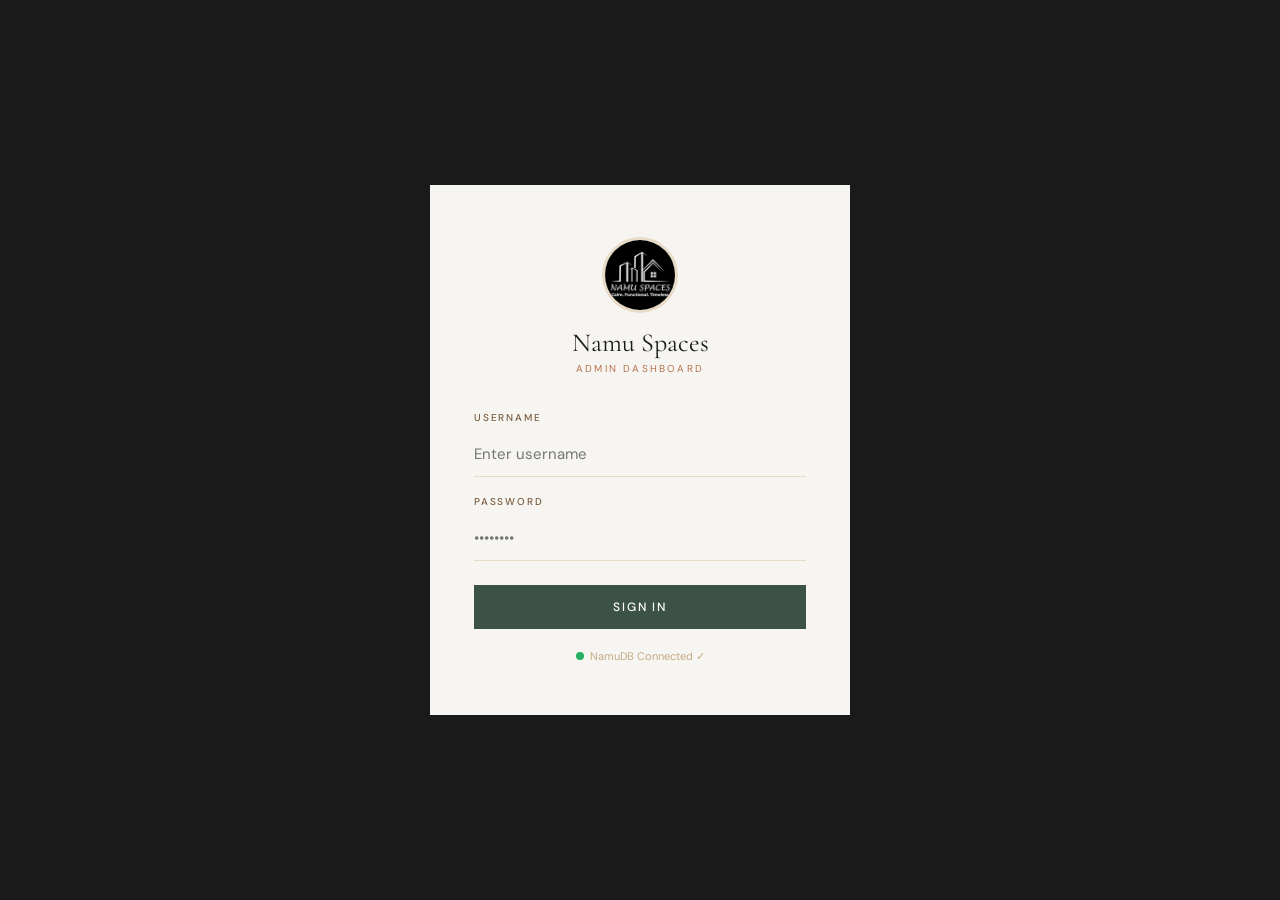
==== commit 450f3441: "Change body background color to #ddaf64" ====
--- a/admin/index.html
+++ b/admin/index.html
@@ -14,7 +14,7 @@
     }
     *,*::before,*::after{box-sizing:border-box;margin:0;padding:0}
     html{font-size:16px;-webkit-font-smoothing:antialiased}
-    body{font-family:'DM Sans',sans-serif;background:#F7F5F2;color:var(--charcoal)}
+    body{font-family:'DM Sans',sans-serif;background:#ddaf64;color:var(--charcoal)}
     h1,h2,h3,h4{font-family:'Cormorant Garamond',serif;font-weight:400}
     a{color:inherit;text-decoration:none} button{cursor:pointer;border:none;background:none;font-family:inherit} img{display:block;max-width:100%}
 
